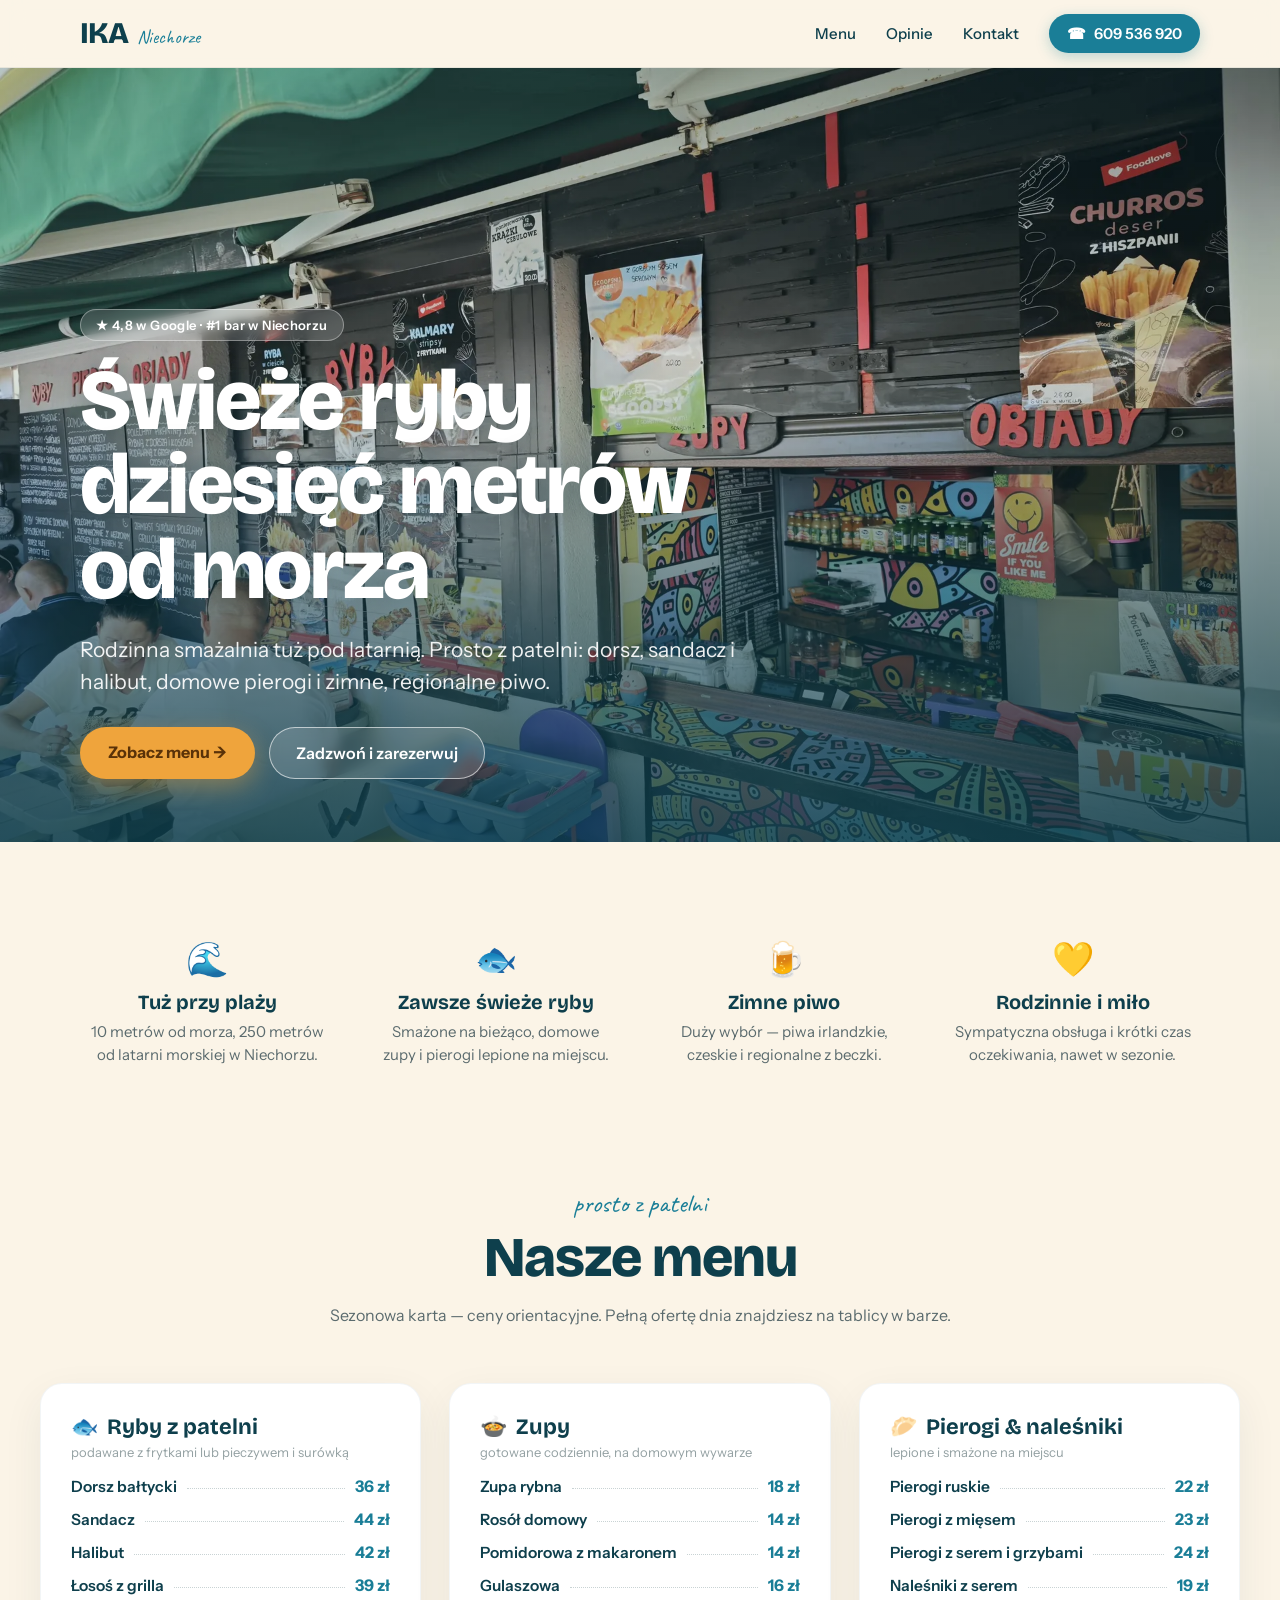
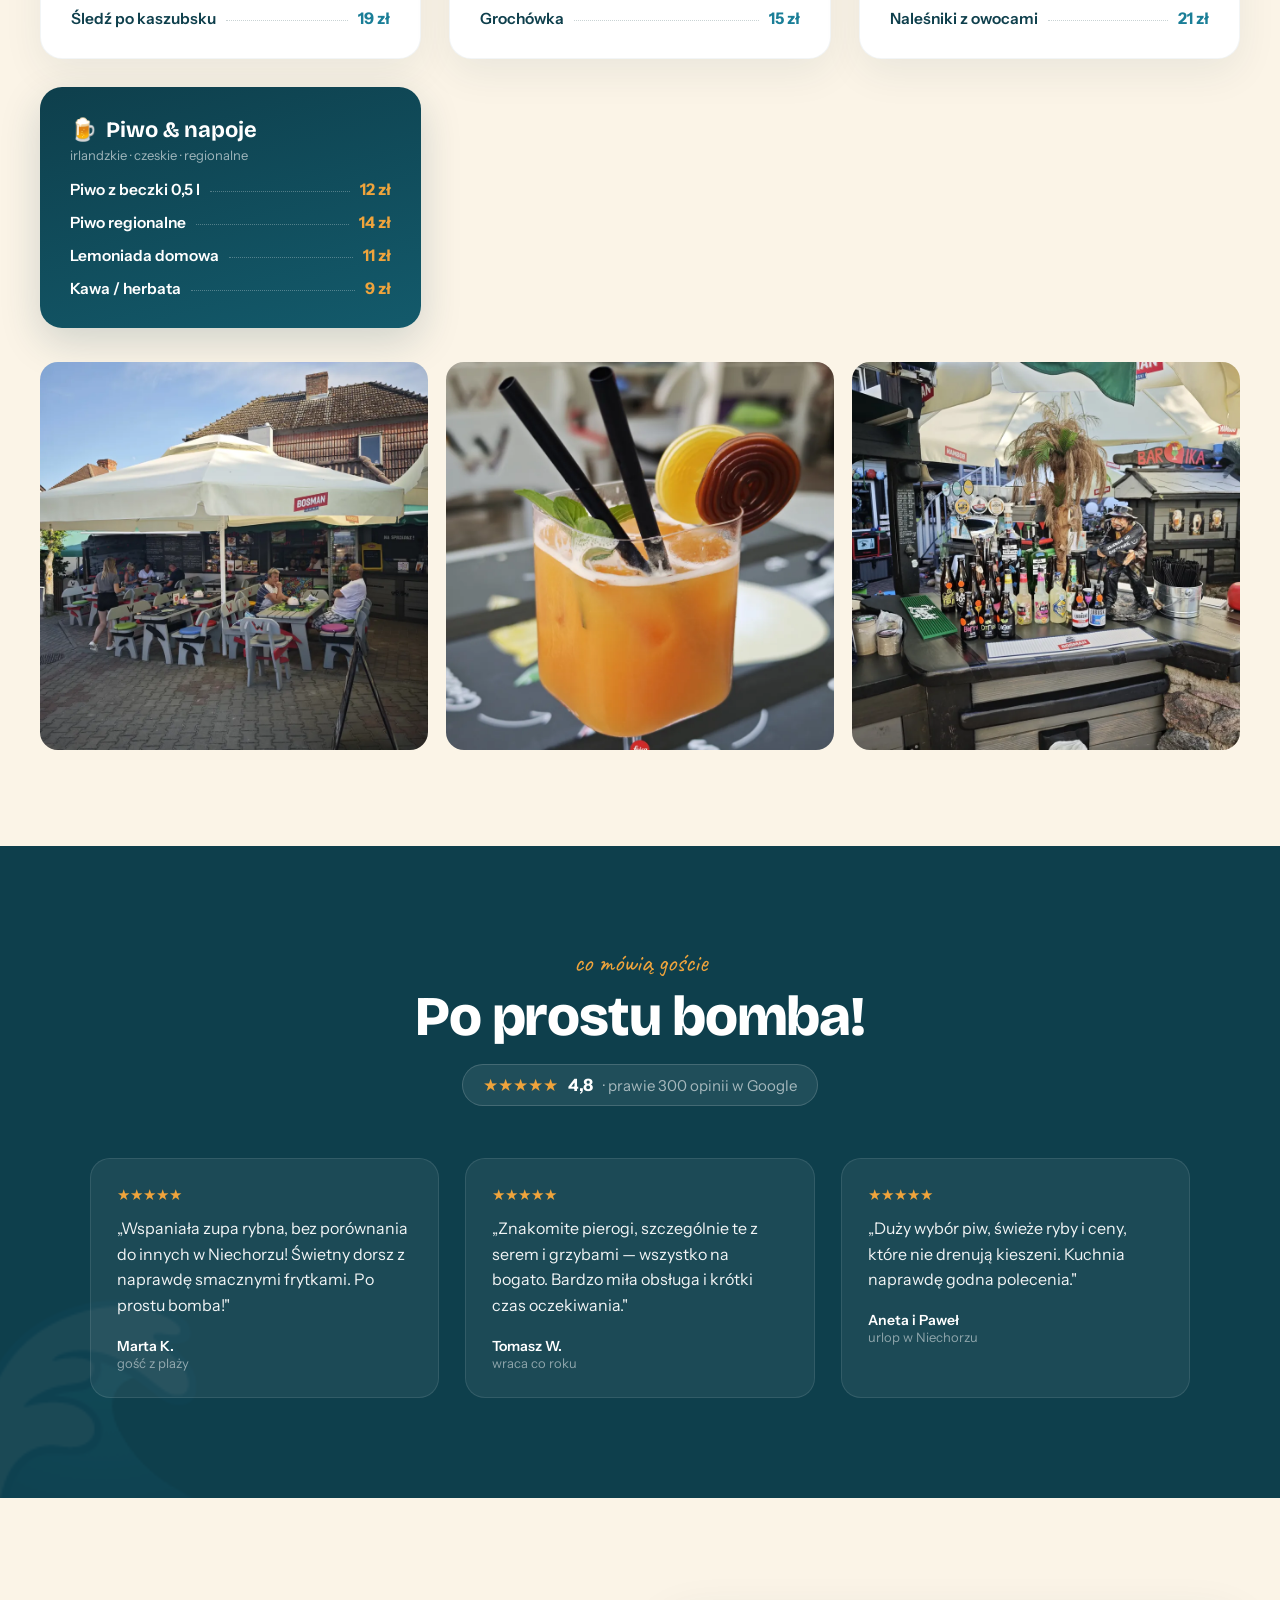
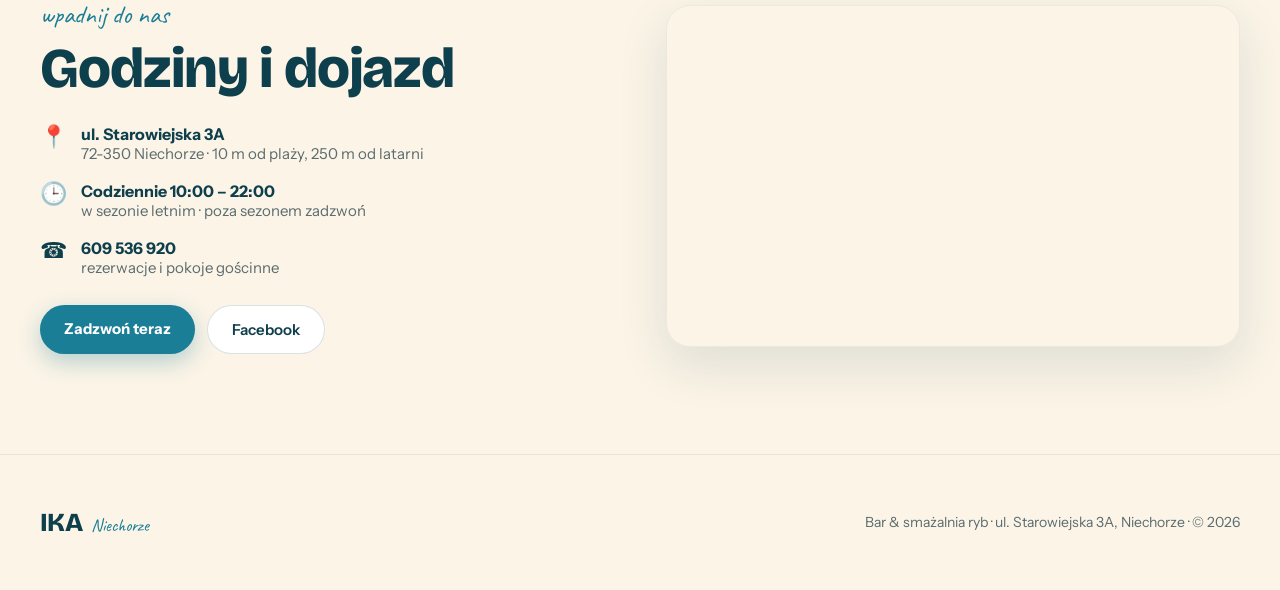
==== index.html @ aa20a1ea "Strona: pierwsza wersja (statyczny HTML + 4 zdjęcia), konwersja z eksportu Claude Design; aktualizac" ====
<!DOCTYPE html>
<html>
<head>
<meta charset="utf-8">
<meta name="viewport" content="width=device-width, initial-scale=1">
<link rel="preconnect" href="https://fonts.googleapis.com">
<link rel="preconnect" href="https://fonts.gstatic.com" crossorigin>
<link href="https://fonts.googleapis.com/css2?family=Bricolage+Grotesque:opsz,wght@12..96,500;12..96,600;12..96,700;12..96,800&family=Instrument+Sans:wght@400;500;600&family=Caveat:wght@600;700&display=swap" rel="stylesheet">
<style>
  * { box-sizing: border-box; }
  html { scroll-behavior: smooth; }
  body { margin: 0; }
  ::selection { background: #1A7E97; color: #fff; }
  @keyframes floatUp { from { opacity: 0; transform: translateY(18px); } to { opacity: 1; transform: translateY(0); } }
  @keyframes swayWave { 0%,100% { transform: translateX(0); } 50% { transform: translateX(-28px); } }
  image-slot { display: block; }
</style>
</head>
<body>

<div style="font-family: 'Instrument Sans', sans-serif; color: #0E3F4C; background: #FBF4E7; overflow-x: hidden; -webkit-font-smoothing: antialiased;">

  <!-- NAV -->
  <header style="position: sticky; top: 0; z-index: 50; background: rgba(251,244,231,0.82); backdrop-filter: blur(12px); border-bottom: 1px solid rgba(14,63,76,0.08);">
    <nav style="max-width: 1200px; margin: 0 auto; padding: 14px clamp(18px,4vw,40px); display: flex; align-items: center; gap: 18px; flex-wrap: wrap;">
      <a href="#top" style="display: flex; align-items: baseline; gap: 9px; text-decoration: none; color: #0E3F4C; margin-right: auto;">
        <span style="font-family: 'Bricolage Grotesque', sans-serif; font-weight: 800; font-size: 30px; letter-spacing: -0.02em; line-height: 1;">IKA</span>
        <span style="font-family: 'Caveat', cursive; font-size: 19px; color: #1A7E97;">Niechorze</span>
      </a>
      <div style="display: flex; align-items: center; gap: clamp(14px,2.4vw,30px); flex-wrap: wrap;">
        <a href="#menu" style="text-decoration: none; color: #0E3F4C; font-weight: 500; font-size: 15px;">Menu</a>
        <a href="#opinie" style="text-decoration: none; color: #0E3F4C; font-weight: 500; font-size: 15px;">Opinie</a>
        <a href="#kontakt" style="text-decoration: none; color: #0E3F4C; font-weight: 500; font-size: 15px;">Kontakt</a>
        <a href="tel:+48609536920" style="text-decoration: none; background: #1A7E97; color: #fff; font-weight: 600; font-size: 15px; padding: 10px 18px; border-radius: 999px; display: inline-flex; align-items: center; gap: 8px; box-shadow: 0 4px 14px rgba(26,126,151,0.28);">
          <span style="font-size: 15px;">☎</span> 609 536 920
        </a>
      </div>
    </nav>
  </header>

  <!-- HERO -->
  <section id="top" style="position: relative; min-height: clamp(560px, 86vh, 820px); display: flex; align-items: flex-end; overflow: hidden;">
    <img src="assets/img/hero.webp" alt="Bar IKA w Niechorzu — kontuar z menu rybnym i kolorowym muralem" style="position: absolute; inset: 0; width: 100%; height: 100%; object-fit: cover; z-index: 0;">
    <div style="position: absolute; inset: 0; z-index: 1; background: linear-gradient(180deg, rgba(12,60,74,0.30) 0%, rgba(12,60,74,0.12) 38%, rgba(12,60,74,0.62) 78%, rgba(12,60,74,0.85) 100%);"></div>
    <div style="position: relative; z-index: 2; max-width: 1200px; margin: 0 auto; width: 100%; padding: 0 clamp(18px,4vw,40px) clamp(40px,7vh,80px); color: #fff;">
      <div style="animation: floatUp 0.7s ease both;">
        <span style="display: inline-flex; align-items: center; gap: 8px; background: rgba(255,255,255,0.16); border: 1px solid rgba(255,255,255,0.35); backdrop-filter: blur(6px); padding: 7px 15px; border-radius: 999px; font-size: 13px; font-weight: 600; letter-spacing: 0.03em;">★ 4,8 w Google · #1 bar w Niechorzu</span>
      </div>
      <h1 style="font-family: 'Bricolage Grotesque', sans-serif; font-weight: 800; font-size: clamp(40px, 7vw, 86px); line-height: 0.98; letter-spacing: -0.025em; margin: 18px 0 0; max-width: 16ch; text-shadow: 0 2px 30px rgba(8,40,50,0.35); animation: floatUp 0.7s ease 0.08s both;">
        Świeże ryby<br>dziesięć metrów<br>od morza
      </h1>
      <p style="font-size: clamp(16px, 2vw, 21px); line-height: 1.5; max-width: 48ch; margin: 22px 0 0; color: rgba(255,255,255,0.92); animation: floatUp 0.7s ease 0.16s both;">
        Rodzinna smażalnia tuż pod latarnią. Prosto z patelni: dorsz, sandacz i halibut, domowe pierogi i zimne, regionalne piwo.
      </p>
      <div style="display: flex; gap: 14px; flex-wrap: wrap; margin-top: 30px; animation: floatUp 0.7s ease 0.24s both;">
        <a href="#menu" style="text-decoration: none; background: #EFA43C; color: #5A3208; font-weight: 700; font-size: 16px; padding: 15px 28px; border-radius: 999px; box-shadow: 0 8px 24px rgba(239,164,60,0.4);">Zobacz menu →</a>
        <a href="tel:+48609536920" style="text-decoration: none; background: rgba(255,255,255,0.14); border: 1.5px solid rgba(255,255,255,0.6); color: #fff; font-weight: 600; font-size: 16px; padding: 15px 26px; border-radius: 999px; backdrop-filter: blur(6px);">Zadzwoń i zarezerwuj</a>
      </div>
    </div>
  </section>

  <!-- INTRO / FEATURES -->
  <section style="max-width: 1200px; margin: 0 auto; padding: clamp(54px,8vw,92px) clamp(18px,4vw,40px) clamp(20px,4vw,40px);">
    <div style="display: grid; grid-template-columns: repeat(auto-fit, minmax(230px, 1fr)); gap: clamp(20px,3vw,34px);">
      <div style="text-align: center; padding: 8px;">
        <div style="font-size: 34px; line-height: 1;">🌊</div>
        <h3 style="font-family: 'Bricolage Grotesque', sans-serif; font-weight: 700; font-size: 20px; margin: 14px 0 6px;">Tuż przy plaży</h3>
        <p style="font-size: 15px; line-height: 1.55; color: #5B6B6E; margin: 0;">10 metrów od morza, 250 metrów od latarni morskiej w Niechorzu.</p>
      </div>
      <div style="text-align: center; padding: 8px;">
        <div style="font-size: 34px; line-height: 1;">🐟</div>
        <h3 style="font-family: 'Bricolage Grotesque', sans-serif; font-weight: 700; font-size: 20px; margin: 14px 0 6px;">Zawsze świeże ryby</h3>
        <p style="font-size: 15px; line-height: 1.55; color: #5B6B6E; margin: 0;">Smażone na bieżąco, domowe zupy i pierogi lepione na miejscu.</p>
      </div>
      <div style="text-align: center; padding: 8px;">
        <div style="font-size: 34px; line-height: 1;">🍺</div>
        <h3 style="font-family: 'Bricolage Grotesque', sans-serif; font-weight: 700; font-size: 20px; margin: 14px 0 6px;">Zimne piwo</h3>
        <p style="font-size: 15px; line-height: 1.55; color: #5B6B6E; margin: 0;">Duży wybór — piwa irlandzkie, czeskie i regionalne z beczki.</p>
      </div>
      <div style="text-align: center; padding: 8px;">
        <div style="font-size: 34px; line-height: 1;">💛</div>
        <h3 style="font-family: 'Bricolage Grotesque', sans-serif; font-weight: 700; font-size: 20px; margin: 14px 0 6px;">Rodzinnie i miło</h3>
        <p style="font-size: 15px; line-height: 1.55; color: #5B6B6E; margin: 0;">Sympatyczna obsługa i krótki czas oczekiwania, nawet w sezonie.</p>
      </div>
    </div>
  </section>

  <!-- MENU -->
  <section id="menu" style="position: relative; padding: clamp(40px,6vw,72px) clamp(18px,4vw,40px) clamp(54px,8vw,96px);">
    <div style="max-width: 1200px; margin: 0 auto;">
      <div style="text-align: center; max-width: 640px; margin: 0 auto clamp(34px,5vw,56px);">
        <span style="font-family: 'Caveat', cursive; font-size: 26px; color: #1A7E97;">prosto z patelni</span>
        <h2 style="font-family: 'Bricolage Grotesque', sans-serif; font-weight: 800; font-size: clamp(32px,5vw,56px); letter-spacing: -0.02em; margin: 4px 0 12px;">Nasze menu</h2>
        <p style="font-size: 16px; line-height: 1.55; color: #5B6B6E; margin: 0;">Sezonowa karta — ceny orientacyjne. Pełną ofertę dnia znajdziesz na tablicy w barze.</p>
      </div>

      <div style="display: grid; grid-template-columns: repeat(auto-fit, minmax(300px, 1fr)); gap: clamp(18px,2.6vw,28px); align-items: start;">

        <!-- Ryby -->
        <div style="background: #fff; border-radius: 22px; padding: clamp(22px,2.6vw,30px); box-shadow: 0 14px 40px rgba(14,63,76,0.07); border: 1px solid rgba(14,63,76,0.05);">
          <h3 style="font-family: 'Bricolage Grotesque', sans-serif; font-weight: 700; font-size: 22px; margin: 0 0 4px; display: flex; align-items: center; gap: 9px;"><span>🐟</span> Ryby z patelni</h3>
          <p style="font-size: 13px; color: #94A1A3; margin: 0 0 16px;">podawane z frytkami lub pieczywem i surówką</p>
          <div style="display: flex; flex-direction: column; gap: 13px;">
            <div style="display: flex; align-items: baseline; gap: 10px;"><span style="font-weight: 600; font-size: 15.5px;">Dorsz bałtycki</span><span style="flex: 1; border-bottom: 1px dotted #C9D3D4; transform: translateY(-3px);"></span><span style="font-weight: 700; color: #1A7E97; white-space: nowrap;">36 zł</span></div>
            <div style="display: flex; align-items: baseline; gap: 10px;"><span style="font-weight: 600; font-size: 15.5px;">Sandacz</span><span style="flex: 1; border-bottom: 1px dotted #C9D3D4; transform: translateY(-3px);"></span><span style="font-weight: 700; color: #1A7E97; white-space: nowrap;">44 zł</span></div>
            <div style="display: flex; align-items: baseline; gap: 10px;"><span style="font-weight: 600; font-size: 15.5px;">Halibut</span><span style="flex: 1; border-bottom: 1px dotted #C9D3D4; transform: translateY(-3px);"></span><span style="font-weight: 700; color: #1A7E97; white-space: nowrap;">42 zł</span></div>
            <div style="display: flex; align-items: baseline; gap: 10px;"><span style="font-weight: 600; font-size: 15.5px;">Łosoś z grilla</span><span style="flex: 1; border-bottom: 1px dotted #C9D3D4; transform: translateY(-3px);"></span><span style="font-weight: 700; color: #1A7E97; white-space: nowrap;">39 zł</span></div>
            <div style="display: flex; align-items: baseline; gap: 10px;"><span style="font-weight: 600; font-size: 15.5px;">Śledź po kaszubsku</span><span style="flex: 1; border-bottom: 1px dotted #C9D3D4; transform: translateY(-3px);"></span><span style="font-weight: 700; color: #1A7E97; white-space: nowrap;">19 zł</span></div>
          </div>
        </div>

        <!-- Zupy -->
        <div style="background: #fff; border-radius: 22px; padding: clamp(22px,2.6vw,30px); box-shadow: 0 14px 40px rgba(14,63,76,0.07); border: 1px solid rgba(14,63,76,0.05);">
          <h3 style="font-family: 'Bricolage Grotesque', sans-serif; font-weight: 700; font-size: 22px; margin: 0 0 4px; display: flex; align-items: center; gap: 9px;"><span>🍲</span> Zupy</h3>
          <p style="font-size: 13px; color: #94A1A3; margin: 0 0 16px;">gotowane codziennie, na domowym wywarze</p>
          <div style="display: flex; flex-direction: column; gap: 13px;">
            <div style="display: flex; align-items: baseline; gap: 10px;"><span style="font-weight: 600; font-size: 15.5px;">Zupa rybna</span><span style="flex: 1; border-bottom: 1px dotted #C9D3D4; transform: translateY(-3px);"></span><span style="font-weight: 700; color: #1A7E97; white-space: nowrap;">18 zł</span></div>
            <div style="display: flex; align-items: baseline; gap: 10px;"><span style="font-weight: 600; font-size: 15.5px;">Rosół domowy</span><span style="flex: 1; border-bottom: 1px dotted #C9D3D4; transform: translateY(-3px);"></span><span style="font-weight: 700; color: #1A7E97; white-space: nowrap;">14 zł</span></div>
            <div style="display: flex; align-items: baseline; gap: 10px;"><span style="font-weight: 600; font-size: 15.5px;">Pomidorowa z makaronem</span><span style="flex: 1; border-bottom: 1px dotted #C9D3D4; transform: translateY(-3px);"></span><span style="font-weight: 700; color: #1A7E97; white-space: nowrap;">14 zł</span></div>
            <div style="display: flex; align-items: baseline; gap: 10px;"><span style="font-weight: 600; font-size: 15.5px;">Gulaszowa</span><span style="flex: 1; border-bottom: 1px dotted #C9D3D4; transform: translateY(-3px);"></span><span style="font-weight: 700; color: #1A7E97; white-space: nowrap;">16 zł</span></div>
            <div style="display: flex; align-items: baseline; gap: 10px;"><span style="font-weight: 600; font-size: 15.5px;">Grochówka</span><span style="flex: 1; border-bottom: 1px dotted #C9D3D4; transform: translateY(-3px);"></span><span style="font-weight: 700; color: #1A7E97; white-space: nowrap;">15 zł</span></div>
          </div>
        </div>

        <!-- Pierogi i naleśniki -->
        <div style="background: #fff; border-radius: 22px; padding: clamp(22px,2.6vw,30px); box-shadow: 0 14px 40px rgba(14,63,76,0.07); border: 1px solid rgba(14,63,76,0.05);">
          <h3 style="font-family: 'Bricolage Grotesque', sans-serif; font-weight: 700; font-size: 22px; margin: 0 0 4px; display: flex; align-items: center; gap: 9px;"><span>🥟</span> Pierogi &amp; naleśniki</h3>
          <p style="font-size: 13px; color: #94A1A3; margin: 0 0 16px;">lepione i smażone na miejscu</p>
          <div style="display: flex; flex-direction: column; gap: 13px;">
            <div style="display: flex; align-items: baseline; gap: 10px;"><span style="font-weight: 600; font-size: 15.5px;">Pierogi ruskie</span><span style="flex: 1; border-bottom: 1px dotted #C9D3D4; transform: translateY(-3px);"></span><span style="font-weight: 700; color: #1A7E97; white-space: nowrap;">22 zł</span></div>
            <div style="display: flex; align-items: baseline; gap: 10px;"><span style="font-weight: 600; font-size: 15.5px;">Pierogi z mięsem</span><span style="flex: 1; border-bottom: 1px dotted #C9D3D4; transform: translateY(-3px);"></span><span style="font-weight: 700; color: #1A7E97; white-space: nowrap;">23 zł</span></div>
            <div style="display: flex; align-items: baseline; gap: 10px;"><span style="font-weight: 600; font-size: 15.5px;">Pierogi z serem i grzybami</span><span style="flex: 1; border-bottom: 1px dotted #C9D3D4; transform: translateY(-3px);"></span><span style="font-weight: 700; color: #1A7E97; white-space: nowrap;">24 zł</span></div>
            <div style="display: flex; align-items: baseline; gap: 10px;"><span style="font-weight: 600; font-size: 15.5px;">Naleśniki z serem</span><span style="flex: 1; border-bottom: 1px dotted #C9D3D4; transform: translateY(-3px);"></span><span style="font-weight: 700; color: #1A7E97; white-space: nowrap;">19 zł</span></div>
            <div style="display: flex; align-items: baseline; gap: 10px;"><span style="font-weight: 600; font-size: 15.5px;">Naleśniki z owocami</span><span style="flex: 1; border-bottom: 1px dotted #C9D3D4; transform: translateY(-3px);"></span><span style="font-weight: 700; color: #1A7E97; white-space: nowrap;">21 zł</span></div>
          </div>
        </div>

        <!-- Piwo i napoje -->
        <div style="background: linear-gradient(165deg, #0E3F4C 0%, #135A6B 100%); color: #fff; border-radius: 22px; padding: clamp(22px,2.6vw,30px); box-shadow: 0 14px 40px rgba(14,63,76,0.18);">
          <h3 style="font-family: 'Bricolage Grotesque', sans-serif; font-weight: 700; font-size: 22px; margin: 0 0 4px; display: flex; align-items: center; gap: 9px; color: #fff;"><span>🍺</span> Piwo &amp; napoje</h3>
          <p style="font-size: 13px; color: rgba(255,255,255,0.6); margin: 0 0 16px;">irlandzkie · czeskie · regionalne</p>
          <div style="display: flex; flex-direction: column; gap: 13px;">
            <div style="display: flex; align-items: baseline; gap: 10px;"><span style="font-weight: 600; font-size: 15.5px;">Piwo z beczki 0,5 l</span><span style="flex: 1; border-bottom: 1px dotted rgba(255,255,255,0.28); transform: translateY(-3px);"></span><span style="font-weight: 700; color: #EFA43C; white-space: nowrap;">12 zł</span></div>
            <div style="display: flex; align-items: baseline; gap: 10px;"><span style="font-weight: 600; font-size: 15.5px;">Piwo regionalne</span><span style="flex: 1; border-bottom: 1px dotted rgba(255,255,255,0.28); transform: translateY(-3px);"></span><span style="font-weight: 700; color: #EFA43C; white-space: nowrap;">14 zł</span></div>
            <div style="display: flex; align-items: baseline; gap: 10px;"><span style="font-weight: 600; font-size: 15.5px;">Lemoniada domowa</span><span style="flex: 1; border-bottom: 1px dotted rgba(255,255,255,0.28); transform: translateY(-3px);"></span><span style="font-weight: 700; color: #EFA43C; white-space: nowrap;">11 zł</span></div>
            <div style="display: flex; align-items: baseline; gap: 10px;"><span style="font-weight: 600; font-size: 15.5px;">Kawa / herbata</span><span style="flex: 1; border-bottom: 1px dotted rgba(255,255,255,0.28); transform: translateY(-3px);"></span><span style="font-weight: 700; color: #EFA43C; white-space: nowrap;">9 zł</span></div>
          </div>
        </div>

      </div>

      <!-- Gallery strip -->
      <div style="display: grid; grid-template-columns: repeat(auto-fit, minmax(180px, 1fr)); gap: clamp(12px,1.6vw,18px); margin-top: clamp(22px,3vw,34px);">
        <img src="assets/img/galeria-1.webp" alt="Taras Baru IKA z parasolami i miejscami na zewnątrz" loading="lazy" style="width: 100%; aspect-ratio: 1/1; object-fit: cover; border-radius: 18px; display: block;">
        <img src="assets/img/galeria-2.webp" alt="Mrożony drink owocowy podany w Barze IKA" loading="lazy" style="width: 100%; aspect-ratio: 1/1; object-fit: cover; border-radius: 18px; display: block;">
        <img src="assets/img/galeria-3.webp" alt="Bar z wyborem regionalnego i lanego piwa" loading="lazy" style="width: 100%; aspect-ratio: 1/1; object-fit: cover; border-radius: 18px; display: block;">
      </div>
    </div>
  </section>

  <!-- OPINIE -->
  <section id="opinie" style="background: #0E3F4C; color: #fff; padding: clamp(56px,8vw,100px) clamp(18px,4vw,40px); position: relative; overflow: hidden;">
    <div style="position: absolute; bottom: -40px; left: -40px; font-size: 240px; opacity: 0.05; line-height: 1; animation: swayWave 7s ease-in-out infinite;">🌊</div>
    <div style="max-width: 1100px; margin: 0 auto; position: relative; z-index: 1;">
      <div style="text-align: center; margin-bottom: clamp(34px,5vw,52px);">
        <span style="font-family: 'Caveat', cursive; font-size: 26px; color: #EFA43C;">co mówią goście</span>
        <h2 style="font-family: 'Bricolage Grotesque', sans-serif; font-weight: 800; font-size: clamp(32px,5vw,56px); letter-spacing: -0.02em; margin: 4px 0 14px;">Po prostu bomba!</h2>
        <div style="display: inline-flex; align-items: center; gap: 10px; background: rgba(255,255,255,0.08); border: 1px solid rgba(255,255,255,0.16); padding: 10px 20px; border-radius: 999px; font-size: 15px;">
          <span style="color: #EFA43C; font-size: 17px;">★★★★★</span>
          <strong style="font-size: 17px;">4,8</strong>
          <span style="color: rgba(255,255,255,0.6);">· prawie 300 opinii w Google</span>
        </div>
      </div>
      <div style="display: grid; grid-template-columns: repeat(auto-fit, minmax(280px, 1fr)); gap: clamp(16px,2.4vw,26px);">
        <div style="background: rgba(255,255,255,0.06); border: 1px solid rgba(255,255,255,0.1); border-radius: 20px; padding: 26px;">
          <div style="color: #EFA43C; font-size: 15px; margin-bottom: 12px;">★★★★★</div>
          <p style="font-size: 16px; line-height: 1.6; margin: 0 0 18px; color: rgba(255,255,255,0.94);">„Wspaniała zupa rybna, bez porównania do innych w Niechorzu! Świetny dorsz z naprawdę smacznymi frytkami. Po prostu bomba!"</p>
          <div style="font-weight: 600; font-size: 14px;">Marta K.</div>
          <div style="font-size: 13px; color: rgba(255,255,255,0.5);">gość z plaży</div>
        </div>
        <div style="background: rgba(255,255,255,0.06); border: 1px solid rgba(255,255,255,0.1); border-radius: 20px; padding: 26px;">
          <div style="color: #EFA43C; font-size: 15px; margin-bottom: 12px;">★★★★★</div>
          <p style="font-size: 16px; line-height: 1.6; margin: 0 0 18px; color: rgba(255,255,255,0.94);">„Znakomite pierogi, szczególnie te z serem i grzybami — wszystko na bogato. Bardzo miła obsługa i krótki czas oczekiwania."</p>
          <div style="font-weight: 600; font-size: 14px;">Tomasz W.</div>
          <div style="font-size: 13px; color: rgba(255,255,255,0.5);">wraca co roku</div>
        </div>
        <div style="background: rgba(255,255,255,0.06); border: 1px solid rgba(255,255,255,0.1); border-radius: 20px; padding: 26px;">
          <div style="color: #EFA43C; font-size: 15px; margin-bottom: 12px;">★★★★★</div>
          <p style="font-size: 16px; line-height: 1.6; margin: 0 0 18px; color: rgba(255,255,255,0.94);">„Duży wybór piw, świeże ryby i ceny, które nie drenują kieszeni. Kuchnia naprawdę godna polecenia."</p>
          <div style="font-weight: 600; font-size: 14px;">Aneta i Paweł</div>
          <div style="font-size: 13px; color: rgba(255,255,255,0.5);">urlop w Niechorzu</div>
        </div>
      </div>
    </div>
  </section>

  <!-- KONTAKT -->
  <section id="kontakt" style="padding: clamp(56px,8vw,100px) clamp(18px,4vw,40px);">
    <div style="max-width: 1200px; margin: 0 auto; display: grid; grid-template-columns: repeat(auto-fit, minmax(300px, 1fr)); gap: clamp(24px,4vw,52px); align-items: center;">
      <div>
        <span style="font-family: 'Caveat', cursive; font-size: 26px; color: #1A7E97;">wpadnij do nas</span>
        <h2 style="font-family: 'Bricolage Grotesque', sans-serif; font-weight: 800; font-size: clamp(32px,5vw,56px); letter-spacing: -0.02em; margin: 4px 0 22px;">Godziny i dojazd</h2>
        <div style="display: flex; flex-direction: column; gap: 18px;">
          <div style="display: flex; gap: 14px; align-items: flex-start;">
            <span style="font-size: 22px; line-height: 1.2;">📍</span>
            <div><div style="font-weight: 700; font-size: 16px;">ul. Starowiejska 3A</div><div style="font-size: 15px; color: #5B6B6E;">72-350 Niechorze · 10 m od plaży, 250 m od latarni</div></div>
          </div>
          <div style="display: flex; gap: 14px; align-items: flex-start;">
            <span style="font-size: 22px; line-height: 1.2;">🕒</span>
            <div><div style="font-weight: 700; font-size: 16px;">Codziennie 10:00 – 22:00</div><div style="font-size: 15px; color: #5B6B6E;">w sezonie letnim · poza sezonem zadzwoń</div></div>
          </div>
          <div style="display: flex; gap: 14px; align-items: flex-start;">
            <span style="font-size: 22px; line-height: 1.2;">☎</span>
            <div><div style="font-weight: 700; font-size: 16px;"><a href="tel:+48609536920" style="color: #0E3F4C; text-decoration: none;">609 536 920</a></div><div style="font-size: 15px; color: #5B6B6E;">rezerwacje i pokoje gościnne</div></div>
          </div>
        </div>
        <div style="display: flex; gap: 12px; flex-wrap: wrap; margin-top: 28px;">
          <a href="tel:+48609536920" style="text-decoration: none; background: #1A7E97; color: #fff; font-weight: 700; font-size: 15px; padding: 14px 24px; border-radius: 999px; box-shadow: 0 8px 22px rgba(26,126,151,0.3);">Zadzwoń teraz</a>
          <a href="https://www.facebook.com/ikaniechorze" target="_blank" rel="noopener" style="text-decoration: none; background: #fff; border: 1.5px solid rgba(14,63,76,0.15); color: #0E3F4C; font-weight: 600; font-size: 15px; padding: 14px 24px; border-radius: 999px;">Facebook</a>
        </div>
      </div>
      <div style="border-radius: 24px; overflow: hidden; box-shadow: 0 18px 50px rgba(14,63,76,0.12); border: 1px solid rgba(14,63,76,0.06); min-height: 340px;">
        <iframe title="Mapa — Bar IKA Niechorze" src="https://www.google.com/maps?q=Bar%20Ika%20Starowiejska%203A%20Niechorze&output=embed" style="width: 100%; height: 100%; min-height: 340px; border: 0; display: block;" loading="lazy"></iframe>
      </div>
    </div>
  </section>

  <!-- FOOTER -->
  <footer style="background: #FBF4E7; border-top: 1px solid rgba(14,63,76,0.08); padding: clamp(34px,5vw,52px) clamp(18px,4vw,40px);">
    <div style="max-width: 1200px; margin: 0 auto; display: flex; flex-wrap: wrap; gap: 20px; align-items: center; justify-content: space-between;">
      <div style="display: flex; align-items: baseline; gap: 9px;">
        <span style="font-family: 'Bricolage Grotesque', sans-serif; font-weight: 800; font-size: 26px; letter-spacing: -0.02em;">IKA</span>
        <span style="font-family: 'Caveat', cursive; font-size: 18px; color: #1A7E97;">Niechorze</span>
      </div>
      <p style="font-size: 14px; color: #5B6B6E; margin: 0;">Bar &amp; smażalnia ryb · ul. Starowiejska 3A, Niechorze · © 2026</p>
    </div>
  </footer>

</div>

</body>
</html>
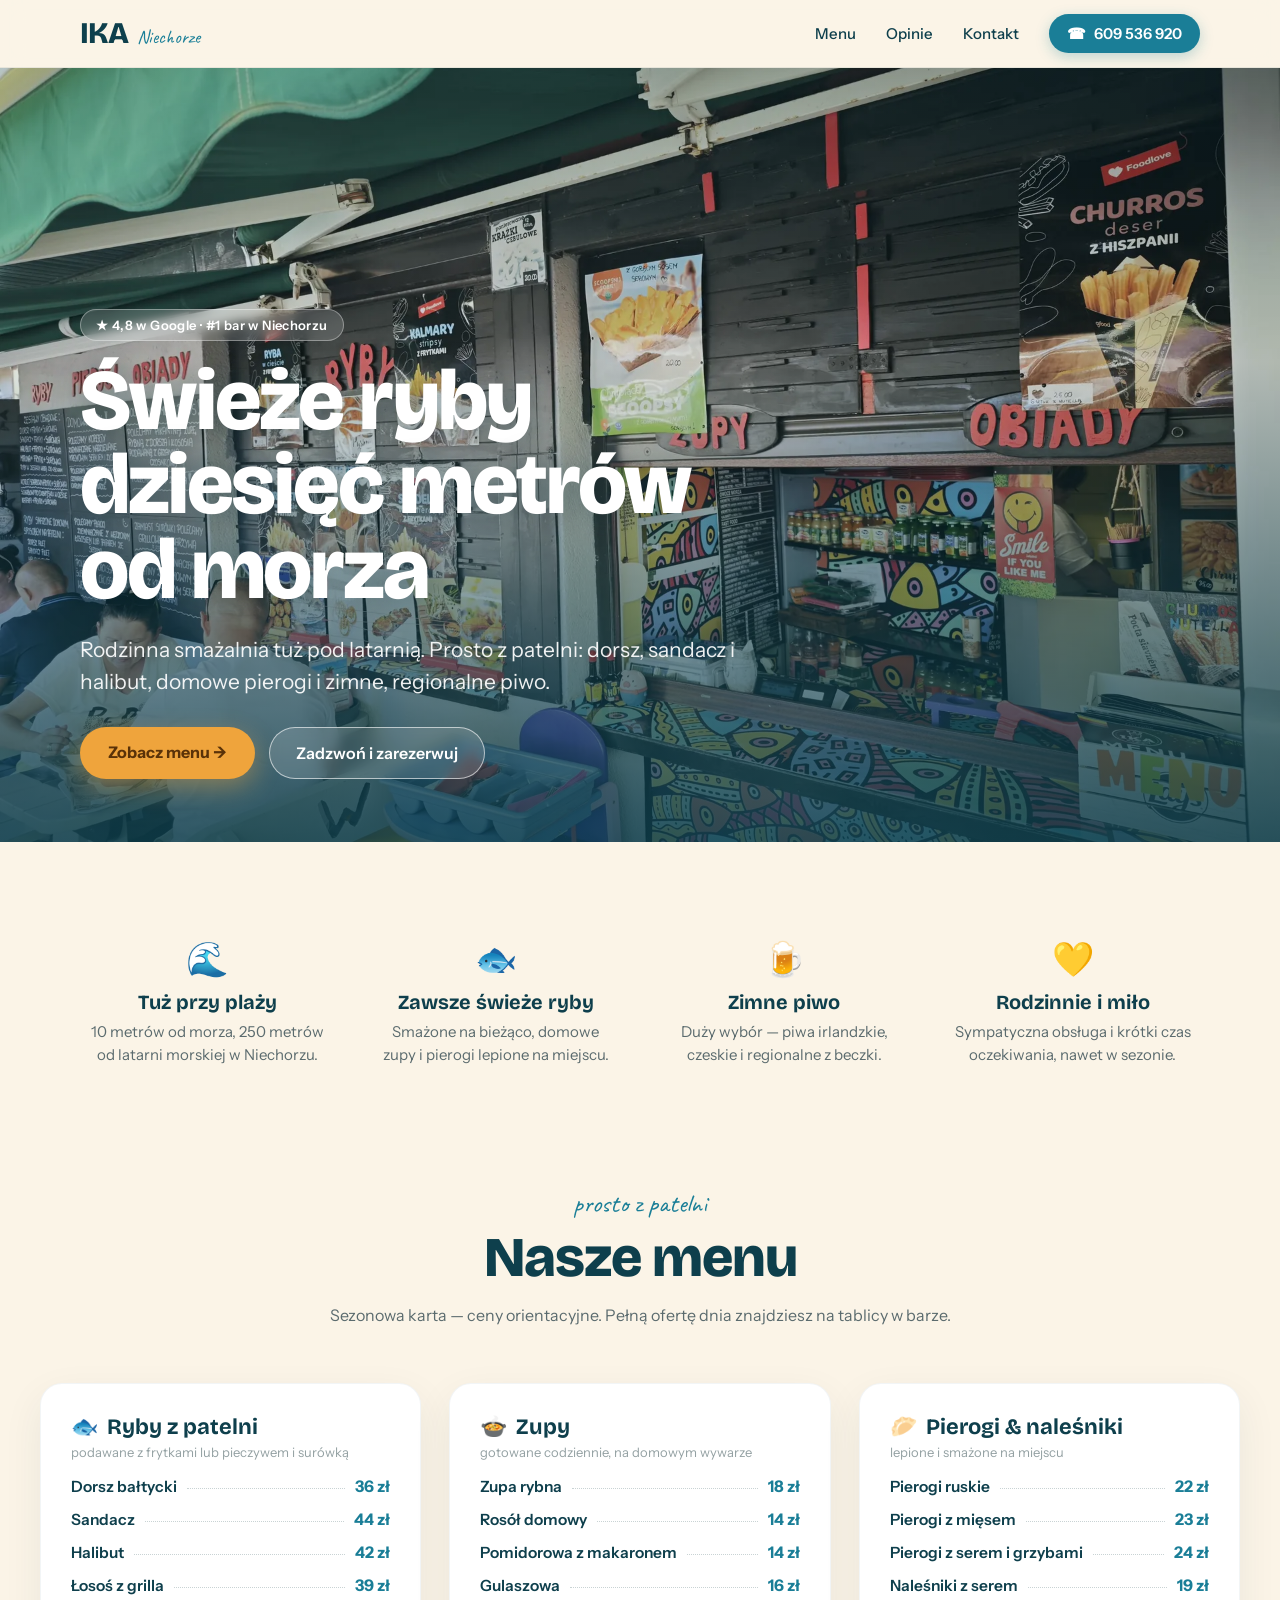
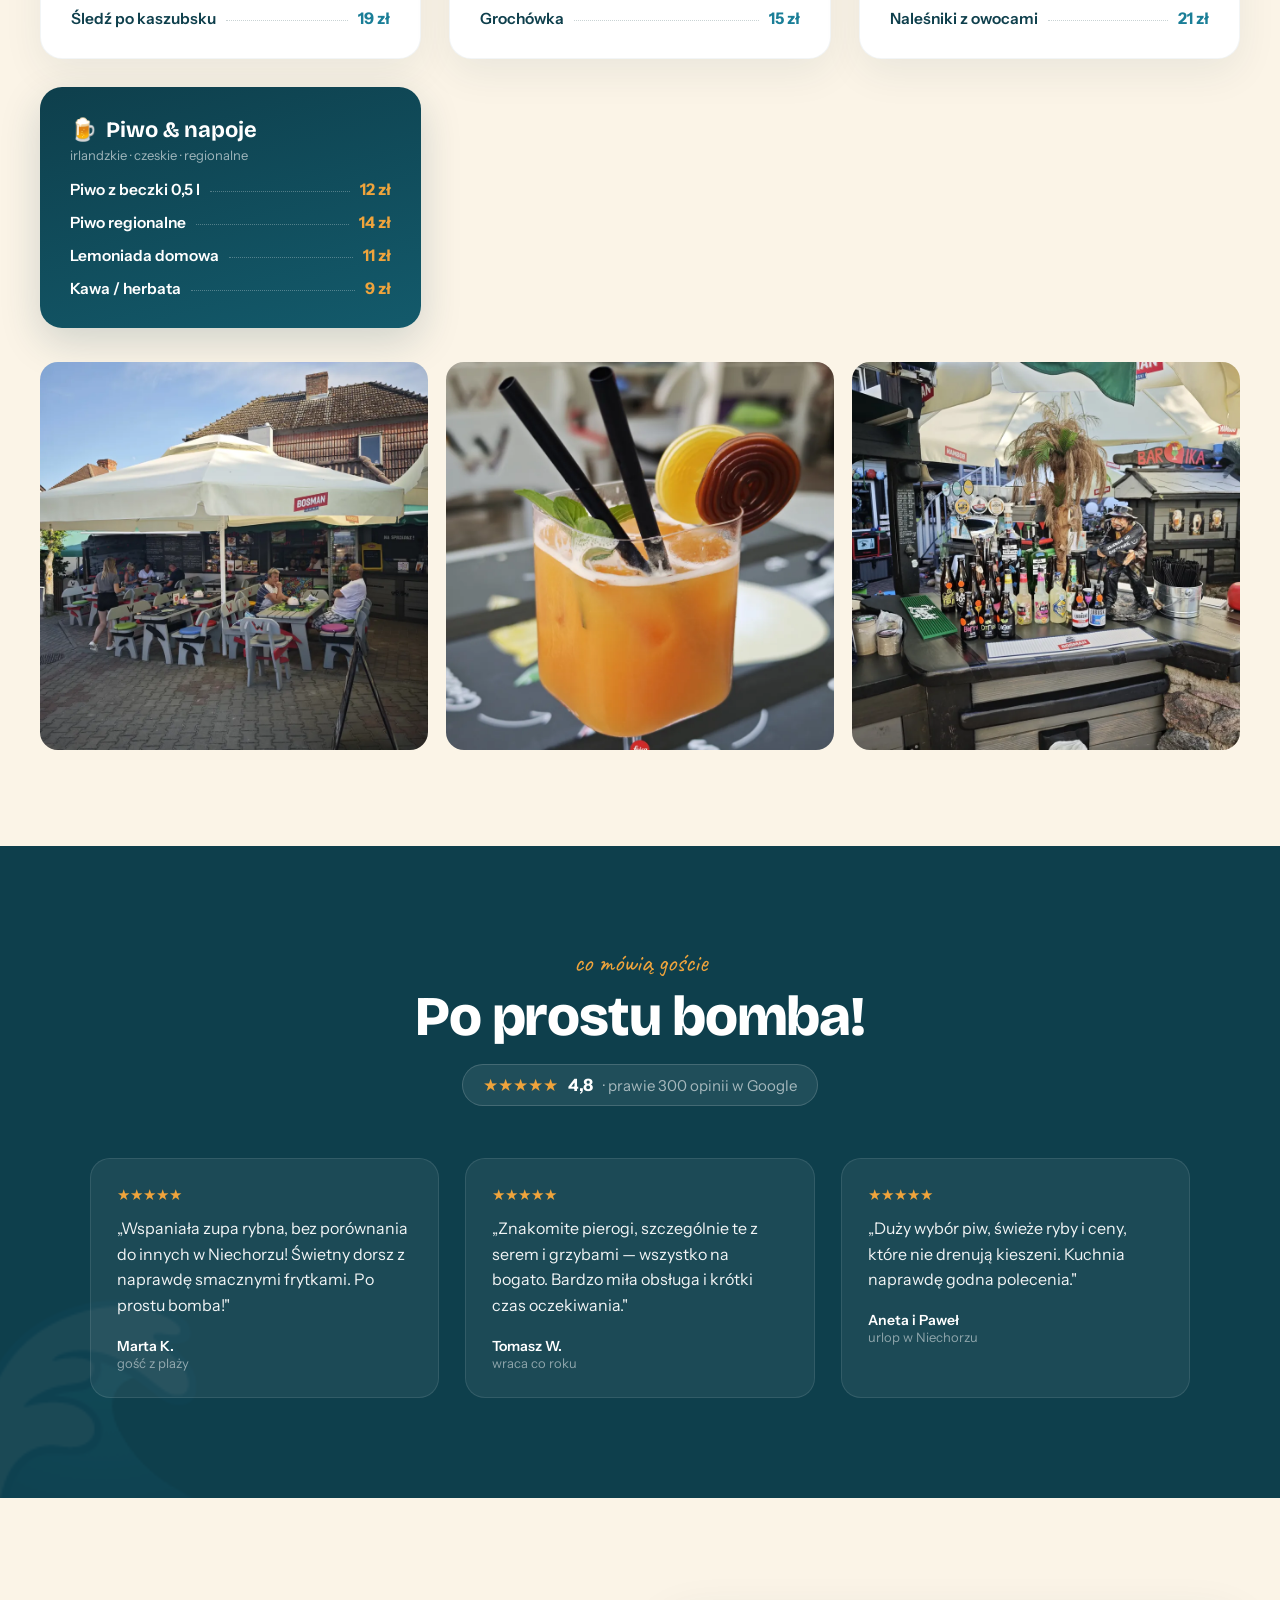
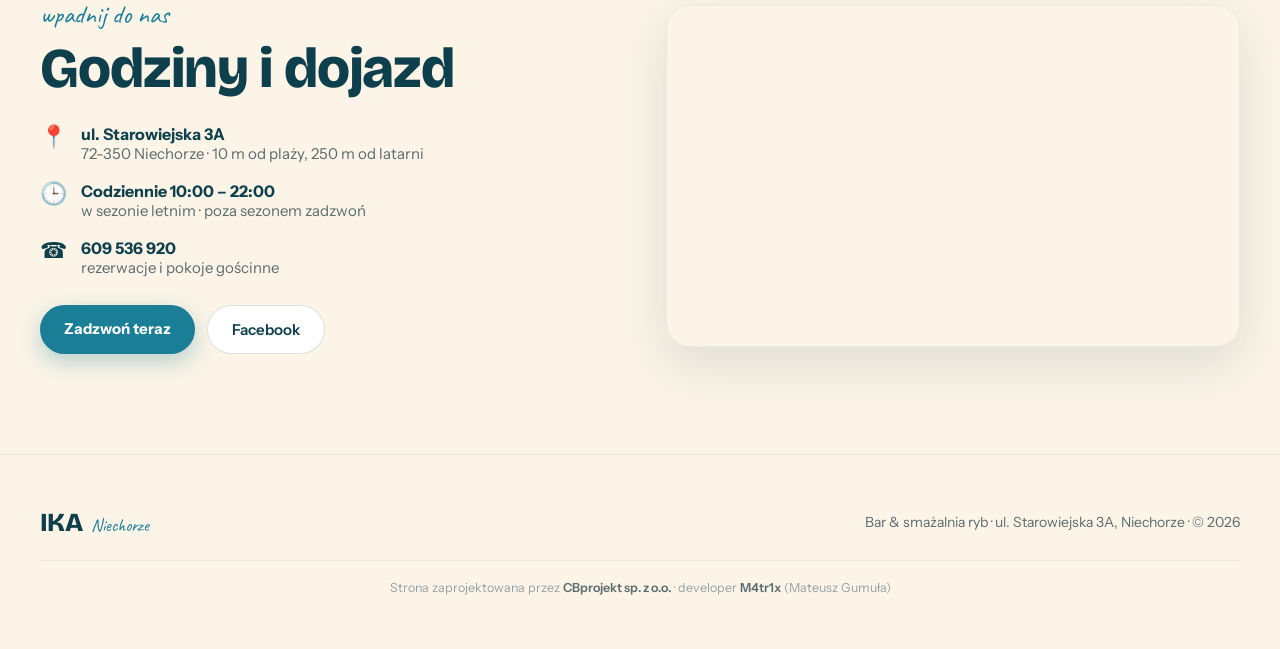
==== commit dd843d00: "Dodanie atrybucji: strona zaprojektowana przez CBprojekt sp. z o.o. (dev M4tr1x / Mateusz Gumuła)" ====
--- a/index.html
+++ b/index.html
@@ -234,6 +234,9 @@
       </div>
       <p style="font-size: 14px; color: #5B6B6E; margin: 0;">Bar &amp; smażalnia ryb · ul. Starowiejska 3A, Niechorze · © 2026</p>
     </div>
+    <div style="max-width: 1200px; margin: 22px auto 0; padding-top: 18px; border-top: 1px solid rgba(14,63,76,0.07); text-align: center;">
+      <p style="font-size: 12.5px; color: #94A1A3; margin: 0; line-height: 1.5;">Strona zaprojektowana przez <strong style="color: #5B6B6E; font-weight: 600;">CBprojekt sp. z o.o.</strong> · developer <strong style="color: #5B6B6E; font-weight: 600;">M4tr1x</strong> (Mateusz Gumuła)</p>
+    </div>
   </footer>
 
 </div>
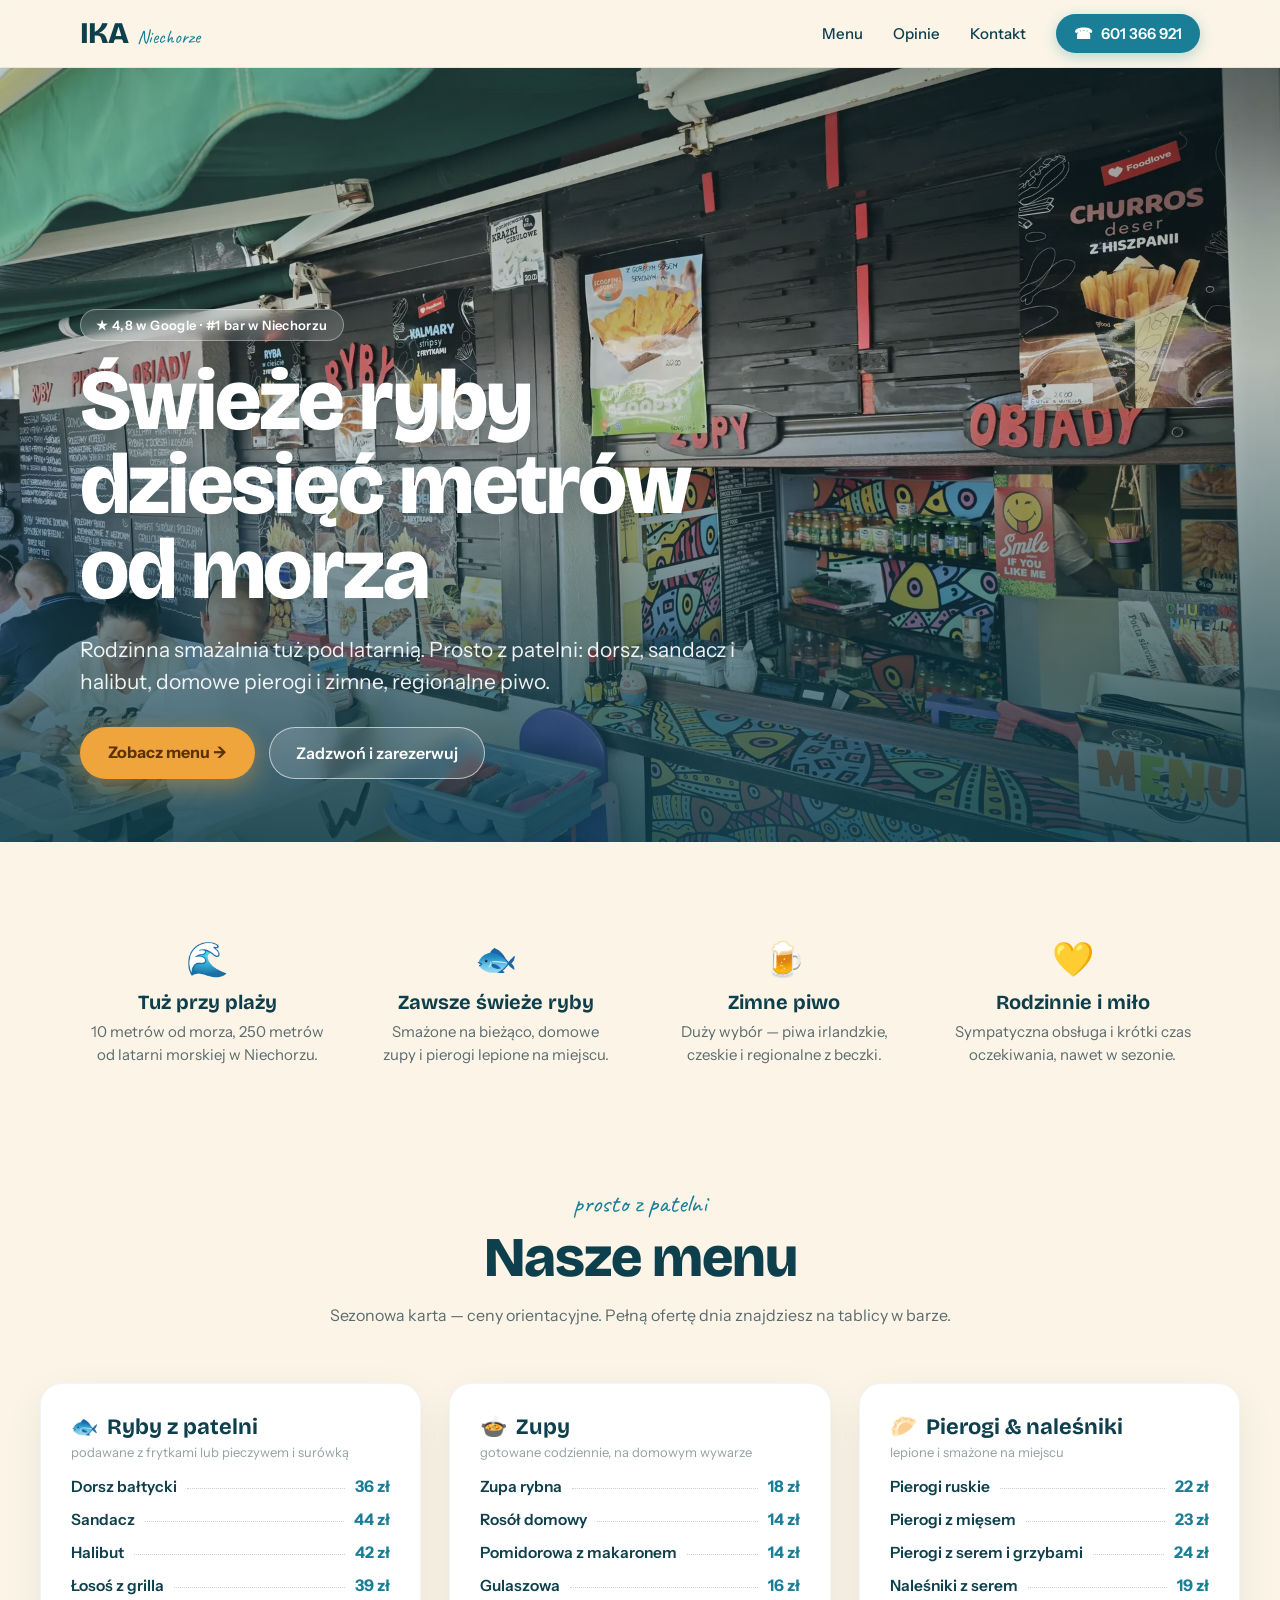
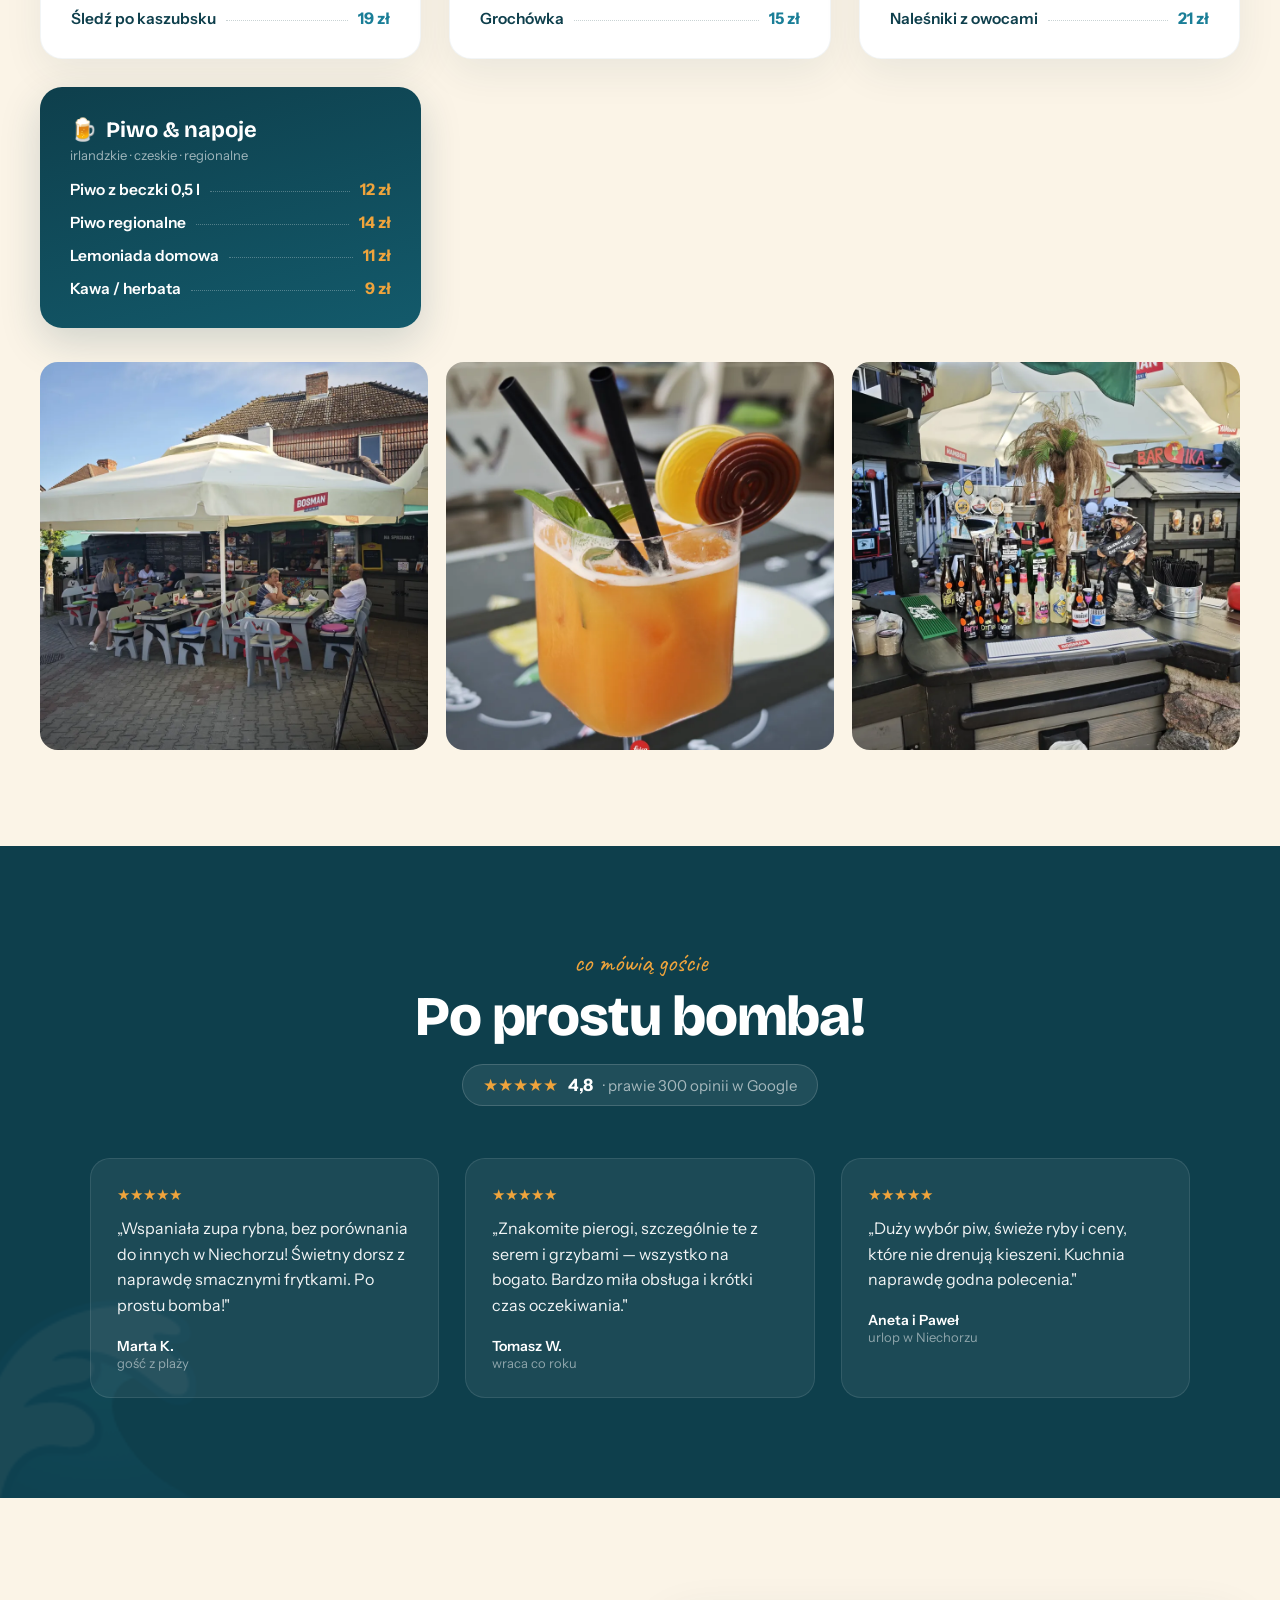
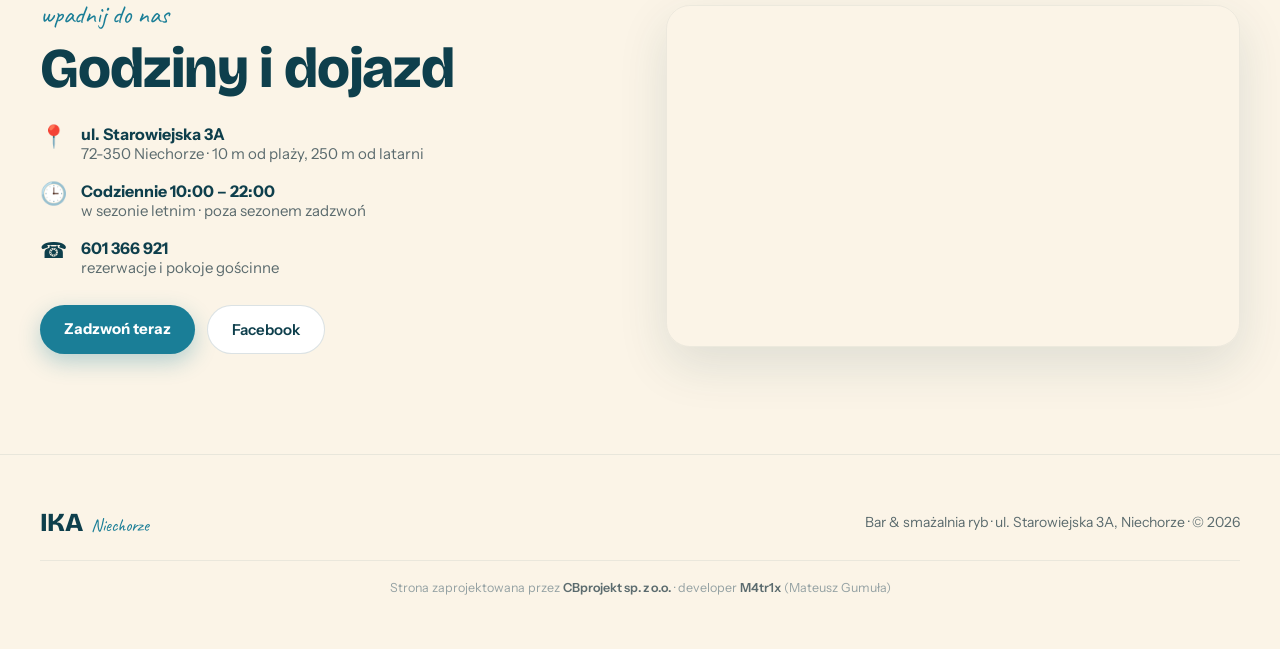
==== commit b461c46b: "Aktualizacja numeru telefonu na 601 366 921 (strona + README)" ====
--- a/index.html
+++ b/index.html
@@ -31,8 +31,8 @@
         <a href="#menu" style="text-decoration: none; color: #0E3F4C; font-weight: 500; font-size: 15px;">Menu</a>
         <a href="#opinie" style="text-decoration: none; color: #0E3F4C; font-weight: 500; font-size: 15px;">Opinie</a>
         <a href="#kontakt" style="text-decoration: none; color: #0E3F4C; font-weight: 500; font-size: 15px;">Kontakt</a>
-        <a href="tel:+48609536920" style="text-decoration: none; background: #1A7E97; color: #fff; font-weight: 600; font-size: 15px; padding: 10px 18px; border-radius: 999px; display: inline-flex; align-items: center; gap: 8px; box-shadow: 0 4px 14px rgba(26,126,151,0.28);">
-          <span style="font-size: 15px;">☎</span> 609 536 920
+        <a href="tel:+48601366921" style="text-decoration: none; background: #1A7E97; color: #fff; font-weight: 600; font-size: 15px; padding: 10px 18px; border-radius: 999px; display: inline-flex; align-items: center; gap: 8px; box-shadow: 0 4px 14px rgba(26,126,151,0.28);">
+          <span style="font-size: 15px;">☎</span> 601 366 921
         </a>
       </div>
     </nav>
@@ -54,7 +54,7 @@
       </p>
       <div style="display: flex; gap: 14px; flex-wrap: wrap; margin-top: 30px; animation: floatUp 0.7s ease 0.24s both;">
         <a href="#menu" style="text-decoration: none; background: #EFA43C; color: #5A3208; font-weight: 700; font-size: 16px; padding: 15px 28px; border-radius: 999px; box-shadow: 0 8px 24px rgba(239,164,60,0.4);">Zobacz menu →</a>
-        <a href="tel:+48609536920" style="text-decoration: none; background: rgba(255,255,255,0.14); border: 1.5px solid rgba(255,255,255,0.6); color: #fff; font-weight: 600; font-size: 16px; padding: 15px 26px; border-radius: 999px; backdrop-filter: blur(6px);">Zadzwoń i zarezerwuj</a>
+        <a href="tel:+48601366921" style="text-decoration: none; background: rgba(255,255,255,0.14); border: 1.5px solid rgba(255,255,255,0.6); color: #fff; font-weight: 600; font-size: 16px; padding: 15px 26px; border-radius: 999px; backdrop-filter: blur(6px);">Zadzwoń i zarezerwuj</a>
       </div>
     </div>
   </section>
@@ -211,11 +211,11 @@
           </div>
           <div style="display: flex; gap: 14px; align-items: flex-start;">
             <span style="font-size: 22px; line-height: 1.2;">☎</span>
-            <div><div style="font-weight: 700; font-size: 16px;"><a href="tel:+48609536920" style="color: #0E3F4C; text-decoration: none;">609 536 920</a></div><div style="font-size: 15px; color: #5B6B6E;">rezerwacje i pokoje gościnne</div></div>
+            <div><div style="font-weight: 700; font-size: 16px;"><a href="tel:+48601366921" style="color: #0E3F4C; text-decoration: none;">601 366 921</a></div><div style="font-size: 15px; color: #5B6B6E;">rezerwacje i pokoje gościnne</div></div>
           </div>
         </div>
         <div style="display: flex; gap: 12px; flex-wrap: wrap; margin-top: 28px;">
-          <a href="tel:+48609536920" style="text-decoration: none; background: #1A7E97; color: #fff; font-weight: 700; font-size: 15px; padding: 14px 24px; border-radius: 999px; box-shadow: 0 8px 22px rgba(26,126,151,0.3);">Zadzwoń teraz</a>
+          <a href="tel:+48601366921" style="text-decoration: none; background: #1A7E97; color: #fff; font-weight: 700; font-size: 15px; padding: 14px 24px; border-radius: 999px; box-shadow: 0 8px 22px rgba(26,126,151,0.3);">Zadzwoń teraz</a>
           <a href="https://www.facebook.com/ikaniechorze" target="_blank" rel="noopener" style="text-decoration: none; background: #fff; border: 1.5px solid rgba(14,63,76,0.15); color: #0E3F4C; font-weight: 600; font-size: 15px; padding: 14px 24px; border-radius: 999px;">Facebook</a>
         </div>
       </div>
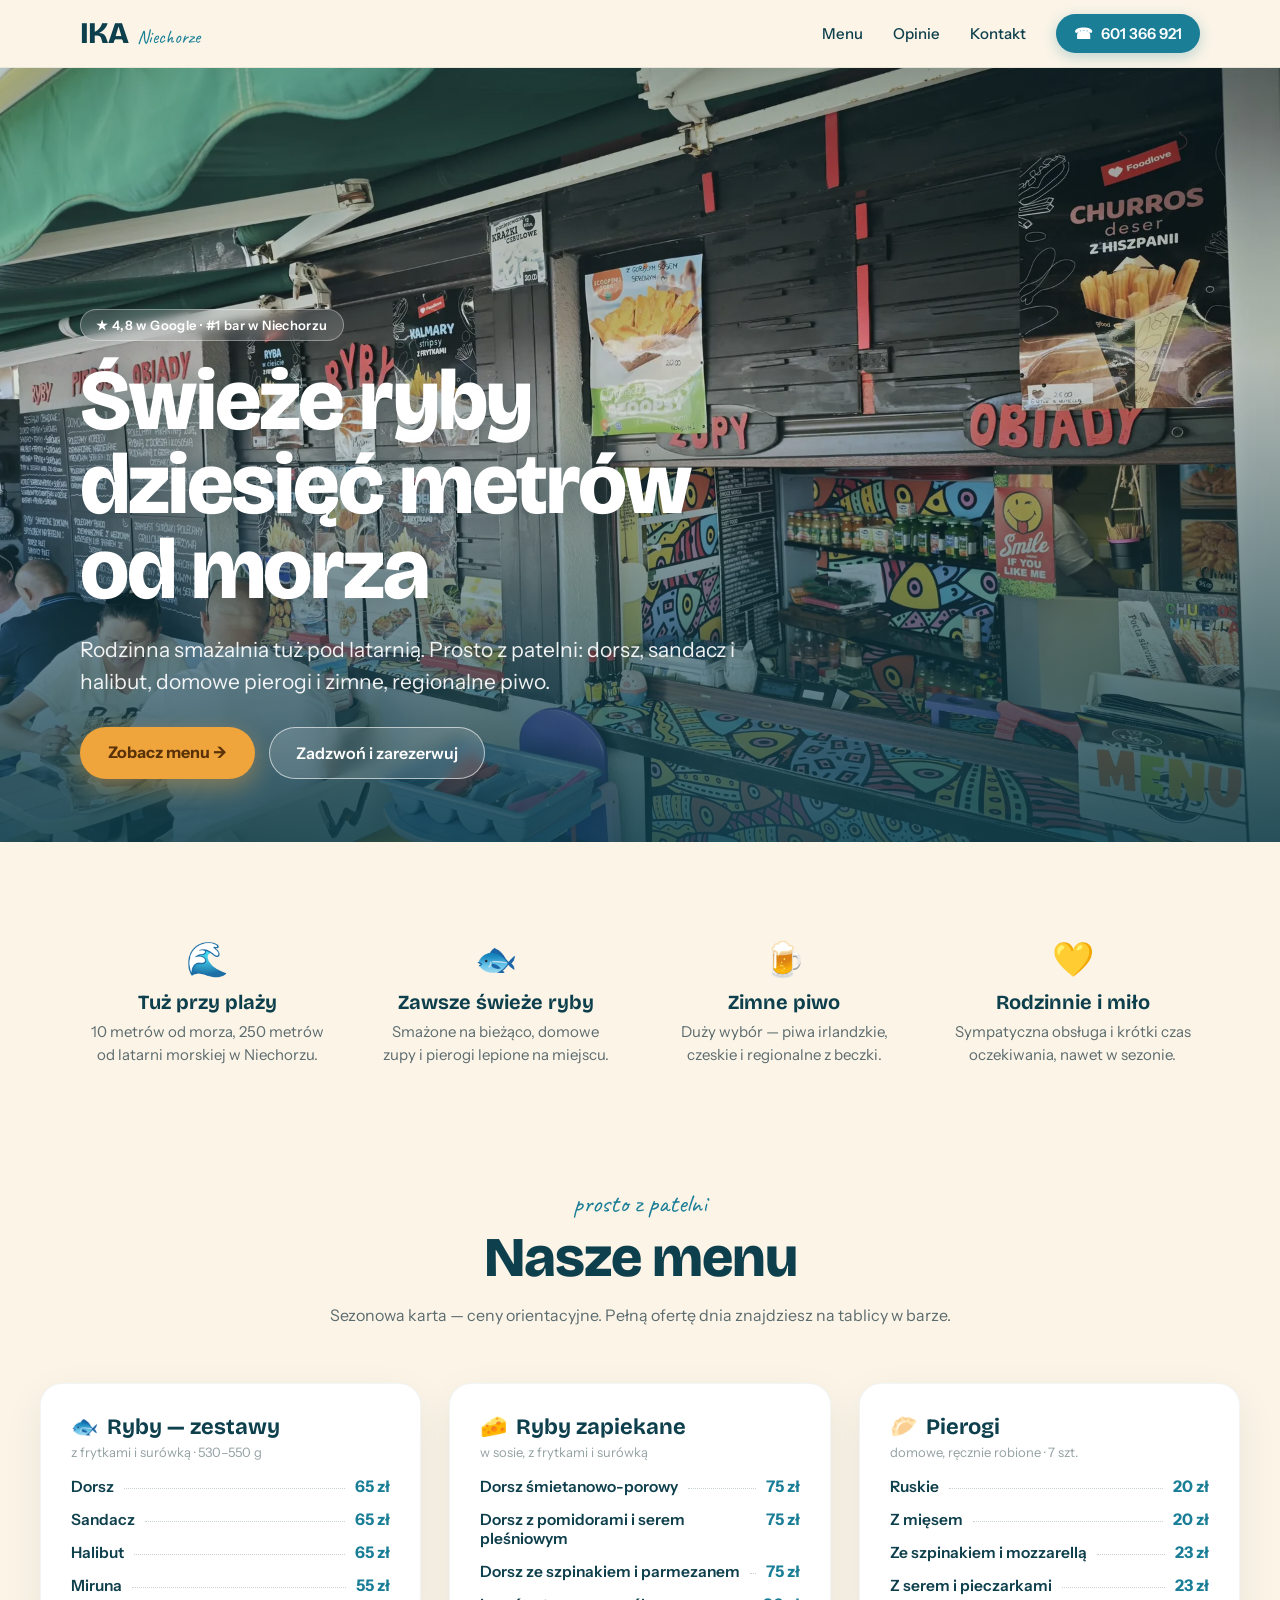
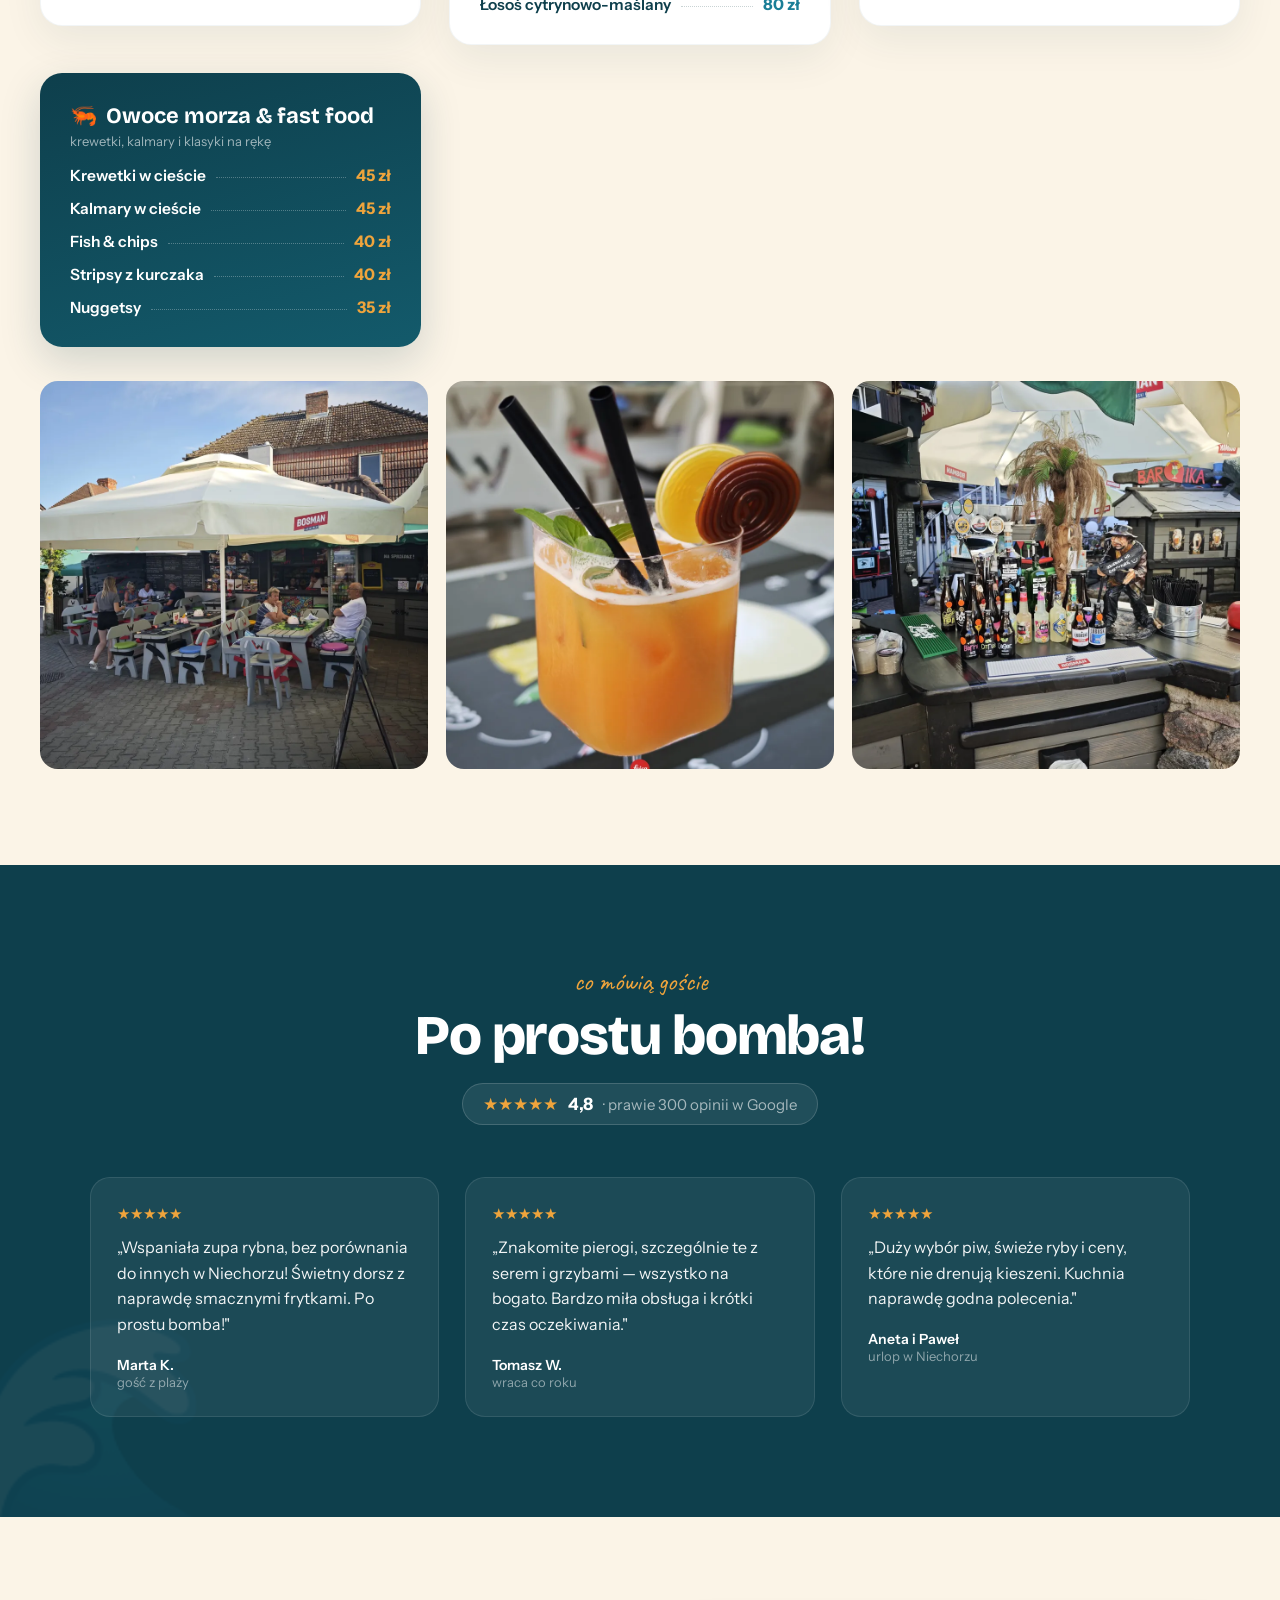
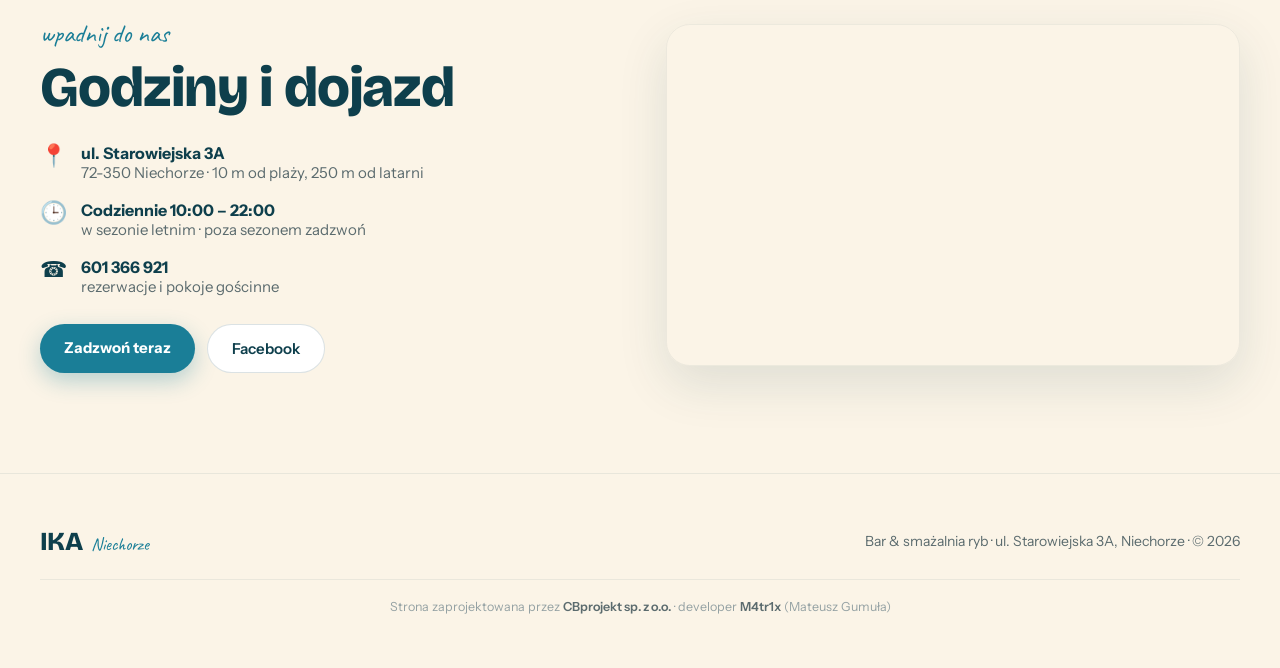
==== commit fb15896d: "Menu: aktualizacja kart i cen wg tablicy (zestawy, zapiekane, pierogi, owoce morza & fast food; usun" ====
--- a/index.html
+++ b/index.html
@@ -96,54 +96,52 @@
 
       <div style="display: grid; grid-template-columns: repeat(auto-fit, minmax(300px, 1fr)); gap: clamp(18px,2.6vw,28px); align-items: start;">
 
-        <!-- Ryby -->
+        <!-- Ryby - zestawy -->
         <div style="background: #fff; border-radius: 22px; padding: clamp(22px,2.6vw,30px); box-shadow: 0 14px 40px rgba(14,63,76,0.07); border: 1px solid rgba(14,63,76,0.05);">
-          <h3 style="font-family: 'Bricolage Grotesque', sans-serif; font-weight: 700; font-size: 22px; margin: 0 0 4px; display: flex; align-items: center; gap: 9px;"><span>🐟</span> Ryby z patelni</h3>
-          <p style="font-size: 13px; color: #94A1A3; margin: 0 0 16px;">podawane z frytkami lub pieczywem i surówką</p>
-          <div style="display: flex; flex-direction: column; gap: 13px;">
-            <div style="display: flex; align-items: baseline; gap: 10px;"><span style="font-weight: 600; font-size: 15.5px;">Dorsz bałtycki</span><span style="flex: 1; border-bottom: 1px dotted #C9D3D4; transform: translateY(-3px);"></span><span style="font-weight: 700; color: #1A7E97; white-space: nowrap;">36 zł</span></div>
-            <div style="display: flex; align-items: baseline; gap: 10px;"><span style="font-weight: 600; font-size: 15.5px;">Sandacz</span><span style="flex: 1; border-bottom: 1px dotted #C9D3D4; transform: translateY(-3px);"></span><span style="font-weight: 700; color: #1A7E97; white-space: nowrap;">44 zł</span></div>
-            <div style="display: flex; align-items: baseline; gap: 10px;"><span style="font-weight: 600; font-size: 15.5px;">Halibut</span><span style="flex: 1; border-bottom: 1px dotted #C9D3D4; transform: translateY(-3px);"></span><span style="font-weight: 700; color: #1A7E97; white-space: nowrap;">42 zł</span></div>
-            <div style="display: flex; align-items: baseline; gap: 10px;"><span style="font-weight: 600; font-size: 15.5px;">Łosoś z grilla</span><span style="flex: 1; border-bottom: 1px dotted #C9D3D4; transform: translateY(-3px);"></span><span style="font-weight: 700; color: #1A7E97; white-space: nowrap;">39 zł</span></div>
-            <div style="display: flex; align-items: baseline; gap: 10px;"><span style="font-weight: 600; font-size: 15.5px;">Śledź po kaszubsku</span><span style="flex: 1; border-bottom: 1px dotted #C9D3D4; transform: translateY(-3px);"></span><span style="font-weight: 700; color: #1A7E97; white-space: nowrap;">19 zł</span></div>
-          </div>
-        </div>
-
-        <!-- Zupy -->
+          <h3 style="font-family: 'Bricolage Grotesque', sans-serif; font-weight: 700; font-size: 22px; margin: 0 0 4px; display: flex; align-items: center; gap: 9px;"><span>🐟</span> Ryby — zestawy</h3>
+          <p style="font-size: 13px; color: #94A1A3; margin: 0 0 16px;">z frytkami i surówką · 530–550 g</p>
+          <div style="display: flex; flex-direction: column; gap: 13px;">
+            <div style="display: flex; align-items: baseline; gap: 10px;"><span style="font-weight: 600; font-size: 15.5px;">Dorsz</span><span style="flex: 1; border-bottom: 1px dotted #C9D3D4; transform: translateY(-3px);"></span><span style="font-weight: 700; color: #1A7E97; white-space: nowrap;">65 zł</span></div>
+            <div style="display: flex; align-items: baseline; gap: 10px;"><span style="font-weight: 600; font-size: 15.5px;">Sandacz</span><span style="flex: 1; border-bottom: 1px dotted #C9D3D4; transform: translateY(-3px);"></span><span style="font-weight: 700; color: #1A7E97; white-space: nowrap;">65 zł</span></div>
+            <div style="display: flex; align-items: baseline; gap: 10px;"><span style="font-weight: 600; font-size: 15.5px;">Halibut</span><span style="flex: 1; border-bottom: 1px dotted #C9D3D4; transform: translateY(-3px);"></span><span style="font-weight: 700; color: #1A7E97; white-space: nowrap;">65 zł</span></div>
+            <div style="display: flex; align-items: baseline; gap: 10px;"><span style="font-weight: 600; font-size: 15.5px;">Miruna</span><span style="flex: 1; border-bottom: 1px dotted #C9D3D4; transform: translateY(-3px);"></span><span style="font-weight: 700; color: #1A7E97; white-space: nowrap;">55 zł</span></div>
+          </div>
+        </div>
+
+        <!-- Ryby zapiekane -->
         <div style="background: #fff; border-radius: 22px; padding: clamp(22px,2.6vw,30px); box-shadow: 0 14px 40px rgba(14,63,76,0.07); border: 1px solid rgba(14,63,76,0.05);">
-          <h3 style="font-family: 'Bricolage Grotesque', sans-serif; font-weight: 700; font-size: 22px; margin: 0 0 4px; display: flex; align-items: center; gap: 9px;"><span>🍲</span> Zupy</h3>
-          <p style="font-size: 13px; color: #94A1A3; margin: 0 0 16px;">gotowane codziennie, na domowym wywarze</p>
-          <div style="display: flex; flex-direction: column; gap: 13px;">
-            <div style="display: flex; align-items: baseline; gap: 10px;"><span style="font-weight: 600; font-size: 15.5px;">Zupa rybna</span><span style="flex: 1; border-bottom: 1px dotted #C9D3D4; transform: translateY(-3px);"></span><span style="font-weight: 700; color: #1A7E97; white-space: nowrap;">18 zł</span></div>
-            <div style="display: flex; align-items: baseline; gap: 10px;"><span style="font-weight: 600; font-size: 15.5px;">Rosół domowy</span><span style="flex: 1; border-bottom: 1px dotted #C9D3D4; transform: translateY(-3px);"></span><span style="font-weight: 700; color: #1A7E97; white-space: nowrap;">14 zł</span></div>
-            <div style="display: flex; align-items: baseline; gap: 10px;"><span style="font-weight: 600; font-size: 15.5px;">Pomidorowa z makaronem</span><span style="flex: 1; border-bottom: 1px dotted #C9D3D4; transform: translateY(-3px);"></span><span style="font-weight: 700; color: #1A7E97; white-space: nowrap;">14 zł</span></div>
-            <div style="display: flex; align-items: baseline; gap: 10px;"><span style="font-weight: 600; font-size: 15.5px;">Gulaszowa</span><span style="flex: 1; border-bottom: 1px dotted #C9D3D4; transform: translateY(-3px);"></span><span style="font-weight: 700; color: #1A7E97; white-space: nowrap;">16 zł</span></div>
-            <div style="display: flex; align-items: baseline; gap: 10px;"><span style="font-weight: 600; font-size: 15.5px;">Grochówka</span><span style="flex: 1; border-bottom: 1px dotted #C9D3D4; transform: translateY(-3px);"></span><span style="font-weight: 700; color: #1A7E97; white-space: nowrap;">15 zł</span></div>
-          </div>
-        </div>
-
-        <!-- Pierogi i naleśniki -->
+          <h3 style="font-family: 'Bricolage Grotesque', sans-serif; font-weight: 700; font-size: 22px; margin: 0 0 4px; display: flex; align-items: center; gap: 9px;"><span>🧀</span> Ryby zapiekane</h3>
+          <p style="font-size: 13px; color: #94A1A3; margin: 0 0 16px;">w sosie, z frytkami i surówką</p>
+          <div style="display: flex; flex-direction: column; gap: 13px;">
+            <div style="display: flex; align-items: baseline; gap: 10px;"><span style="font-weight: 600; font-size: 15.5px;">Dorsz śmietanowo-porowy</span><span style="flex: 1; border-bottom: 1px dotted #C9D3D4; transform: translateY(-3px);"></span><span style="font-weight: 700; color: #1A7E97; white-space: nowrap;">75 zł</span></div>
+            <div style="display: flex; align-items: baseline; gap: 10px;"><span style="font-weight: 600; font-size: 15.5px;">Dorsz z pomidorami i serem pleśniowym</span><span style="flex: 1; border-bottom: 1px dotted #C9D3D4; transform: translateY(-3px);"></span><span style="font-weight: 700; color: #1A7E97; white-space: nowrap;">75 zł</span></div>
+            <div style="display: flex; align-items: baseline; gap: 10px;"><span style="font-weight: 600; font-size: 15.5px;">Dorsz ze szpinakiem i parmezanem</span><span style="flex: 1; border-bottom: 1px dotted #C9D3D4; transform: translateY(-3px);"></span><span style="font-weight: 700; color: #1A7E97; white-space: nowrap;">75 zł</span></div>
+            <div style="display: flex; align-items: baseline; gap: 10px;"><span style="font-weight: 600; font-size: 15.5px;">Łosoś cytrynowo-maślany</span><span style="flex: 1; border-bottom: 1px dotted #C9D3D4; transform: translateY(-3px);"></span><span style="font-weight: 700; color: #1A7E97; white-space: nowrap;">80 zł</span></div>
+          </div>
+        </div>
+
+        <!-- Pierogi -->
         <div style="background: #fff; border-radius: 22px; padding: clamp(22px,2.6vw,30px); box-shadow: 0 14px 40px rgba(14,63,76,0.07); border: 1px solid rgba(14,63,76,0.05);">
-          <h3 style="font-family: 'Bricolage Grotesque', sans-serif; font-weight: 700; font-size: 22px; margin: 0 0 4px; display: flex; align-items: center; gap: 9px;"><span>🥟</span> Pierogi &amp; naleśniki</h3>
-          <p style="font-size: 13px; color: #94A1A3; margin: 0 0 16px;">lepione i smażone na miejscu</p>
-          <div style="display: flex; flex-direction: column; gap: 13px;">
-            <div style="display: flex; align-items: baseline; gap: 10px;"><span style="font-weight: 600; font-size: 15.5px;">Pierogi ruskie</span><span style="flex: 1; border-bottom: 1px dotted #C9D3D4; transform: translateY(-3px);"></span><span style="font-weight: 700; color: #1A7E97; white-space: nowrap;">22 zł</span></div>
-            <div style="display: flex; align-items: baseline; gap: 10px;"><span style="font-weight: 600; font-size: 15.5px;">Pierogi z mięsem</span><span style="flex: 1; border-bottom: 1px dotted #C9D3D4; transform: translateY(-3px);"></span><span style="font-weight: 700; color: #1A7E97; white-space: nowrap;">23 zł</span></div>
-            <div style="display: flex; align-items: baseline; gap: 10px;"><span style="font-weight: 600; font-size: 15.5px;">Pierogi z serem i grzybami</span><span style="flex: 1; border-bottom: 1px dotted #C9D3D4; transform: translateY(-3px);"></span><span style="font-weight: 700; color: #1A7E97; white-space: nowrap;">24 zł</span></div>
-            <div style="display: flex; align-items: baseline; gap: 10px;"><span style="font-weight: 600; font-size: 15.5px;">Naleśniki z serem</span><span style="flex: 1; border-bottom: 1px dotted #C9D3D4; transform: translateY(-3px);"></span><span style="font-weight: 700; color: #1A7E97; white-space: nowrap;">19 zł</span></div>
-            <div style="display: flex; align-items: baseline; gap: 10px;"><span style="font-weight: 600; font-size: 15.5px;">Naleśniki z owocami</span><span style="flex: 1; border-bottom: 1px dotted #C9D3D4; transform: translateY(-3px);"></span><span style="font-weight: 700; color: #1A7E97; white-space: nowrap;">21 zł</span></div>
-          </div>
-        </div>
-
-        <!-- Piwo i napoje -->
+          <h3 style="font-family: 'Bricolage Grotesque', sans-serif; font-weight: 700; font-size: 22px; margin: 0 0 4px; display: flex; align-items: center; gap: 9px;"><span>🥟</span> Pierogi</h3>
+          <p style="font-size: 13px; color: #94A1A3; margin: 0 0 16px;">domowe, ręcznie robione · 7 szt.</p>
+          <div style="display: flex; flex-direction: column; gap: 13px;">
+            <div style="display: flex; align-items: baseline; gap: 10px;"><span style="font-weight: 600; font-size: 15.5px;">Ruskie</span><span style="flex: 1; border-bottom: 1px dotted #C9D3D4; transform: translateY(-3px);"></span><span style="font-weight: 700; color: #1A7E97; white-space: nowrap;">20 zł</span></div>
+            <div style="display: flex; align-items: baseline; gap: 10px;"><span style="font-weight: 600; font-size: 15.5px;">Z mięsem</span><span style="flex: 1; border-bottom: 1px dotted #C9D3D4; transform: translateY(-3px);"></span><span style="font-weight: 700; color: #1A7E97; white-space: nowrap;">20 zł</span></div>
+            <div style="display: flex; align-items: baseline; gap: 10px;"><span style="font-weight: 600; font-size: 15.5px;">Ze szpinakiem i mozzarellą</span><span style="flex: 1; border-bottom: 1px dotted #C9D3D4; transform: translateY(-3px);"></span><span style="font-weight: 700; color: #1A7E97; white-space: nowrap;">23 zł</span></div>
+            <div style="display: flex; align-items: baseline; gap: 10px;"><span style="font-weight: 600; font-size: 15.5px;">Z serem i pieczarkami</span><span style="flex: 1; border-bottom: 1px dotted #C9D3D4; transform: translateY(-3px);"></span><span style="font-weight: 700; color: #1A7E97; white-space: nowrap;">23 zł</span></div>
+          </div>
+        </div>
+
+        <!-- Owoce morza & fast food -->
         <div style="background: linear-gradient(165deg, #0E3F4C 0%, #135A6B 100%); color: #fff; border-radius: 22px; padding: clamp(22px,2.6vw,30px); box-shadow: 0 14px 40px rgba(14,63,76,0.18);">
-          <h3 style="font-family: 'Bricolage Grotesque', sans-serif; font-weight: 700; font-size: 22px; margin: 0 0 4px; display: flex; align-items: center; gap: 9px; color: #fff;"><span>🍺</span> Piwo &amp; napoje</h3>
-          <p style="font-size: 13px; color: rgba(255,255,255,0.6); margin: 0 0 16px;">irlandzkie · czeskie · regionalne</p>
-          <div style="display: flex; flex-direction: column; gap: 13px;">
-            <div style="display: flex; align-items: baseline; gap: 10px;"><span style="font-weight: 600; font-size: 15.5px;">Piwo z beczki 0,5 l</span><span style="flex: 1; border-bottom: 1px dotted rgba(255,255,255,0.28); transform: translateY(-3px);"></span><span style="font-weight: 700; color: #EFA43C; white-space: nowrap;">12 zł</span></div>
-            <div style="display: flex; align-items: baseline; gap: 10px;"><span style="font-weight: 600; font-size: 15.5px;">Piwo regionalne</span><span style="flex: 1; border-bottom: 1px dotted rgba(255,255,255,0.28); transform: translateY(-3px);"></span><span style="font-weight: 700; color: #EFA43C; white-space: nowrap;">14 zł</span></div>
-            <div style="display: flex; align-items: baseline; gap: 10px;"><span style="font-weight: 600; font-size: 15.5px;">Lemoniada domowa</span><span style="flex: 1; border-bottom: 1px dotted rgba(255,255,255,0.28); transform: translateY(-3px);"></span><span style="font-weight: 700; color: #EFA43C; white-space: nowrap;">11 zł</span></div>
-            <div style="display: flex; align-items: baseline; gap: 10px;"><span style="font-weight: 600; font-size: 15.5px;">Kawa / herbata</span><span style="flex: 1; border-bottom: 1px dotted rgba(255,255,255,0.28); transform: translateY(-3px);"></span><span style="font-weight: 700; color: #EFA43C; white-space: nowrap;">9 zł</span></div>
+          <h3 style="font-family: 'Bricolage Grotesque', sans-serif; font-weight: 700; font-size: 22px; margin: 0 0 4px; display: flex; align-items: center; gap: 9px; color: #fff;"><span>🦐</span> Owoce morza &amp; fast food</h3>
+          <p style="font-size: 13px; color: rgba(255,255,255,0.6); margin: 0 0 16px;">krewetki, kalmary i klasyki na rękę</p>
+          <div style="display: flex; flex-direction: column; gap: 13px;">
+            <div style="display: flex; align-items: baseline; gap: 10px;"><span style="font-weight: 600; font-size: 15.5px;">Krewetki w cieście</span><span style="flex: 1; border-bottom: 1px dotted rgba(255,255,255,0.28); transform: translateY(-3px);"></span><span style="font-weight: 700; color: #EFA43C; white-space: nowrap;">45 zł</span></div>
+            <div style="display: flex; align-items: baseline; gap: 10px;"><span style="font-weight: 600; font-size: 15.5px;">Kalmary w cieście</span><span style="flex: 1; border-bottom: 1px dotted rgba(255,255,255,0.28); transform: translateY(-3px);"></span><span style="font-weight: 700; color: #EFA43C; white-space: nowrap;">45 zł</span></div>
+            <div style="display: flex; align-items: baseline; gap: 10px;"><span style="font-weight: 600; font-size: 15.5px;">Fish &amp; chips</span><span style="flex: 1; border-bottom: 1px dotted rgba(255,255,255,0.28); transform: translateY(-3px);"></span><span style="font-weight: 700; color: #EFA43C; white-space: nowrap;">40 zł</span></div>
+            <div style="display: flex; align-items: baseline; gap: 10px;"><span style="font-weight: 600; font-size: 15.5px;">Stripsy z kurczaka</span><span style="flex: 1; border-bottom: 1px dotted rgba(255,255,255,0.28); transform: translateY(-3px);"></span><span style="font-weight: 700; color: #EFA43C; white-space: nowrap;">40 zł</span></div>
+            <div style="display: flex; align-items: baseline; gap: 10px;"><span style="font-weight: 600; font-size: 15.5px;">Nuggetsy</span><span style="flex: 1; border-bottom: 1px dotted rgba(255,255,255,0.28); transform: translateY(-3px);"></span><span style="font-weight: 700; color: #EFA43C; white-space: nowrap;">35 zł</span></div>
           </div>
         </div>
 
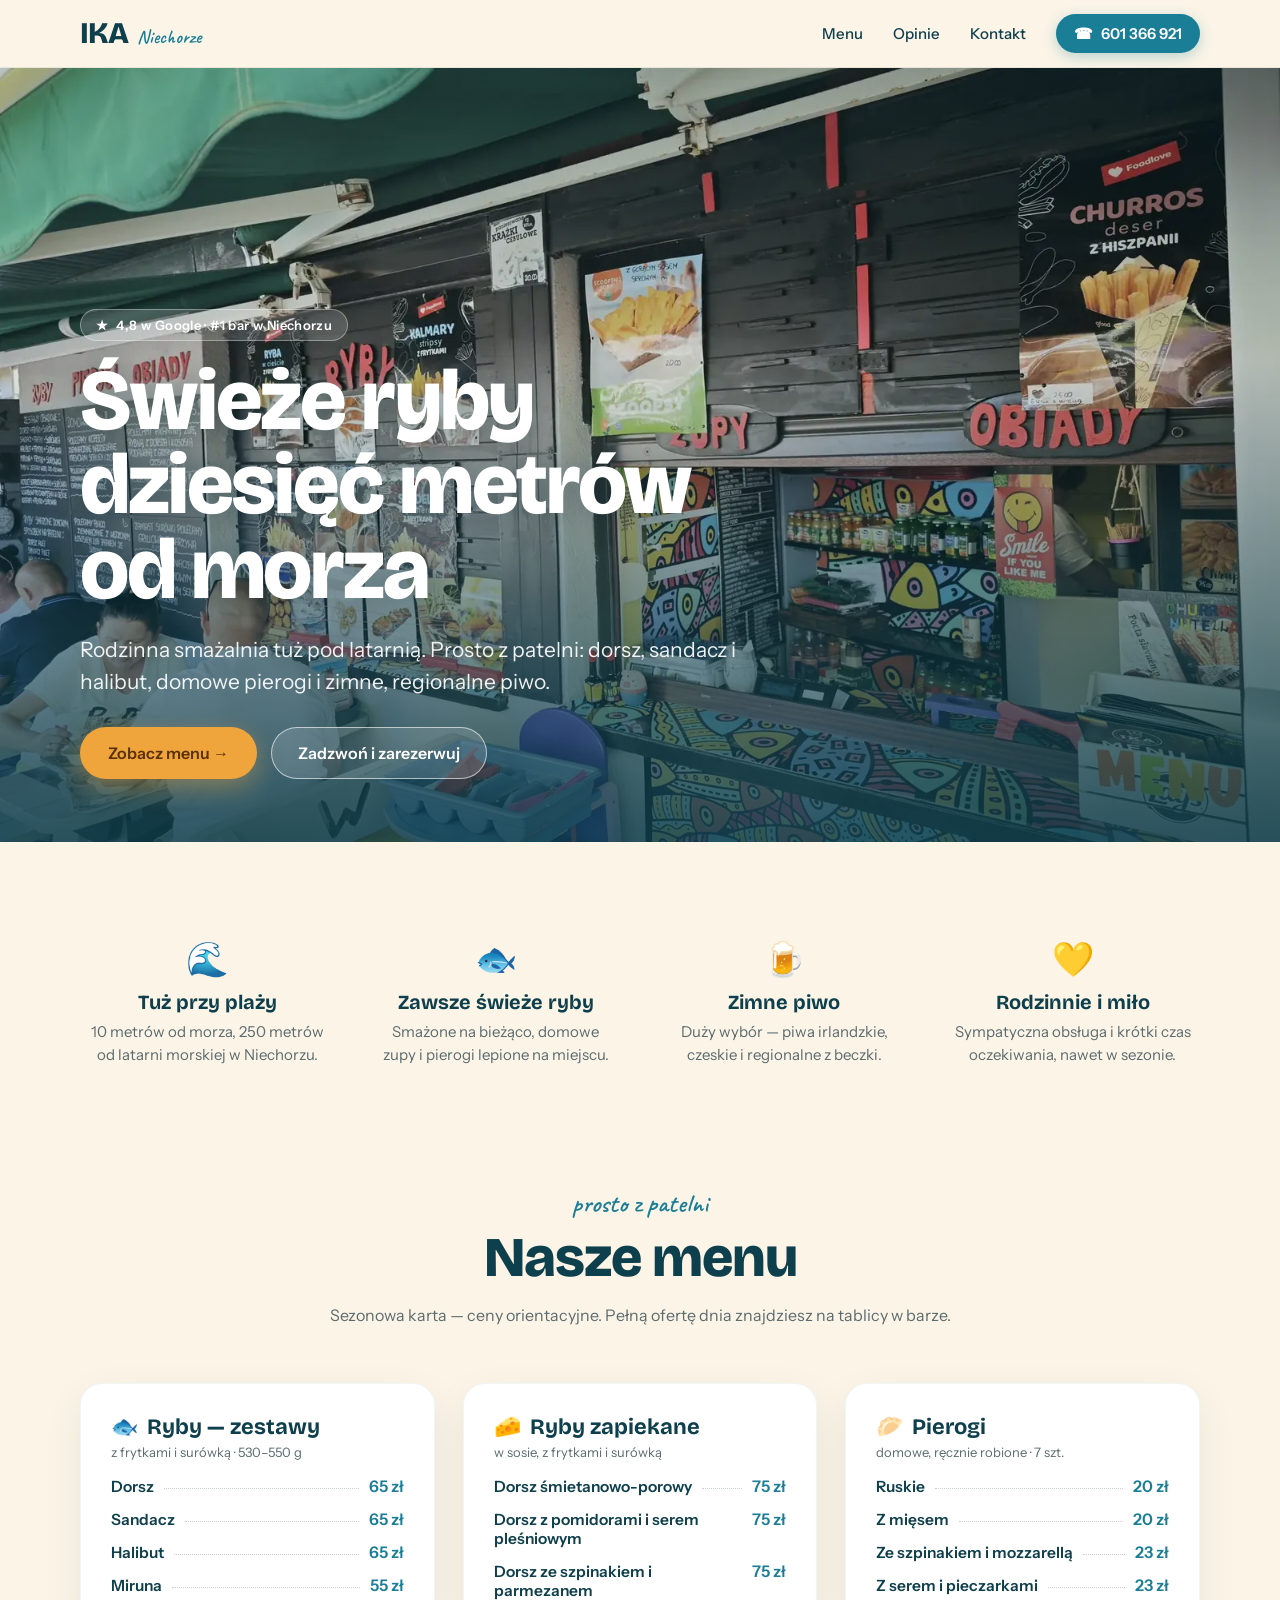
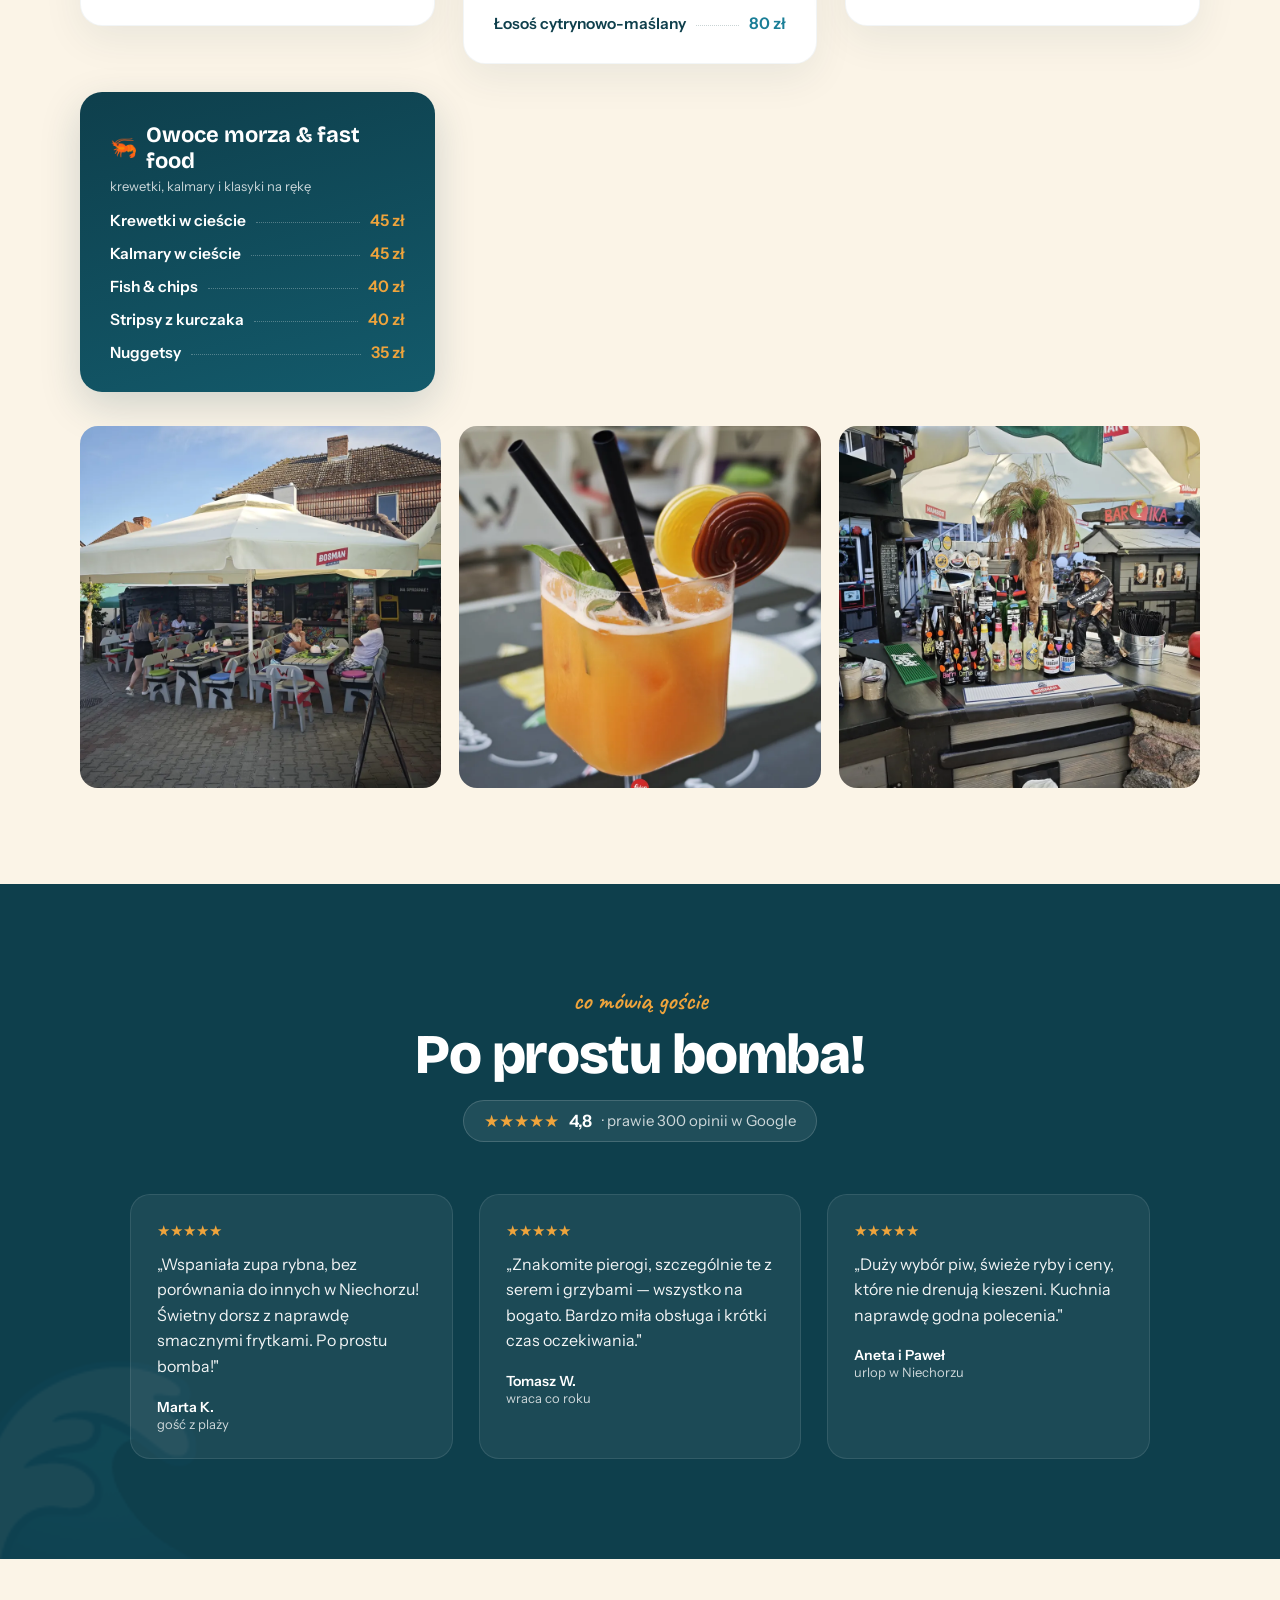
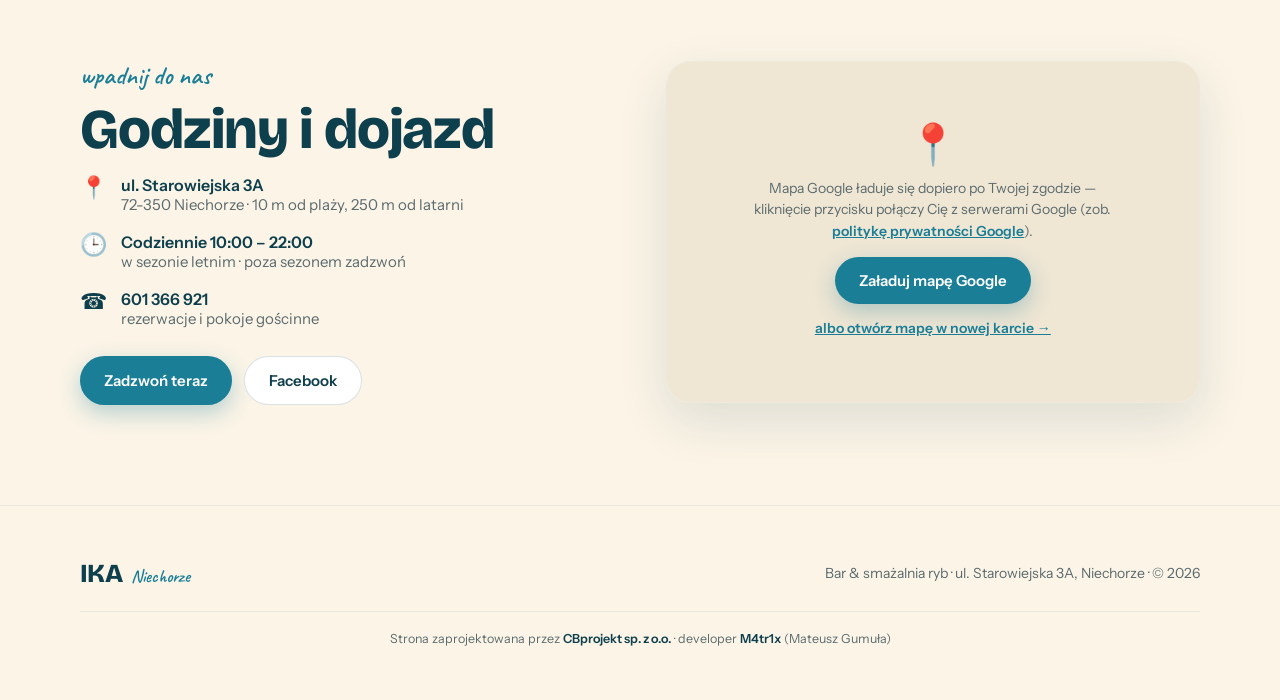
==== commit 54031f4b: "Profesjonalizacja strony: SEO, dostępność, RODO, CSP i refaktor stylów - <head>: title, lang=pl, met" ====
--- a/index.html
+++ b/index.html
@@ -1,243 +1,321 @@
 <!DOCTYPE html>
-<html>
+<html lang="pl">
 <head>
 <meta charset="utf-8">
 <meta name="viewport" content="width=device-width, initial-scale=1">
-<link rel="preconnect" href="https://fonts.googleapis.com">
-<link rel="preconnect" href="https://fonts.gstatic.com" crossorigin>
-<link href="https://fonts.googleapis.com/css2?family=Bricolage+Grotesque:opsz,wght@12..96,500;12..96,600;12..96,700;12..96,800&family=Instrument+Sans:wght@400;500;600&family=Caveat:wght@600;700&display=swap" rel="stylesheet">
-<style>
-  * { box-sizing: border-box; }
-  html { scroll-behavior: smooth; }
-  body { margin: 0; }
-  ::selection { background: #1A7E97; color: #fff; }
-  @keyframes floatUp { from { opacity: 0; transform: translateY(18px); } to { opacity: 1; transform: translateY(0); } }
-  @keyframes swayWave { 0%,100% { transform: translateX(0); } 50% { transform: translateX(-28px); } }
-  image-slot { display: block; }
-</style>
+<meta http-equiv="Content-Security-Policy" content="default-src 'self'; script-src 'self'; style-src 'self'; img-src 'self' data:; font-src 'self'; frame-src https://www.google.com; object-src 'none'; base-uri 'self'; form-action 'none'">
+
+<title>Bar IKA Niechorze — smażalnia ryb 10 m od plaży | świeże ryby, pierogi, piwo</title>
+<meta name="description" content="Bar IKA w Niechorzu — rodzinna smażalnia ryb tuż przy plaży i latarni morskiej. Świeży dorsz, sandacz i halibut prosto z patelni, domowe pierogi, owoce morza i zimne regionalne piwo. Codziennie 10:00–22:00, ul. Starowiejska 3A.">
+<link rel="canonical" href="https://m4tr1x-dev.github.io/IKA-website/">
+<meta name="theme-color" content="#FBF4E7">
+
+<meta property="og:type" content="website">
+<meta property="og:locale" content="pl_PL">
+<meta property="og:site_name" content="Bar IKA Niechorze">
+<meta property="og:title" content="Bar IKA Niechorze — świeże ryby dziesięć metrów od morza">
+<meta property="og:description" content="Rodzinna smażalnia ryb tuż pod latarnią w Niechorzu. Dorsz, sandacz i halibut prosto z patelni, domowe pierogi i zimne regionalne piwo.">
+<meta property="og:url" content="https://m4tr1x-dev.github.io/IKA-website/">
+<meta property="og:image" content="https://m4tr1x-dev.github.io/IKA-website/assets/img/og-image.jpg">
+<meta property="og:image:width" content="1200">
+<meta property="og:image:height" content="630">
+<meta property="og:image:alt" content="Bar IKA w Niechorzu — kontuar z menu rybnym i kolorowym muralem">
+<meta name="twitter:card" content="summary_large_image">
+
+<link rel="icon" href="assets/favicon.svg" type="image/svg+xml">
+<link rel="icon" href="assets/img/icon-192.png" type="image/png" sizes="192x192">
+<link rel="apple-touch-icon" href="assets/img/apple-touch-icon.png">
+<link rel="manifest" href="site.webmanifest">
+
+<link rel="preload" href="assets/fonts/bricolage-grotesque-latin.woff2" as="font" type="font/woff2" crossorigin>
+<link rel="preload" href="assets/fonts/instrument-sans-latin.woff2" as="font" type="font/woff2" crossorigin>
+<link rel="preload" href="assets/img/hero.webp" as="image" type="image/webp" fetchpriority="high">
+<link rel="stylesheet" href="assets/css/style.css">
+
+<script type="application/ld+json">
+{
+  "@context": "https://schema.org",
+  "@type": "Restaurant",
+  "name": "Bar IKA",
+  "alternateName": "Bar IKA Niechorze",
+  "description": "Rodzinna smażalnia ryb tuż przy plaży i latarni morskiej w Niechorzu — świeże ryby prosto z patelni, domowe pierogi, owoce morza i regionalne piwo.",
+  "url": "https://m4tr1x-dev.github.io/IKA-website/",
+  "image": "https://m4tr1x-dev.github.io/IKA-website/assets/img/og-image.jpg",
+  "telephone": "+48601366921",
+  "servesCuisine": ["Ryby i owoce morza", "Kuchnia polska"],
+  "priceRange": "20–80 zł",
+  "acceptsReservations": "True",
+  "address": {
+    "@type": "PostalAddress",
+    "streetAddress": "ul. Starowiejska 3A",
+    "addressLocality": "Niechorze",
+    "postalCode": "72-350",
+    "addressCountry": "PL"
+  },
+  "openingHoursSpecification": {
+    "@type": "OpeningHoursSpecification",
+    "dayOfWeek": ["Monday", "Tuesday", "Wednesday", "Thursday", "Friday", "Saturday", "Sunday"],
+    "opens": "10:00",
+    "closes": "22:00"
+  },
+  "sameAs": ["https://www.facebook.com/ikaniechorze"]
+}
+</script>
 </head>
 <body>
 
-<div style="font-family: 'Instrument Sans', sans-serif; color: #0E3F4C; background: #FBF4E7; overflow-x: hidden; -webkit-font-smoothing: antialiased;">
-
-  <!-- NAV -->
-  <header style="position: sticky; top: 0; z-index: 50; background: rgba(251,244,231,0.82); backdrop-filter: blur(12px); border-bottom: 1px solid rgba(14,63,76,0.08);">
-    <nav style="max-width: 1200px; margin: 0 auto; padding: 14px clamp(18px,4vw,40px); display: flex; align-items: center; gap: 18px; flex-wrap: wrap;">
-      <a href="#top" style="display: flex; align-items: baseline; gap: 9px; text-decoration: none; color: #0E3F4C; margin-right: auto;">
-        <span style="font-family: 'Bricolage Grotesque', sans-serif; font-weight: 800; font-size: 30px; letter-spacing: -0.02em; line-height: 1;">IKA</span>
-        <span style="font-family: 'Caveat', cursive; font-size: 19px; color: #1A7E97;">Niechorze</span>
+<a class="skip-link" href="#top">Przejdź do treści</a>
+
+<!-- NAV -->
+<header class="site-header">
+  <nav class="nav" aria-label="Nawigacja główna">
+    <a href="#top" class="brand">
+      <span class="brand__name">IKA</span>
+      <span class="brand__sub">Niechorze</span>
+    </a>
+    <div class="nav__links">
+      <a href="#menu" class="nav__link">Menu</a>
+      <a href="#opinie" class="nav__link">Opinie</a>
+      <a href="#kontakt" class="nav__link">Kontakt</a>
+      <a href="tel:+48601366921" class="btn btn--phone">
+        <span aria-hidden="true">☎</span> 601 366 921
       </a>
-      <div style="display: flex; align-items: center; gap: clamp(14px,2.4vw,30px); flex-wrap: wrap;">
-        <a href="#menu" style="text-decoration: none; color: #0E3F4C; font-weight: 500; font-size: 15px;">Menu</a>
-        <a href="#opinie" style="text-decoration: none; color: #0E3F4C; font-weight: 500; font-size: 15px;">Opinie</a>
-        <a href="#kontakt" style="text-decoration: none; color: #0E3F4C; font-weight: 500; font-size: 15px;">Kontakt</a>
-        <a href="tel:+48601366921" style="text-decoration: none; background: #1A7E97; color: #fff; font-weight: 600; font-size: 15px; padding: 10px 18px; border-radius: 999px; display: inline-flex; align-items: center; gap: 8px; box-shadow: 0 4px 14px rgba(26,126,151,0.28);">
-          <span style="font-size: 15px;">☎</span> 601 366 921
-        </a>
-      </div>
-    </nav>
-  </header>
+    </div>
+  </nav>
+</header>
+
+<main id="top">
 
   <!-- HERO -->
-  <section id="top" style="position: relative; min-height: clamp(560px, 86vh, 820px); display: flex; align-items: flex-end; overflow: hidden;">
-    <img src="assets/img/hero.webp" alt="Bar IKA w Niechorzu — kontuar z menu rybnym i kolorowym muralem" style="position: absolute; inset: 0; width: 100%; height: 100%; object-fit: cover; z-index: 0;">
-    <div style="position: absolute; inset: 0; z-index: 1; background: linear-gradient(180deg, rgba(12,60,74,0.30) 0%, rgba(12,60,74,0.12) 38%, rgba(12,60,74,0.62) 78%, rgba(12,60,74,0.85) 100%);"></div>
-    <div style="position: relative; z-index: 2; max-width: 1200px; margin: 0 auto; width: 100%; padding: 0 clamp(18px,4vw,40px) clamp(40px,7vh,80px); color: #fff;">
-      <div style="animation: floatUp 0.7s ease both;">
-        <span style="display: inline-flex; align-items: center; gap: 8px; background: rgba(255,255,255,0.16); border: 1px solid rgba(255,255,255,0.35); backdrop-filter: blur(6px); padding: 7px 15px; border-radius: 999px; font-size: 13px; font-weight: 600; letter-spacing: 0.03em;">★ 4,8 w Google · #1 bar w Niechorzu</span>
-      </div>
-      <h1 style="font-family: 'Bricolage Grotesque', sans-serif; font-weight: 800; font-size: clamp(40px, 7vw, 86px); line-height: 0.98; letter-spacing: -0.025em; margin: 18px 0 0; max-width: 16ch; text-shadow: 0 2px 30px rgba(8,40,50,0.35); animation: floatUp 0.7s ease 0.08s both;">
-        Świeże ryby<br>dziesięć metrów<br>od morza
-      </h1>
-      <p style="font-size: clamp(16px, 2vw, 21px); line-height: 1.5; max-width: 48ch; margin: 22px 0 0; color: rgba(255,255,255,0.92); animation: floatUp 0.7s ease 0.16s both;">
+  <section class="hero">
+    <img src="assets/img/hero.webp" alt="Bar IKA w Niechorzu — kontuar z menu rybnym i kolorowym muralem" class="hero__img" width="1600" height="1200" fetchpriority="high">
+    <div class="hero__overlay" aria-hidden="true"></div>
+    <div class="hero__content">
+      <div class="float-up">
+        <span class="hero__badge"><span aria-hidden="true">★</span> 4,8 w Google · #1 bar w Niechorzu</span>
+      </div>
+      <h1 class="hero__title float-up-2">Świeże ryby<br>dziesięć metrów<br>od morza</h1>
+      <p class="hero__lead float-up-3">
         Rodzinna smażalnia tuż pod latarnią. Prosto z patelni: dorsz, sandacz i halibut, domowe pierogi i zimne, regionalne piwo.
       </p>
-      <div style="display: flex; gap: 14px; flex-wrap: wrap; margin-top: 30px; animation: floatUp 0.7s ease 0.24s both;">
-        <a href="#menu" style="text-decoration: none; background: #EFA43C; color: #5A3208; font-weight: 700; font-size: 16px; padding: 15px 28px; border-radius: 999px; box-shadow: 0 8px 24px rgba(239,164,60,0.4);">Zobacz menu →</a>
-        <a href="tel:+48601366921" style="text-decoration: none; background: rgba(255,255,255,0.14); border: 1.5px solid rgba(255,255,255,0.6); color: #fff; font-weight: 600; font-size: 16px; padding: 15px 26px; border-radius: 999px; backdrop-filter: blur(6px);">Zadzwoń i zarezerwuj</a>
-      </div>
-    </div>
-  </section>
-
-  <!-- INTRO / FEATURES -->
-  <section style="max-width: 1200px; margin: 0 auto; padding: clamp(54px,8vw,92px) clamp(18px,4vw,40px) clamp(20px,4vw,40px);">
-    <div style="display: grid; grid-template-columns: repeat(auto-fit, minmax(230px, 1fr)); gap: clamp(20px,3vw,34px);">
-      <div style="text-align: center; padding: 8px;">
-        <div style="font-size: 34px; line-height: 1;">🌊</div>
-        <h3 style="font-family: 'Bricolage Grotesque', sans-serif; font-weight: 700; font-size: 20px; margin: 14px 0 6px;">Tuż przy plaży</h3>
-        <p style="font-size: 15px; line-height: 1.55; color: #5B6B6E; margin: 0;">10 metrów od morza, 250 metrów od latarni morskiej w Niechorzu.</p>
-      </div>
-      <div style="text-align: center; padding: 8px;">
-        <div style="font-size: 34px; line-height: 1;">🐟</div>
-        <h3 style="font-family: 'Bricolage Grotesque', sans-serif; font-weight: 700; font-size: 20px; margin: 14px 0 6px;">Zawsze świeże ryby</h3>
-        <p style="font-size: 15px; line-height: 1.55; color: #5B6B6E; margin: 0;">Smażone na bieżąco, domowe zupy i pierogi lepione na miejscu.</p>
-      </div>
-      <div style="text-align: center; padding: 8px;">
-        <div style="font-size: 34px; line-height: 1;">🍺</div>
-        <h3 style="font-family: 'Bricolage Grotesque', sans-serif; font-weight: 700; font-size: 20px; margin: 14px 0 6px;">Zimne piwo</h3>
-        <p style="font-size: 15px; line-height: 1.55; color: #5B6B6E; margin: 0;">Duży wybór — piwa irlandzkie, czeskie i regionalne z beczki.</p>
-      </div>
-      <div style="text-align: center; padding: 8px;">
-        <div style="font-size: 34px; line-height: 1;">💛</div>
-        <h3 style="font-family: 'Bricolage Grotesque', sans-serif; font-weight: 700; font-size: 20px; margin: 14px 0 6px;">Rodzinnie i miło</h3>
-        <p style="font-size: 15px; line-height: 1.55; color: #5B6B6E; margin: 0;">Sympatyczna obsługa i krótki czas oczekiwania, nawet w sezonie.</p>
+      <div class="hero__ctas float-up-4">
+        <a href="#menu" class="btn btn--amber">Zobacz menu →</a>
+        <a href="tel:+48601366921" class="btn btn--ghost">Zadzwoń i zarezerwuj</a>
+      </div>
+    </div>
+  </section>
+
+  <!-- ATUTY -->
+  <section class="features" aria-label="Nasze atuty">
+    <div class="wrap">
+      <div class="features__grid">
+        <div class="feature">
+          <div class="feature__emoji" aria-hidden="true">🌊</div>
+          <h3 class="feature__title">Tuż przy plaży</h3>
+          <p class="feature__text">10 metrów od morza, 250 metrów od latarni morskiej w Niechorzu.</p>
+        </div>
+        <div class="feature">
+          <div class="feature__emoji" aria-hidden="true">🐟</div>
+          <h3 class="feature__title">Zawsze świeże ryby</h3>
+          <p class="feature__text">Smażone na bieżąco, domowe zupy i pierogi lepione na miejscu.</p>
+        </div>
+        <div class="feature">
+          <div class="feature__emoji" aria-hidden="true">🍺</div>
+          <h3 class="feature__title">Zimne piwo</h3>
+          <p class="feature__text">Duży wybór — piwa irlandzkie, czeskie i regionalne z beczki.</p>
+        </div>
+        <div class="feature">
+          <div class="feature__emoji" aria-hidden="true">💛</div>
+          <h3 class="feature__title">Rodzinnie i miło</h3>
+          <p class="feature__text">Sympatyczna obsługa i krótki czas oczekiwania, nawet w sezonie.</p>
+        </div>
       </div>
     </div>
   </section>
 
   <!-- MENU -->
-  <section id="menu" style="position: relative; padding: clamp(40px,6vw,72px) clamp(18px,4vw,40px) clamp(54px,8vw,96px);">
-    <div style="max-width: 1200px; margin: 0 auto;">
-      <div style="text-align: center; max-width: 640px; margin: 0 auto clamp(34px,5vw,56px);">
-        <span style="font-family: 'Caveat', cursive; font-size: 26px; color: #1A7E97;">prosto z patelni</span>
-        <h2 style="font-family: 'Bricolage Grotesque', sans-serif; font-weight: 800; font-size: clamp(32px,5vw,56px); letter-spacing: -0.02em; margin: 4px 0 12px;">Nasze menu</h2>
-        <p style="font-size: 16px; line-height: 1.55; color: #5B6B6E; margin: 0;">Sezonowa karta — ceny orientacyjne. Pełną ofertę dnia znajdziesz na tablicy w barze.</p>
-      </div>
-
-      <div style="display: grid; grid-template-columns: repeat(auto-fit, minmax(300px, 1fr)); gap: clamp(18px,2.6vw,28px); align-items: start;">
-
-        <!-- Ryby - zestawy -->
-        <div style="background: #fff; border-radius: 22px; padding: clamp(22px,2.6vw,30px); box-shadow: 0 14px 40px rgba(14,63,76,0.07); border: 1px solid rgba(14,63,76,0.05);">
-          <h3 style="font-family: 'Bricolage Grotesque', sans-serif; font-weight: 700; font-size: 22px; margin: 0 0 4px; display: flex; align-items: center; gap: 9px;"><span>🐟</span> Ryby — zestawy</h3>
-          <p style="font-size: 13px; color: #94A1A3; margin: 0 0 16px;">z frytkami i surówką · 530–550 g</p>
-          <div style="display: flex; flex-direction: column; gap: 13px;">
-            <div style="display: flex; align-items: baseline; gap: 10px;"><span style="font-weight: 600; font-size: 15.5px;">Dorsz</span><span style="flex: 1; border-bottom: 1px dotted #C9D3D4; transform: translateY(-3px);"></span><span style="font-weight: 700; color: #1A7E97; white-space: nowrap;">65 zł</span></div>
-            <div style="display: flex; align-items: baseline; gap: 10px;"><span style="font-weight: 600; font-size: 15.5px;">Sandacz</span><span style="flex: 1; border-bottom: 1px dotted #C9D3D4; transform: translateY(-3px);"></span><span style="font-weight: 700; color: #1A7E97; white-space: nowrap;">65 zł</span></div>
-            <div style="display: flex; align-items: baseline; gap: 10px;"><span style="font-weight: 600; font-size: 15.5px;">Halibut</span><span style="flex: 1; border-bottom: 1px dotted #C9D3D4; transform: translateY(-3px);"></span><span style="font-weight: 700; color: #1A7E97; white-space: nowrap;">65 zł</span></div>
-            <div style="display: flex; align-items: baseline; gap: 10px;"><span style="font-weight: 600; font-size: 15.5px;">Miruna</span><span style="flex: 1; border-bottom: 1px dotted #C9D3D4; transform: translateY(-3px);"></span><span style="font-weight: 700; color: #1A7E97; white-space: nowrap;">55 zł</span></div>
+  <section id="menu" class="menu">
+    <div class="wrap">
+      <div class="section-head">
+        <span class="kicker">prosto z patelni</span>
+        <h2 class="section-title">Nasze menu</h2>
+        <p class="section-sub">Sezonowa karta — ceny orientacyjne. Pełną ofertę dnia znajdziesz na tablicy w barze.</p>
+      </div>
+
+      <div class="menu__grid">
+
+        <div class="card">
+          <h3 class="card__title"><span aria-hidden="true">🐟</span> Ryby — zestawy</h3>
+          <p class="card__note">z frytkami i surówką · 530–550 g</p>
+          <ul class="price-list" role="list">
+            <li class="price-row"><span class="price-row__name">Dorsz</span><span class="price-row__dots" aria-hidden="true"></span><span class="price-row__value">65 zł</span></li>
+            <li class="price-row"><span class="price-row__name">Sandacz</span><span class="price-row__dots" aria-hidden="true"></span><span class="price-row__value">65 zł</span></li>
+            <li class="price-row"><span class="price-row__name">Halibut</span><span class="price-row__dots" aria-hidden="true"></span><span class="price-row__value">65 zł</span></li>
+            <li class="price-row"><span class="price-row__name">Miruna</span><span class="price-row__dots" aria-hidden="true"></span><span class="price-row__value">55 zł</span></li>
+          </ul>
+        </div>
+
+        <div class="card">
+          <h3 class="card__title"><span aria-hidden="true">🧀</span> Ryby zapiekane</h3>
+          <p class="card__note">w sosie, z frytkami i surówką</p>
+          <ul class="price-list" role="list">
+            <li class="price-row"><span class="price-row__name">Dorsz śmietanowo-porowy</span><span class="price-row__dots" aria-hidden="true"></span><span class="price-row__value">75 zł</span></li>
+            <li class="price-row"><span class="price-row__name">Dorsz z pomidorami i serem pleśniowym</span><span class="price-row__dots" aria-hidden="true"></span><span class="price-row__value">75 zł</span></li>
+            <li class="price-row"><span class="price-row__name">Dorsz ze szpinakiem i parmezanem</span><span class="price-row__dots" aria-hidden="true"></span><span class="price-row__value">75 zł</span></li>
+            <li class="price-row"><span class="price-row__name">Łosoś cytrynowo-maślany</span><span class="price-row__dots" aria-hidden="true"></span><span class="price-row__value">80 zł</span></li>
+          </ul>
+        </div>
+
+        <div class="card">
+          <h3 class="card__title"><span aria-hidden="true">🥟</span> Pierogi</h3>
+          <p class="card__note">domowe, ręcznie robione · 7 szt.</p>
+          <ul class="price-list" role="list">
+            <li class="price-row"><span class="price-row__name">Ruskie</span><span class="price-row__dots" aria-hidden="true"></span><span class="price-row__value">20 zł</span></li>
+            <li class="price-row"><span class="price-row__name">Z mięsem</span><span class="price-row__dots" aria-hidden="true"></span><span class="price-row__value">20 zł</span></li>
+            <li class="price-row"><span class="price-row__name">Ze szpinakiem i mozzarellą</span><span class="price-row__dots" aria-hidden="true"></span><span class="price-row__value">23 zł</span></li>
+            <li class="price-row"><span class="price-row__name">Z serem i pieczarkami</span><span class="price-row__dots" aria-hidden="true"></span><span class="price-row__value">23 zł</span></li>
+          </ul>
+        </div>
+
+        <div class="card card--dark">
+          <h3 class="card__title"><span aria-hidden="true">🦐</span> Owoce morza &amp; fast food</h3>
+          <p class="card__note">krewetki, kalmary i klasyki na rękę</p>
+          <ul class="price-list" role="list">
+            <li class="price-row"><span class="price-row__name">Krewetki w cieście</span><span class="price-row__dots" aria-hidden="true"></span><span class="price-row__value">45 zł</span></li>
+            <li class="price-row"><span class="price-row__name">Kalmary w cieście</span><span class="price-row__dots" aria-hidden="true"></span><span class="price-row__value">45 zł</span></li>
+            <li class="price-row"><span class="price-row__name">Fish &amp; chips</span><span class="price-row__dots" aria-hidden="true"></span><span class="price-row__value">40 zł</span></li>
+            <li class="price-row"><span class="price-row__name">Stripsy z kurczaka</span><span class="price-row__dots" aria-hidden="true"></span><span class="price-row__value">40 zł</span></li>
+            <li class="price-row"><span class="price-row__name">Nuggetsy</span><span class="price-row__dots" aria-hidden="true"></span><span class="price-row__value">35 zł</span></li>
+          </ul>
+        </div>
+
+      </div>
+
+      <!-- Galeria -->
+      <div class="gallery">
+        <img src="assets/img/galeria-1.webp" alt="Taras Baru IKA z parasolami i miejscami na zewnątrz" loading="lazy" width="900" height="900" class="gallery__img">
+        <img src="assets/img/galeria-2.webp" alt="Mrożony drink owocowy podany w Barze IKA" loading="lazy" width="900" height="900" class="gallery__img">
+        <img src="assets/img/galeria-3.webp" alt="Bar z wyborem regionalnego i lanego piwa" loading="lazy" width="900" height="900" class="gallery__img">
+      </div>
+    </div>
+  </section>
+
+  <!-- OPINIE -->
+  <section id="opinie" class="reviews">
+    <div class="reviews__wave" aria-hidden="true">🌊</div>
+    <div class="reviews__inner">
+      <div class="reviews__head">
+        <span class="kicker kicker--amber">co mówią goście</span>
+        <h2 class="section-title">Po prostu bomba!</h2>
+        <div class="rating-pill">
+          <span class="rating-pill__stars" role="img" aria-label="Ocena 4,8 na 5 gwiazdek">★★★★★</span>
+          <strong class="rating-pill__value">4,8</strong>
+          <span class="rating-pill__count">· prawie 300 opinii w Google</span>
+        </div>
+      </div>
+      <div class="reviews__grid">
+        <figure class="review">
+          <div class="review__stars" role="img" aria-label="5 gwiazdek">★★★★★</div>
+          <blockquote>
+            <p>„Wspaniała zupa rybna, bez porównania do innych w Niechorzu! Świetny dorsz z naprawdę smacznymi frytkami. Po prostu bomba!"</p>
+          </blockquote>
+          <figcaption>
+            <div class="review__author">Marta K.</div>
+            <div class="review__meta">gość z plaży</div>
+          </figcaption>
+        </figure>
+        <figure class="review">
+          <div class="review__stars" role="img" aria-label="5 gwiazdek">★★★★★</div>
+          <blockquote>
+            <p>„Znakomite pierogi, szczególnie te z serem i grzybami — wszystko na bogato. Bardzo miła obsługa i krótki czas oczekiwania."</p>
+          </blockquote>
+          <figcaption>
+            <div class="review__author">Tomasz W.</div>
+            <div class="review__meta">wraca co roku</div>
+          </figcaption>
+        </figure>
+        <figure class="review">
+          <div class="review__stars" role="img" aria-label="5 gwiazdek">★★★★★</div>
+          <blockquote>
+            <p>„Duży wybór piw, świeże ryby i ceny, które nie drenują kieszeni. Kuchnia naprawdę godna polecenia."</p>
+          </blockquote>
+          <figcaption>
+            <div class="review__author">Aneta i Paweł</div>
+            <div class="review__meta">urlop w Niechorzu</div>
+          </figcaption>
+        </figure>
+      </div>
+    </div>
+  </section>
+
+  <!-- KONTAKT -->
+  <section id="kontakt" class="contact">
+    <div class="wrap contact__grid">
+      <div>
+        <span class="kicker">wpadnij do nas</span>
+        <h2 class="section-title">Godziny i dojazd</h2>
+        <address>
+          <div class="info-row">
+            <span class="info-row__emoji" aria-hidden="true">📍</span>
+            <div>
+              <div class="info-row__title">ul. Starowiejska 3A</div>
+              <div class="info-row__sub">72-350 Niechorze · 10 m od plaży, 250 m od latarni</div>
+            </div>
           </div>
-        </div>
-
-        <!-- Ryby zapiekane -->
-        <div style="background: #fff; border-radius: 22px; padding: clamp(22px,2.6vw,30px); box-shadow: 0 14px 40px rgba(14,63,76,0.07); border: 1px solid rgba(14,63,76,0.05);">
-          <h3 style="font-family: 'Bricolage Grotesque', sans-serif; font-weight: 700; font-size: 22px; margin: 0 0 4px; display: flex; align-items: center; gap: 9px;"><span>🧀</span> Ryby zapiekane</h3>
-          <p style="font-size: 13px; color: #94A1A3; margin: 0 0 16px;">w sosie, z frytkami i surówką</p>
-          <div style="display: flex; flex-direction: column; gap: 13px;">
-            <div style="display: flex; align-items: baseline; gap: 10px;"><span style="font-weight: 600; font-size: 15.5px;">Dorsz śmietanowo-porowy</span><span style="flex: 1; border-bottom: 1px dotted #C9D3D4; transform: translateY(-3px);"></span><span style="font-weight: 700; color: #1A7E97; white-space: nowrap;">75 zł</span></div>
-            <div style="display: flex; align-items: baseline; gap: 10px;"><span style="font-weight: 600; font-size: 15.5px;">Dorsz z pomidorami i serem pleśniowym</span><span style="flex: 1; border-bottom: 1px dotted #C9D3D4; transform: translateY(-3px);"></span><span style="font-weight: 700; color: #1A7E97; white-space: nowrap;">75 zł</span></div>
-            <div style="display: flex; align-items: baseline; gap: 10px;"><span style="font-weight: 600; font-size: 15.5px;">Dorsz ze szpinakiem i parmezanem</span><span style="flex: 1; border-bottom: 1px dotted #C9D3D4; transform: translateY(-3px);"></span><span style="font-weight: 700; color: #1A7E97; white-space: nowrap;">75 zł</span></div>
-            <div style="display: flex; align-items: baseline; gap: 10px;"><span style="font-weight: 600; font-size: 15.5px;">Łosoś cytrynowo-maślany</span><span style="flex: 1; border-bottom: 1px dotted #C9D3D4; transform: translateY(-3px);"></span><span style="font-weight: 700; color: #1A7E97; white-space: nowrap;">80 zł</span></div>
+          <div class="info-row">
+            <span class="info-row__emoji" aria-hidden="true">🕒</span>
+            <div>
+              <div class="info-row__title">Codziennie 10:00 – 22:00</div>
+              <div class="info-row__sub">w sezonie letnim · poza sezonem zadzwoń</div>
+            </div>
           </div>
-        </div>
-
-        <!-- Pierogi -->
-        <div style="background: #fff; border-radius: 22px; padding: clamp(22px,2.6vw,30px); box-shadow: 0 14px 40px rgba(14,63,76,0.07); border: 1px solid rgba(14,63,76,0.05);">
-          <h3 style="font-family: 'Bricolage Grotesque', sans-serif; font-weight: 700; font-size: 22px; margin: 0 0 4px; display: flex; align-items: center; gap: 9px;"><span>🥟</span> Pierogi</h3>
-          <p style="font-size: 13px; color: #94A1A3; margin: 0 0 16px;">domowe, ręcznie robione · 7 szt.</p>
-          <div style="display: flex; flex-direction: column; gap: 13px;">
-            <div style="display: flex; align-items: baseline; gap: 10px;"><span style="font-weight: 600; font-size: 15.5px;">Ruskie</span><span style="flex: 1; border-bottom: 1px dotted #C9D3D4; transform: translateY(-3px);"></span><span style="font-weight: 700; color: #1A7E97; white-space: nowrap;">20 zł</span></div>
-            <div style="display: flex; align-items: baseline; gap: 10px;"><span style="font-weight: 600; font-size: 15.5px;">Z mięsem</span><span style="flex: 1; border-bottom: 1px dotted #C9D3D4; transform: translateY(-3px);"></span><span style="font-weight: 700; color: #1A7E97; white-space: nowrap;">20 zł</span></div>
-            <div style="display: flex; align-items: baseline; gap: 10px;"><span style="font-weight: 600; font-size: 15.5px;">Ze szpinakiem i mozzarellą</span><span style="flex: 1; border-bottom: 1px dotted #C9D3D4; transform: translateY(-3px);"></span><span style="font-weight: 700; color: #1A7E97; white-space: nowrap;">23 zł</span></div>
-            <div style="display: flex; align-items: baseline; gap: 10px;"><span style="font-weight: 600; font-size: 15.5px;">Z serem i pieczarkami</span><span style="flex: 1; border-bottom: 1px dotted #C9D3D4; transform: translateY(-3px);"></span><span style="font-weight: 700; color: #1A7E97; white-space: nowrap;">23 zł</span></div>
+          <div class="info-row">
+            <span class="info-row__emoji" aria-hidden="true">☎</span>
+            <div>
+              <div class="info-row__title"><a href="tel:+48601366921">601 366 921</a></div>
+              <div class="info-row__sub">rezerwacje i pokoje gościnne</div>
+            </div>
           </div>
-        </div>
-
-        <!-- Owoce morza & fast food -->
-        <div style="background: linear-gradient(165deg, #0E3F4C 0%, #135A6B 100%); color: #fff; border-radius: 22px; padding: clamp(22px,2.6vw,30px); box-shadow: 0 14px 40px rgba(14,63,76,0.18);">
-          <h3 style="font-family: 'Bricolage Grotesque', sans-serif; font-weight: 700; font-size: 22px; margin: 0 0 4px; display: flex; align-items: center; gap: 9px; color: #fff;"><span>🦐</span> Owoce morza &amp; fast food</h3>
-          <p style="font-size: 13px; color: rgba(255,255,255,0.6); margin: 0 0 16px;">krewetki, kalmary i klasyki na rękę</p>
-          <div style="display: flex; flex-direction: column; gap: 13px;">
-            <div style="display: flex; align-items: baseline; gap: 10px;"><span style="font-weight: 600; font-size: 15.5px;">Krewetki w cieście</span><span style="flex: 1; border-bottom: 1px dotted rgba(255,255,255,0.28); transform: translateY(-3px);"></span><span style="font-weight: 700; color: #EFA43C; white-space: nowrap;">45 zł</span></div>
-            <div style="display: flex; align-items: baseline; gap: 10px;"><span style="font-weight: 600; font-size: 15.5px;">Kalmary w cieście</span><span style="flex: 1; border-bottom: 1px dotted rgba(255,255,255,0.28); transform: translateY(-3px);"></span><span style="font-weight: 700; color: #EFA43C; white-space: nowrap;">45 zł</span></div>
-            <div style="display: flex; align-items: baseline; gap: 10px;"><span style="font-weight: 600; font-size: 15.5px;">Fish &amp; chips</span><span style="flex: 1; border-bottom: 1px dotted rgba(255,255,255,0.28); transform: translateY(-3px);"></span><span style="font-weight: 700; color: #EFA43C; white-space: nowrap;">40 zł</span></div>
-            <div style="display: flex; align-items: baseline; gap: 10px;"><span style="font-weight: 600; font-size: 15.5px;">Stripsy z kurczaka</span><span style="flex: 1; border-bottom: 1px dotted rgba(255,255,255,0.28); transform: translateY(-3px);"></span><span style="font-weight: 700; color: #EFA43C; white-space: nowrap;">40 zł</span></div>
-            <div style="display: flex; align-items: baseline; gap: 10px;"><span style="font-weight: 600; font-size: 15.5px;">Nuggetsy</span><span style="flex: 1; border-bottom: 1px dotted rgba(255,255,255,0.28); transform: translateY(-3px);"></span><span style="font-weight: 700; color: #EFA43C; white-space: nowrap;">35 zł</span></div>
-          </div>
-        </div>
-
-      </div>
-
-      <!-- Gallery strip -->
-      <div style="display: grid; grid-template-columns: repeat(auto-fit, minmax(180px, 1fr)); gap: clamp(12px,1.6vw,18px); margin-top: clamp(22px,3vw,34px);">
-        <img src="assets/img/galeria-1.webp" alt="Taras Baru IKA z parasolami i miejscami na zewnątrz" loading="lazy" style="width: 100%; aspect-ratio: 1/1; object-fit: cover; border-radius: 18px; display: block;">
-        <img src="assets/img/galeria-2.webp" alt="Mrożony drink owocowy podany w Barze IKA" loading="lazy" style="width: 100%; aspect-ratio: 1/1; object-fit: cover; border-radius: 18px; display: block;">
-        <img src="assets/img/galeria-3.webp" alt="Bar z wyborem regionalnego i lanego piwa" loading="lazy" style="width: 100%; aspect-ratio: 1/1; object-fit: cover; border-radius: 18px; display: block;">
-      </div>
-    </div>
-  </section>
-
-  <!-- OPINIE -->
-  <section id="opinie" style="background: #0E3F4C; color: #fff; padding: clamp(56px,8vw,100px) clamp(18px,4vw,40px); position: relative; overflow: hidden;">
-    <div style="position: absolute; bottom: -40px; left: -40px; font-size: 240px; opacity: 0.05; line-height: 1; animation: swayWave 7s ease-in-out infinite;">🌊</div>
-    <div style="max-width: 1100px; margin: 0 auto; position: relative; z-index: 1;">
-      <div style="text-align: center; margin-bottom: clamp(34px,5vw,52px);">
-        <span style="font-family: 'Caveat', cursive; font-size: 26px; color: #EFA43C;">co mówią goście</span>
-        <h2 style="font-family: 'Bricolage Grotesque', sans-serif; font-weight: 800; font-size: clamp(32px,5vw,56px); letter-spacing: -0.02em; margin: 4px 0 14px;">Po prostu bomba!</h2>
-        <div style="display: inline-flex; align-items: center; gap: 10px; background: rgba(255,255,255,0.08); border: 1px solid rgba(255,255,255,0.16); padding: 10px 20px; border-radius: 999px; font-size: 15px;">
-          <span style="color: #EFA43C; font-size: 17px;">★★★★★</span>
-          <strong style="font-size: 17px;">4,8</strong>
-          <span style="color: rgba(255,255,255,0.6);">· prawie 300 opinii w Google</span>
-        </div>
-      </div>
-      <div style="display: grid; grid-template-columns: repeat(auto-fit, minmax(280px, 1fr)); gap: clamp(16px,2.4vw,26px);">
-        <div style="background: rgba(255,255,255,0.06); border: 1px solid rgba(255,255,255,0.1); border-radius: 20px; padding: 26px;">
-          <div style="color: #EFA43C; font-size: 15px; margin-bottom: 12px;">★★★★★</div>
-          <p style="font-size: 16px; line-height: 1.6; margin: 0 0 18px; color: rgba(255,255,255,0.94);">„Wspaniała zupa rybna, bez porównania do innych w Niechorzu! Świetny dorsz z naprawdę smacznymi frytkami. Po prostu bomba!"</p>
-          <div style="font-weight: 600; font-size: 14px;">Marta K.</div>
-          <div style="font-size: 13px; color: rgba(255,255,255,0.5);">gość z plaży</div>
-        </div>
-        <div style="background: rgba(255,255,255,0.06); border: 1px solid rgba(255,255,255,0.1); border-radius: 20px; padding: 26px;">
-          <div style="color: #EFA43C; font-size: 15px; margin-bottom: 12px;">★★★★★</div>
-          <p style="font-size: 16px; line-height: 1.6; margin: 0 0 18px; color: rgba(255,255,255,0.94);">„Znakomite pierogi, szczególnie te z serem i grzybami — wszystko na bogato. Bardzo miła obsługa i krótki czas oczekiwania."</p>
-          <div style="font-weight: 600; font-size: 14px;">Tomasz W.</div>
-          <div style="font-size: 13px; color: rgba(255,255,255,0.5);">wraca co roku</div>
-        </div>
-        <div style="background: rgba(255,255,255,0.06); border: 1px solid rgba(255,255,255,0.1); border-radius: 20px; padding: 26px;">
-          <div style="color: #EFA43C; font-size: 15px; margin-bottom: 12px;">★★★★★</div>
-          <p style="font-size: 16px; line-height: 1.6; margin: 0 0 18px; color: rgba(255,255,255,0.94);">„Duży wybór piw, świeże ryby i ceny, które nie drenują kieszeni. Kuchnia naprawdę godna polecenia."</p>
-          <div style="font-weight: 600; font-size: 14px;">Aneta i Paweł</div>
-          <div style="font-size: 13px; color: rgba(255,255,255,0.5);">urlop w Niechorzu</div>
-        </div>
-      </div>
-    </div>
-  </section>
-
-  <!-- KONTAKT -->
-  <section id="kontakt" style="padding: clamp(56px,8vw,100px) clamp(18px,4vw,40px);">
-    <div style="max-width: 1200px; margin: 0 auto; display: grid; grid-template-columns: repeat(auto-fit, minmax(300px, 1fr)); gap: clamp(24px,4vw,52px); align-items: center;">
-      <div>
-        <span style="font-family: 'Caveat', cursive; font-size: 26px; color: #1A7E97;">wpadnij do nas</span>
-        <h2 style="font-family: 'Bricolage Grotesque', sans-serif; font-weight: 800; font-size: clamp(32px,5vw,56px); letter-spacing: -0.02em; margin: 4px 0 22px;">Godziny i dojazd</h2>
-        <div style="display: flex; flex-direction: column; gap: 18px;">
-          <div style="display: flex; gap: 14px; align-items: flex-start;">
-            <span style="font-size: 22px; line-height: 1.2;">📍</span>
-            <div><div style="font-weight: 700; font-size: 16px;">ul. Starowiejska 3A</div><div style="font-size: 15px; color: #5B6B6E;">72-350 Niechorze · 10 m od plaży, 250 m od latarni</div></div>
-          </div>
-          <div style="display: flex; gap: 14px; align-items: flex-start;">
-            <span style="font-size: 22px; line-height: 1.2;">🕒</span>
-            <div><div style="font-weight: 700; font-size: 16px;">Codziennie 10:00 – 22:00</div><div style="font-size: 15px; color: #5B6B6E;">w sezonie letnim · poza sezonem zadzwoń</div></div>
-          </div>
-          <div style="display: flex; gap: 14px; align-items: flex-start;">
-            <span style="font-size: 22px; line-height: 1.2;">☎</span>
-            <div><div style="font-weight: 700; font-size: 16px;"><a href="tel:+48601366921" style="color: #0E3F4C; text-decoration: none;">601 366 921</a></div><div style="font-size: 15px; color: #5B6B6E;">rezerwacje i pokoje gościnne</div></div>
-          </div>
-        </div>
-        <div style="display: flex; gap: 12px; flex-wrap: wrap; margin-top: 28px;">
-          <a href="tel:+48601366921" style="text-decoration: none; background: #1A7E97; color: #fff; font-weight: 700; font-size: 15px; padding: 14px 24px; border-radius: 999px; box-shadow: 0 8px 22px rgba(26,126,151,0.3);">Zadzwoń teraz</a>
-          <a href="https://www.facebook.com/ikaniechorze" target="_blank" rel="noopener" style="text-decoration: none; background: #fff; border: 1.5px solid rgba(14,63,76,0.15); color: #0E3F4C; font-weight: 600; font-size: 15px; padding: 14px 24px; border-radius: 999px;">Facebook</a>
-        </div>
-      </div>
-      <div style="border-radius: 24px; overflow: hidden; box-shadow: 0 18px 50px rgba(14,63,76,0.12); border: 1px solid rgba(14,63,76,0.06); min-height: 340px;">
-        <iframe title="Mapa — Bar IKA Niechorze" src="https://www.google.com/maps?q=Bar%20Ika%20Starowiejska%203A%20Niechorze&output=embed" style="width: 100%; height: 100%; min-height: 340px; border: 0; display: block;" loading="lazy"></iframe>
-      </div>
-    </div>
-  </section>
-
-  <!-- FOOTER -->
-  <footer style="background: #FBF4E7; border-top: 1px solid rgba(14,63,76,0.08); padding: clamp(34px,5vw,52px) clamp(18px,4vw,40px);">
-    <div style="max-width: 1200px; margin: 0 auto; display: flex; flex-wrap: wrap; gap: 20px; align-items: center; justify-content: space-between;">
-      <div style="display: flex; align-items: baseline; gap: 9px;">
-        <span style="font-family: 'Bricolage Grotesque', sans-serif; font-weight: 800; font-size: 26px; letter-spacing: -0.02em;">IKA</span>
-        <span style="font-family: 'Caveat', cursive; font-size: 18px; color: #1A7E97;">Niechorze</span>
-      </div>
-      <p style="font-size: 14px; color: #5B6B6E; margin: 0;">Bar &amp; smażalnia ryb · ul. Starowiejska 3A, Niechorze · © 2026</p>
-    </div>
-    <div style="max-width: 1200px; margin: 22px auto 0; padding-top: 18px; border-top: 1px solid rgba(14,63,76,0.07); text-align: center;">
-      <p style="font-size: 12.5px; color: #94A1A3; margin: 0; line-height: 1.5;">Strona zaprojektowana przez <strong style="color: #5B6B6E; font-weight: 600;">CBprojekt sp. z o.o.</strong> · developer <strong style="color: #5B6B6E; font-weight: 600;">M4tr1x</strong> (Mateusz Gumuła)</p>
-    </div>
-  </footer>
-
-</div>
+        </address>
+        <div class="contact__ctas">
+          <a href="tel:+48601366921" class="btn btn--teal">Zadzwoń teraz</a>
+          <a href="https://www.facebook.com/ikaniechorze" target="_blank" rel="noopener noreferrer" class="btn btn--outline">Facebook</a>
+        </div>
+      </div>
+      <div class="map-card">
+        <div class="map-placeholder" id="map-box">
+          <span class="map-placeholder__emoji" aria-hidden="true">📍</span>
+          <p class="map-placeholder__text">
+            Mapa Google ładuje się dopiero po Twojej zgodzie — kliknięcie przycisku połączy Cię z serwerami Google (zob. <a class="map-placeholder__link" href="https://policies.google.com/privacy" target="_blank" rel="noopener noreferrer">politykę prywatności Google</a>).
+          </p>
+          <button type="button" class="btn btn--teal" id="map-load">Załaduj mapę Google</button>
+          <p class="map-placeholder__text">
+            <a class="map-placeholder__link" href="https://www.google.com/maps?q=Bar%20Ika%20Starowiejska%203A%20Niechorze" target="_blank" rel="noopener noreferrer">albo otwórz mapę w nowej karcie →</a>
+          </p>
+        </div>
+      </div>
+    </div>
+  </section>
+
+</main>
+
+<!-- FOOTER -->
+<footer class="site-footer">
+  <div class="wrap">
+    <div class="site-footer__main">
+      <div class="site-footer__brand">
+        <span class="site-footer__brand-name">IKA</span>
+        <span class="site-footer__brand-sub">Niechorze</span>
+      </div>
+      <p class="site-footer__info">Bar &amp; smażalnia ryb · ul. Starowiejska 3A, Niechorze · © <span id="rok">2026</span></p>
+    </div>
+    <div class="site-footer__credits">
+      <p>Strona zaprojektowana przez <strong>CBprojekt sp. z o.o.</strong> · developer <strong>M4tr1x</strong> (Mateusz Gumuła)</p>
+    </div>
+  </div>
+</footer>
+
+<script src="assets/js/map.js" defer></script>
 
 </body>
 </html>
--- a/assets/css/style.css
+++ b/assets/css/style.css
@@ -0,0 +1,657 @@
+/* ==========================================================================
+   Bar IKA — Niechorze · style.css
+   ========================================================================== */
+
+/* --- Fonty (self-hosted, subsety latin + latin-ext) --------------------- */
+
+/* Bricolage Grotesque — latin-ext */
+@font-face {
+  font-family: 'Bricolage Grotesque';
+  font-style: normal;
+  font-weight: 500 800;
+  font-stretch: 100%;
+  font-display: swap;
+  src: url(../fonts/bricolage-grotesque-latin-ext.woff2) format('woff2');
+  unicode-range: U+0100-02BA, U+02BD-02C5, U+02C7-02CC, U+02CE-02D7, U+02DD-02FF, U+0304, U+0308, U+0329, U+1D00-1DBF, U+1E00-1E9F, U+1EF2-1EFF, U+2020, U+20A0-20AB, U+20AD-20C0, U+2113, U+2C60-2C7F, U+A720-A7FF;
+}
+/* Bricolage Grotesque — latin */
+@font-face {
+  font-family: 'Bricolage Grotesque';
+  font-style: normal;
+  font-weight: 500 800;
+  font-stretch: 100%;
+  font-display: swap;
+  src: url(../fonts/bricolage-grotesque-latin.woff2) format('woff2');
+  unicode-range: U+0000-00FF, U+0131, U+0152-0153, U+02BB-02BC, U+02C6, U+02DA, U+02DC, U+0304, U+0308, U+0329, U+2000-206F, U+20AC, U+2122, U+2191, U+2193, U+2212, U+2215, U+FEFF, U+FFFD;
+}
+/* Caveat — latin-ext */
+@font-face {
+  font-family: 'Caveat';
+  font-style: normal;
+  font-weight: 600 700;
+  font-display: swap;
+  src: url(../fonts/caveat-latin-ext.woff2) format('woff2');
+  unicode-range: U+0100-02BA, U+02BD-02C5, U+02C7-02CC, U+02CE-02D7, U+02DD-02FF, U+0304, U+0308, U+0329, U+1D00-1DBF, U+1E00-1E9F, U+1EF2-1EFF, U+2020, U+20A0-20AB, U+20AD-20C0, U+2113, U+2C60-2C7F, U+A720-A7FF;
+}
+/* Caveat — latin */
+@font-face {
+  font-family: 'Caveat';
+  font-style: normal;
+  font-weight: 600 700;
+  font-display: swap;
+  src: url(../fonts/caveat-latin.woff2) format('woff2');
+  unicode-range: U+0000-00FF, U+0131, U+0152-0153, U+02BB-02BC, U+02C6, U+02DA, U+02DC, U+0304, U+0308, U+0329, U+2000-206F, U+20AC, U+2122, U+2191, U+2193, U+2212, U+2215, U+FEFF, U+FFFD;
+}
+/* Instrument Sans — latin-ext */
+@font-face {
+  font-family: 'Instrument Sans';
+  font-style: normal;
+  font-weight: 400 600;
+  font-stretch: 100%;
+  font-display: swap;
+  src: url(../fonts/instrument-sans-latin-ext.woff2) format('woff2');
+  unicode-range: U+0100-02BA, U+02BD-02C5, U+02C7-02CC, U+02CE-02D7, U+02DD-02FF, U+0304, U+0308, U+0329, U+1D00-1DBF, U+1E00-1E9F, U+1EF2-1EFF, U+2020, U+20A0-20AB, U+20AD-20C0, U+2113, U+2C60-2C7F, U+A720-A7FF;
+}
+/* Instrument Sans — latin */
+@font-face {
+  font-family: 'Instrument Sans';
+  font-style: normal;
+  font-weight: 400 600;
+  font-stretch: 100%;
+  font-display: swap;
+  src: url(../fonts/instrument-sans-latin.woff2) format('woff2');
+  unicode-range: U+0000-00FF, U+0131, U+0152-0153, U+02BB-02BC, U+02C6, U+02DA, U+02DC, U+0304, U+0308, U+0329, U+2000-206F, U+20AC, U+2122, U+2191, U+2193, U+2212, U+2215, U+FEFF, U+FFFD;
+}
+
+/* --- Design tokens ------------------------------------------------------ */
+
+:root {
+  --teal: #1A7E97;
+  --navy: #0E3F4C;
+  --amber: #EFA43C;
+  --cream: #FBF4E7;
+  --muted: #5B6B6E;          /* min. 4,5:1 na bieli i kremie (WCAG AA) */
+  --muted-on-dark: rgba(255, 255, 255, 0.78);
+  --font-display: 'Bricolage Grotesque', 'Segoe UI', sans-serif;
+  --font-body: 'Instrument Sans', 'Segoe UI', sans-serif;
+  --font-script: 'Caveat', cursive;
+  --container: 1200px;
+  --pad-x: clamp(18px, 4vw, 40px);
+}
+
+/* --- Reset / baza ------------------------------------------------------- */
+
+*, *::before, *::after { box-sizing: border-box; }
+
+html { scroll-behavior: smooth; }
+
+body {
+  margin: 0;
+  font-family: var(--font-body);
+  color: var(--navy);
+  background: var(--cream);
+  overflow-x: hidden;
+  -webkit-font-smoothing: antialiased;
+}
+
+::selection { background: var(--teal); color: #fff; }
+
+img { max-width: 100%; height: auto; }
+
+a:focus-visible,
+button:focus-visible {
+  outline: 3px solid var(--teal);
+  outline-offset: 2px;
+  border-radius: 6px;
+}
+
+.wrap {
+  max-width: var(--container);
+  margin: 0 auto;
+  padding-inline: var(--pad-x);
+}
+
+.skip-link {
+  position: absolute;
+  left: -9999px;
+  top: 0;
+  z-index: 100;
+  background: var(--navy);
+  color: #fff;
+  padding: 12px 20px;
+  border-radius: 0 0 12px 0;
+  text-decoration: none;
+  font-weight: 600;
+}
+.skip-link:focus { left: 0; }
+
+/* --- Animacje ------------------------------------------------------------ */
+
+@keyframes floatUp {
+  from { opacity: 0; transform: translateY(18px); }
+  to   { opacity: 1; transform: translateY(0); }
+}
+@keyframes swayWave {
+  0%, 100% { transform: translateX(0); }
+  50%      { transform: translateX(-28px); }
+}
+
+.float-up   { animation: floatUp 0.7s ease both; }
+.float-up-2 { animation: floatUp 0.7s ease 0.08s both; }
+.float-up-3 { animation: floatUp 0.7s ease 0.16s both; }
+.float-up-4 { animation: floatUp 0.7s ease 0.24s both; }
+
+@media (prefers-reduced-motion: reduce) {
+  html { scroll-behavior: auto; }
+  *, *::before, *::after {
+    animation-duration: 0.01ms !important;
+    animation-iteration-count: 1 !important;
+    transition-duration: 0.01ms !important;
+  }
+}
+
+/* --- Przyciski ----------------------------------------------------------- */
+
+.btn {
+  display: inline-flex;
+  align-items: center;
+  gap: 8px;
+  text-decoration: none;
+  border-radius: 999px;
+  font-weight: 600;
+  border: 0;
+  cursor: pointer;
+  font-family: inherit;
+}
+.btn--phone {
+  background: var(--teal);
+  color: #fff;
+  font-size: 15px;
+  padding: 10px 18px;
+  box-shadow: 0 4px 14px rgba(26, 126, 151, 0.28);
+}
+.btn--amber {
+  background: var(--amber);
+  color: #5A3208;
+  font-weight: 700;
+  font-size: 16px;
+  padding: 15px 28px;
+  box-shadow: 0 8px 24px rgba(239, 164, 60, 0.4);
+}
+.btn--ghost {
+  background: rgba(255, 255, 255, 0.14);
+  border: 1.5px solid rgba(255, 255, 255, 0.6);
+  color: #fff;
+  font-size: 16px;
+  padding: 15px 26px;
+  backdrop-filter: blur(6px);
+  -webkit-backdrop-filter: blur(6px);
+}
+.btn--teal {
+  background: var(--teal);
+  color: #fff;
+  font-weight: 700;
+  font-size: 15px;
+  padding: 14px 24px;
+  box-shadow: 0 8px 22px rgba(26, 126, 151, 0.3);
+}
+.btn--outline {
+  background: #fff;
+  border: 1.5px solid rgba(14, 63, 76, 0.15);
+  color: var(--navy);
+  font-size: 15px;
+  padding: 14px 24px;
+}
+
+/* --- Nagłówek / nawigacja ------------------------------------------------ */
+
+.site-header {
+  position: sticky;
+  top: 0;
+  z-index: 50;
+  background: rgba(251, 244, 231, 0.82);
+  backdrop-filter: blur(12px);
+  -webkit-backdrop-filter: blur(12px);
+  border-bottom: 1px solid rgba(14, 63, 76, 0.08);
+}
+.nav {
+  max-width: var(--container);
+  margin: 0 auto;
+  padding: 14px var(--pad-x);
+  display: flex;
+  align-items: center;
+  gap: 18px;
+  flex-wrap: wrap;
+}
+.brand {
+  display: flex;
+  align-items: baseline;
+  gap: 9px;
+  text-decoration: none;
+  color: var(--navy);
+  margin-right: auto;
+}
+.brand__name {
+  font-family: var(--font-display);
+  font-weight: 800;
+  font-size: 30px;
+  letter-spacing: -0.02em;
+  line-height: 1;
+}
+.brand__sub {
+  font-family: var(--font-script);
+  font-size: 19px;
+  color: var(--teal);
+}
+.nav__links {
+  display: flex;
+  align-items: center;
+  gap: clamp(14px, 2.4vw, 30px);
+  flex-wrap: wrap;
+}
+.nav__link {
+  text-decoration: none;
+  color: var(--navy);
+  font-weight: 500;
+  font-size: 15px;
+}
+
+/* --- Hero ----------------------------------------------------------------- */
+
+.hero {
+  position: relative;
+  min-height: clamp(560px, 86vh, 820px);
+  display: flex;
+  align-items: flex-end;
+  overflow: hidden;
+}
+.hero__img {
+  position: absolute;
+  inset: 0;
+  width: 100%;
+  height: 100%;
+  object-fit: cover;
+  z-index: 0;
+}
+.hero__overlay {
+  position: absolute;
+  inset: 0;
+  z-index: 1;
+  background: linear-gradient(180deg,
+    rgba(12, 60, 74, 0.30) 0%,
+    rgba(12, 60, 74, 0.12) 38%,
+    rgba(12, 60, 74, 0.62) 78%,
+    rgba(12, 60, 74, 0.85) 100%);
+}
+.hero__content {
+  position: relative;
+  z-index: 2;
+  max-width: var(--container);
+  margin: 0 auto;
+  width: 100%;
+  padding: 0 var(--pad-x) clamp(40px, 7vh, 80px);
+  color: #fff;
+}
+.hero__badge {
+  display: inline-flex;
+  align-items: center;
+  gap: 8px;
+  background: rgba(255, 255, 255, 0.16);
+  border: 1px solid rgba(255, 255, 255, 0.35);
+  backdrop-filter: blur(6px);
+  -webkit-backdrop-filter: blur(6px);
+  padding: 7px 15px;
+  border-radius: 999px;
+  font-size: 13px;
+  font-weight: 600;
+  letter-spacing: 0.03em;
+}
+.hero__title {
+  font-family: var(--font-display);
+  font-weight: 800;
+  font-size: clamp(40px, 7vw, 86px);
+  line-height: 0.98;
+  letter-spacing: -0.025em;
+  margin: 18px 0 0;
+  max-width: 16ch;
+  text-shadow: 0 2px 30px rgba(8, 40, 50, 0.35);
+}
+.hero__lead {
+  font-size: clamp(16px, 2vw, 21px);
+  line-height: 1.5;
+  max-width: 48ch;
+  margin: 22px 0 0;
+  color: rgba(255, 255, 255, 0.92);
+}
+.hero__ctas {
+  display: flex;
+  gap: 14px;
+  flex-wrap: wrap;
+  margin-top: 30px;
+}
+
+/* --- Atuty ----------------------------------------------------------------- */
+
+.features {
+  padding: clamp(54px, 8vw, 92px) 0 clamp(20px, 4vw, 40px);
+}
+.features__grid {
+  display: grid;
+  grid-template-columns: repeat(auto-fit, minmax(230px, 1fr));
+  gap: clamp(20px, 3vw, 34px);
+}
+.feature {
+  text-align: center;
+  padding: 8px;
+}
+.feature__emoji { font-size: 34px; line-height: 1; }
+.feature__title {
+  font-family: var(--font-display);
+  font-weight: 700;
+  font-size: 20px;
+  margin: 14px 0 6px;
+}
+.feature__text {
+  font-size: 15px;
+  line-height: 1.55;
+  color: var(--muted);
+  margin: 0;
+}
+
+/* --- Sekcje: nagłówki ------------------------------------------------------ */
+
+.section-head {
+  text-align: center;
+  max-width: 640px;
+  margin: 0 auto clamp(34px, 5vw, 56px);
+}
+.kicker {
+  font-family: var(--font-script);
+  font-size: 26px;
+  color: var(--teal);
+}
+.kicker--amber { color: var(--amber); }
+.section-title {
+  font-family: var(--font-display);
+  font-weight: 800;
+  font-size: clamp(32px, 5vw, 56px);
+  letter-spacing: -0.02em;
+  margin: 4px 0 12px;
+}
+.section-sub {
+  font-size: 16px;
+  line-height: 1.55;
+  color: var(--muted);
+  margin: 0;
+}
+
+/* --- Menu ------------------------------------------------------------------ */
+
+.menu {
+  position: relative;
+  padding: clamp(40px, 6vw, 72px) 0 clamp(54px, 8vw, 96px);
+}
+.menu__grid {
+  display: grid;
+  grid-template-columns: repeat(auto-fit, minmax(300px, 1fr));
+  gap: clamp(18px, 2.6vw, 28px);
+  align-items: start;
+}
+.card {
+  background: #fff;
+  border-radius: 22px;
+  padding: clamp(22px, 2.6vw, 30px);
+  box-shadow: 0 14px 40px rgba(14, 63, 76, 0.07);
+  border: 1px solid rgba(14, 63, 76, 0.05);
+}
+.card__title {
+  font-family: var(--font-display);
+  font-weight: 700;
+  font-size: 22px;
+  margin: 0 0 4px;
+  display: flex;
+  align-items: center;
+  gap: 9px;
+}
+.card__note {
+  font-size: 13px;
+  color: var(--muted);
+  margin: 0 0 16px;
+}
+.price-list {
+  display: flex;
+  flex-direction: column;
+  gap: 13px;
+  list-style: none;
+  margin: 0;
+  padding: 0;
+}
+.price-row {
+  display: flex;
+  align-items: baseline;
+  gap: 10px;
+}
+.price-row__name { font-weight: 600; font-size: 15.5px; }
+.price-row__dots {
+  flex: 1;
+  border-bottom: 1px dotted #C9D3D4;
+  transform: translateY(-3px);
+}
+.price-row__value {
+  font-weight: 700;
+  color: var(--teal);
+  white-space: nowrap;
+}
+
+.card--dark {
+  background: linear-gradient(165deg, #0E3F4C 0%, #135A6B 100%);
+  color: #fff;
+  border: 0;
+  box-shadow: 0 14px 40px rgba(14, 63, 76, 0.18);
+}
+.card--dark .card__title { color: #fff; }
+.card--dark .card__note { color: var(--muted-on-dark); }
+.card--dark .price-row__dots { border-bottom-color: rgba(255, 255, 255, 0.28); }
+.card--dark .price-row__value { color: var(--amber); }
+
+/* --- Galeria ---------------------------------------------------------------- */
+
+.gallery {
+  display: grid;
+  grid-template-columns: repeat(auto-fit, minmax(180px, 1fr));
+  gap: clamp(12px, 1.6vw, 18px);
+  margin-top: clamp(22px, 3vw, 34px);
+}
+.gallery__img {
+  width: 100%;
+  height: auto;
+  aspect-ratio: 1 / 1;
+  object-fit: cover;
+  border-radius: 18px;
+  display: block;
+}
+
+/* --- Opinie ----------------------------------------------------------------- */
+
+.reviews {
+  background: var(--navy);
+  color: #fff;
+  padding: clamp(56px, 8vw, 100px) 0;
+  position: relative;
+  overflow: hidden;
+}
+.reviews__wave {
+  position: absolute;
+  bottom: -40px;
+  left: -40px;
+  font-size: 240px;
+  opacity: 0.05;
+  line-height: 1;
+  animation: swayWave 7s ease-in-out infinite;
+}
+.reviews__inner {
+  max-width: 1100px;
+  margin: 0 auto;
+  padding-inline: var(--pad-x);
+  position: relative;
+  z-index: 1;
+}
+.reviews__head {
+  text-align: center;
+  margin-bottom: clamp(34px, 5vw, 52px);
+}
+.rating-pill {
+  display: inline-flex;
+  align-items: center;
+  gap: 10px;
+  background: rgba(255, 255, 255, 0.08);
+  border: 1px solid rgba(255, 255, 255, 0.16);
+  padding: 10px 20px;
+  border-radius: 999px;
+  font-size: 15px;
+}
+.rating-pill__stars { color: var(--amber); font-size: 17px; }
+.rating-pill__value { font-size: 17px; }
+.rating-pill__count { color: var(--muted-on-dark); }
+.reviews__grid {
+  display: grid;
+  grid-template-columns: repeat(auto-fit, minmax(280px, 1fr));
+  gap: clamp(16px, 2.4vw, 26px);
+}
+.review {
+  background: rgba(255, 255, 255, 0.06);
+  border: 1px solid rgba(255, 255, 255, 0.1);
+  border-radius: 20px;
+  padding: 26px;
+  margin: 0;
+}
+.review__stars {
+  color: var(--amber);
+  font-size: 15px;
+  margin-bottom: 12px;
+}
+.review blockquote { margin: 0; }
+.review blockquote p {
+  font-size: 16px;
+  line-height: 1.6;
+  margin: 0 0 18px;
+  color: rgba(255, 255, 255, 0.94);
+}
+.review__author { font-weight: 600; font-size: 14px; }
+.review__meta { font-size: 13px; color: var(--muted-on-dark); }
+
+/* --- Kontakt ------------------------------------------------------------------ */
+
+.contact {
+  padding: clamp(56px, 8vw, 100px) 0;
+}
+.contact__grid {
+  display: grid;
+  grid-template-columns: repeat(auto-fit, minmax(300px, 1fr));
+  gap: clamp(24px, 4vw, 52px);
+  align-items: center;
+}
+.contact address {
+  font-style: normal;
+  display: flex;
+  flex-direction: column;
+  gap: 18px;
+}
+.info-row {
+  display: flex;
+  gap: 14px;
+  align-items: flex-start;
+}
+.info-row__emoji { font-size: 22px; line-height: 1.2; }
+.info-row__title { font-weight: 700; font-size: 16px; }
+.info-row__title a { color: var(--navy); text-decoration: none; }
+.info-row__sub { font-size: 15px; color: var(--muted); }
+.contact__ctas {
+  display: flex;
+  gap: 12px;
+  flex-wrap: wrap;
+  margin-top: 28px;
+}
+
+/* --- Mapa (ładowana za zgodą) --------------------------------------------------- */
+
+.map-card {
+  border-radius: 24px;
+  overflow: hidden;
+  box-shadow: 0 18px 50px rgba(14, 63, 76, 0.12);
+  border: 1px solid rgba(14, 63, 76, 0.06);
+  min-height: 340px;
+}
+.map-placeholder {
+  min-height: 340px;
+  height: 100%;
+  display: flex;
+  flex-direction: column;
+  align-items: center;
+  justify-content: center;
+  gap: 14px;
+  text-align: center;
+  background: #EFE6D4;
+  padding: 28px;
+}
+.map-placeholder__emoji { font-size: 40px; line-height: 1; }
+.map-placeholder__text {
+  font-size: 14px;
+  line-height: 1.55;
+  color: var(--muted);
+  max-width: 40ch;
+  margin: 0;
+}
+.map-placeholder__link { color: var(--teal); font-weight: 600; }
+.map-iframe {
+  width: 100%;
+  height: 100%;
+  min-height: 340px;
+  border: 0;
+  display: block;
+}
+
+/* --- Stopka -------------------------------------------------------------------- */
+
+.site-footer {
+  background: var(--cream);
+  border-top: 1px solid rgba(14, 63, 76, 0.08);
+  padding: clamp(34px, 5vw, 52px) 0;
+}
+.site-footer__main {
+  display: flex;
+  flex-wrap: wrap;
+  gap: 20px;
+  align-items: center;
+  justify-content: space-between;
+}
+.site-footer__brand {
+  display: flex;
+  align-items: baseline;
+  gap: 9px;
+}
+.site-footer__brand-name {
+  font-family: var(--font-display);
+  font-weight: 800;
+  font-size: 26px;
+  letter-spacing: -0.02em;
+}
+.site-footer__brand-sub {
+  font-family: var(--font-script);
+  font-size: 18px;
+  color: var(--teal);
+}
+.site-footer__info { font-size: 14px; color: var(--muted); margin: 0; }
+.site-footer__credits {
+  margin-top: 22px;
+  padding-top: 18px;
+  border-top: 1px solid rgba(14, 63, 76, 0.07);
+  text-align: center;
+}
+.site-footer__credits p {
+  font-size: 12.5px;
+  color: var(--muted);
+  margin: 0;
+  line-height: 1.5;
+}
+.site-footer__credits strong { color: var(--navy); font-weight: 600; }
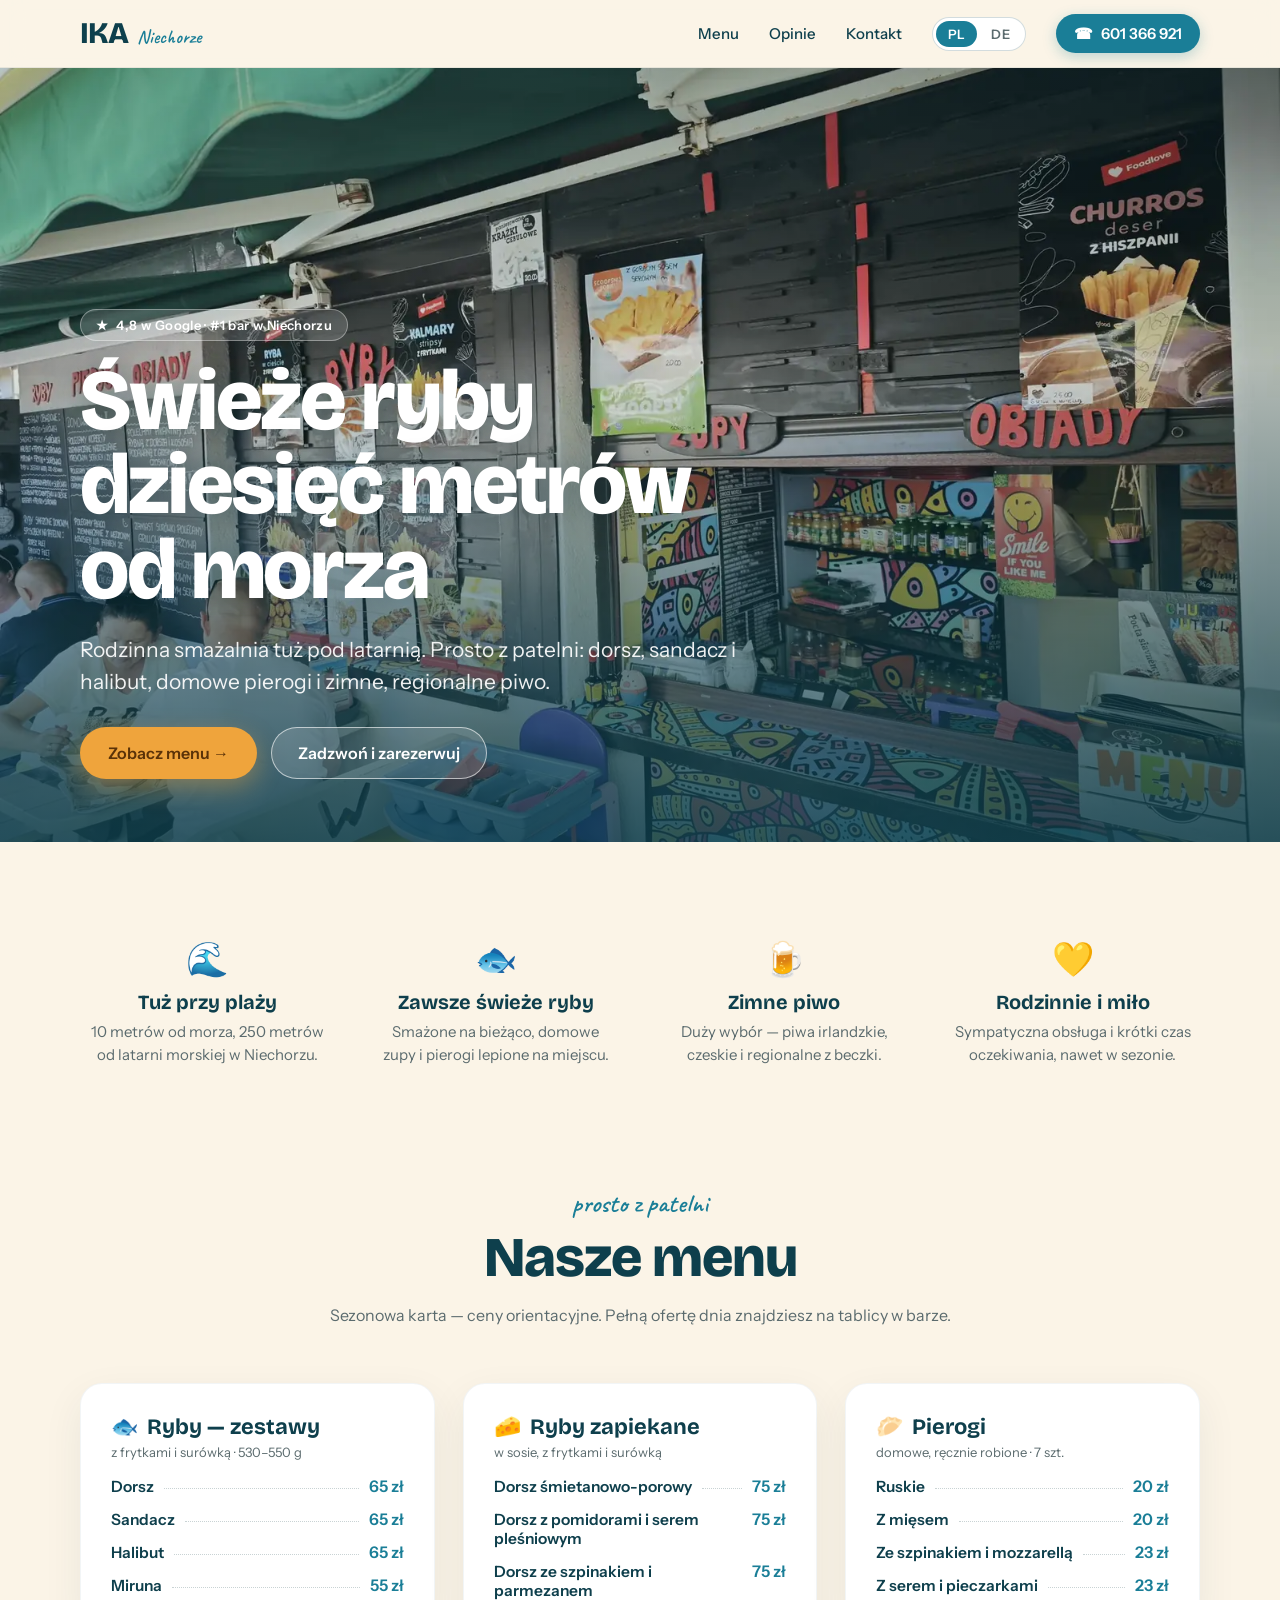
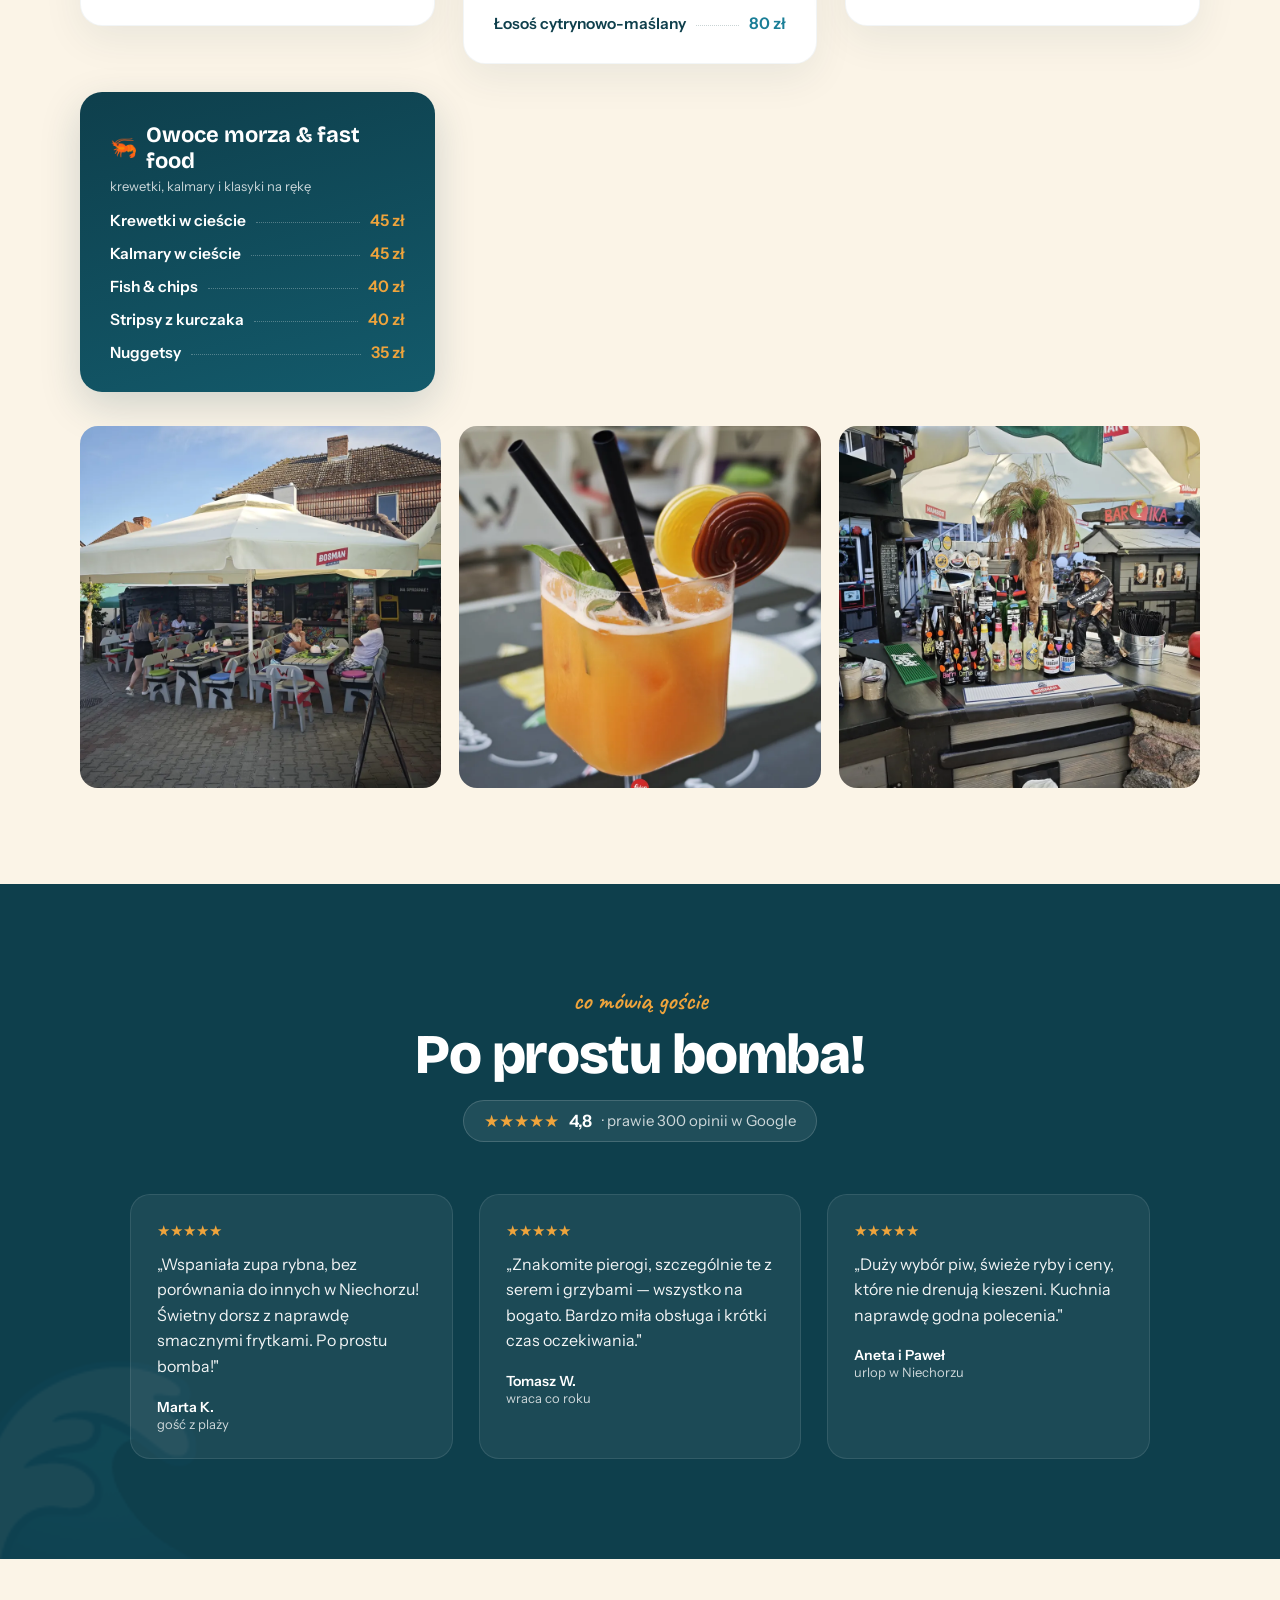
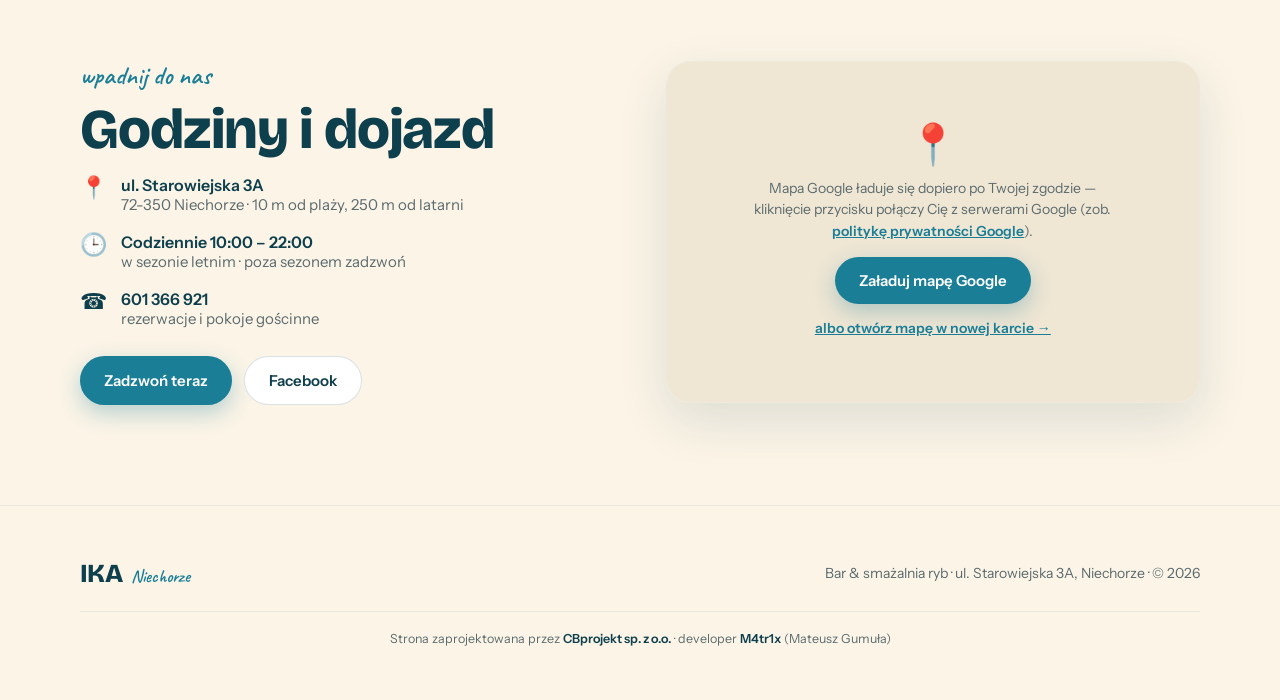
==== commit 26f1d7fe: "i18n: system PL/DE — przełącznik w nawigacji, słownik DE (assets/js/i18n.js), tłumaczone meta/alt/ar" ====
--- a/index.html
+++ b/index.html
@@ -64,19 +64,23 @@
 </head>
 <body>
 
-<a class="skip-link" href="#top">Przejdź do treści</a>
+<a class="skip-link" href="#top" data-i18n="skip">Przejdź do treści</a>
 
 <!-- NAV -->
 <header class="site-header">
-  <nav class="nav" aria-label="Nawigacja główna">
+  <nav class="nav" aria-label="Nawigacja główna" data-i18n-aria="nav.aria">
     <a href="#top" class="brand">
       <span class="brand__name">IKA</span>
       <span class="brand__sub">Niechorze</span>
     </a>
     <div class="nav__links">
-      <a href="#menu" class="nav__link">Menu</a>
-      <a href="#opinie" class="nav__link">Opinie</a>
-      <a href="#kontakt" class="nav__link">Kontakt</a>
+      <a href="#menu" class="nav__link" data-i18n="nav.menu">Menu</a>
+      <a href="#opinie" class="nav__link" data-i18n="nav.reviews">Opinie</a>
+      <a href="#kontakt" class="nav__link" data-i18n="nav.contact">Kontakt</a>
+      <div class="lang-switch" role="group" aria-label="Wybór języka" data-i18n-aria="lang.aria">
+        <button type="button" class="lang-switch__btn is-active" data-lang="pl" aria-pressed="true">PL</button>
+        <button type="button" class="lang-switch__btn" data-lang="de" aria-pressed="false">DE</button>
+      </div>
       <a href="tel:+48601366921" class="btn btn--phone">
         <span aria-hidden="true">☎</span> 601 366 921
       </a>
@@ -88,46 +92,46 @@
 
   <!-- HERO -->
   <section class="hero">
-    <img src="assets/img/hero.webp" alt="Bar IKA w Niechorzu — kontuar z menu rybnym i kolorowym muralem" class="hero__img" width="1600" height="1200" fetchpriority="high">
+    <img src="assets/img/hero.webp" alt="Bar IKA w Niechorzu — kontuar z menu rybnym i kolorowym muralem" data-i18n-alt="hero.alt" class="hero__img" width="1600" height="1200" fetchpriority="high">
     <div class="hero__overlay" aria-hidden="true"></div>
     <div class="hero__content">
       <div class="float-up">
-        <span class="hero__badge"><span aria-hidden="true">★</span> 4,8 w Google · #1 bar w Niechorzu</span>
-      </div>
-      <h1 class="hero__title float-up-2">Świeże ryby<br>dziesięć metrów<br>od morza</h1>
-      <p class="hero__lead float-up-3">
+        <span class="hero__badge"><span aria-hidden="true">★</span> <span data-i18n="hero.badge">4,8 w Google · #1 bar w Niechorzu</span></span>
+      </div>
+      <h1 class="hero__title float-up-2" data-i18n-html="hero.title">Świeże ryby<br>dziesięć metrów<br>od morza</h1>
+      <p class="hero__lead float-up-3" data-i18n="hero.lead">
         Rodzinna smażalnia tuż pod latarnią. Prosto z patelni: dorsz, sandacz i halibut, domowe pierogi i zimne, regionalne piwo.
       </p>
       <div class="hero__ctas float-up-4">
-        <a href="#menu" class="btn btn--amber">Zobacz menu →</a>
-        <a href="tel:+48601366921" class="btn btn--ghost">Zadzwoń i zarezerwuj</a>
+        <a href="#menu" class="btn btn--amber" data-i18n="hero.cta1">Zobacz menu →</a>
+        <a href="tel:+48601366921" class="btn btn--ghost" data-i18n="hero.cta2">Zadzwoń i zarezerwuj</a>
       </div>
     </div>
   </section>
 
   <!-- ATUTY -->
-  <section class="features" aria-label="Nasze atuty">
+  <section class="features" aria-label="Nasze atuty" data-i18n-aria="features.aria">
     <div class="wrap">
       <div class="features__grid">
         <div class="feature">
           <div class="feature__emoji" aria-hidden="true">🌊</div>
-          <h3 class="feature__title">Tuż przy plaży</h3>
-          <p class="feature__text">10 metrów od morza, 250 metrów od latarni morskiej w Niechorzu.</p>
+          <h3 class="feature__title" data-i18n="f1.title">Tuż przy plaży</h3>
+          <p class="feature__text" data-i18n="f1.text">10 metrów od morza, 250 metrów od latarni morskiej w Niechorzu.</p>
         </div>
         <div class="feature">
           <div class="feature__emoji" aria-hidden="true">🐟</div>
-          <h3 class="feature__title">Zawsze świeże ryby</h3>
-          <p class="feature__text">Smażone na bieżąco, domowe zupy i pierogi lepione na miejscu.</p>
+          <h3 class="feature__title" data-i18n="f2.title">Zawsze świeże ryby</h3>
+          <p class="feature__text" data-i18n="f2.text">Smażone na bieżąco, domowe zupy i pierogi lepione na miejscu.</p>
         </div>
         <div class="feature">
           <div class="feature__emoji" aria-hidden="true">🍺</div>
-          <h3 class="feature__title">Zimne piwo</h3>
-          <p class="feature__text">Duży wybór — piwa irlandzkie, czeskie i regionalne z beczki.</p>
+          <h3 class="feature__title" data-i18n="f3.title">Zimne piwo</h3>
+          <p class="feature__text" data-i18n="f3.text">Duży wybór — piwa irlandzkie, czeskie i regionalne z beczki.</p>
         </div>
         <div class="feature">
           <div class="feature__emoji" aria-hidden="true">💛</div>
-          <h3 class="feature__title">Rodzinnie i miło</h3>
-          <p class="feature__text">Sympatyczna obsługa i krótki czas oczekiwania, nawet w sezonie.</p>
+          <h3 class="feature__title" data-i18n="f4.title">Rodzinnie i miło</h3>
+          <p class="feature__text" data-i18n="f4.text">Sympatyczna obsługa i krótki czas oczekiwania, nawet w sezonie.</p>
         </div>
       </div>
     </div>
@@ -137,55 +141,55 @@
   <section id="menu" class="menu">
     <div class="wrap">
       <div class="section-head">
-        <span class="kicker">prosto z patelni</span>
-        <h2 class="section-title">Nasze menu</h2>
-        <p class="section-sub">Sezonowa karta — ceny orientacyjne. Pełną ofertę dnia znajdziesz na tablicy w barze.</p>
+        <span class="kicker" data-i18n="menu.kicker">prosto z patelni</span>
+        <h2 class="section-title" data-i18n="menu.title">Nasze menu</h2>
+        <p class="section-sub" data-i18n="menu.sub">Sezonowa karta — ceny orientacyjne. Pełną ofertę dnia znajdziesz na tablicy w barze.</p>
       </div>
 
       <div class="menu__grid">
 
         <div class="card">
-          <h3 class="card__title"><span aria-hidden="true">🐟</span> Ryby — zestawy</h3>
-          <p class="card__note">z frytkami i surówką · 530–550 g</p>
+          <h3 class="card__title"><span aria-hidden="true">🐟</span> <span data-i18n="menu.c1.title">Ryby — zestawy</span></h3>
+          <p class="card__note" data-i18n="menu.c1.note">z frytkami i surówką · 530–550 g</p>
           <ul class="price-list" role="list">
-            <li class="price-row"><span class="price-row__name">Dorsz</span><span class="price-row__dots" aria-hidden="true"></span><span class="price-row__value">65 zł</span></li>
-            <li class="price-row"><span class="price-row__name">Sandacz</span><span class="price-row__dots" aria-hidden="true"></span><span class="price-row__value">65 zł</span></li>
-            <li class="price-row"><span class="price-row__name">Halibut</span><span class="price-row__dots" aria-hidden="true"></span><span class="price-row__value">65 zł</span></li>
-            <li class="price-row"><span class="price-row__name">Miruna</span><span class="price-row__dots" aria-hidden="true"></span><span class="price-row__value">55 zł</span></li>
+            <li class="price-row"><span class="price-row__name" data-i18n="menu.c1.i1">Dorsz</span><span class="price-row__dots" aria-hidden="true"></span><span class="price-row__value">65 zł</span></li>
+            <li class="price-row"><span class="price-row__name" data-i18n="menu.c1.i2">Sandacz</span><span class="price-row__dots" aria-hidden="true"></span><span class="price-row__value">65 zł</span></li>
+            <li class="price-row"><span class="price-row__name" data-i18n="menu.c1.i3">Halibut</span><span class="price-row__dots" aria-hidden="true"></span><span class="price-row__value">65 zł</span></li>
+            <li class="price-row"><span class="price-row__name" data-i18n="menu.c1.i4">Miruna</span><span class="price-row__dots" aria-hidden="true"></span><span class="price-row__value">55 zł</span></li>
           </ul>
         </div>
 
         <div class="card">
-          <h3 class="card__title"><span aria-hidden="true">🧀</span> Ryby zapiekane</h3>
-          <p class="card__note">w sosie, z frytkami i surówką</p>
+          <h3 class="card__title"><span aria-hidden="true">🧀</span> <span data-i18n="menu.c2.title">Ryby zapiekane</span></h3>
+          <p class="card__note" data-i18n="menu.c2.note">w sosie, z frytkami i surówką</p>
           <ul class="price-list" role="list">
-            <li class="price-row"><span class="price-row__name">Dorsz śmietanowo-porowy</span><span class="price-row__dots" aria-hidden="true"></span><span class="price-row__value">75 zł</span></li>
-            <li class="price-row"><span class="price-row__name">Dorsz z pomidorami i serem pleśniowym</span><span class="price-row__dots" aria-hidden="true"></span><span class="price-row__value">75 zł</span></li>
-            <li class="price-row"><span class="price-row__name">Dorsz ze szpinakiem i parmezanem</span><span class="price-row__dots" aria-hidden="true"></span><span class="price-row__value">75 zł</span></li>
-            <li class="price-row"><span class="price-row__name">Łosoś cytrynowo-maślany</span><span class="price-row__dots" aria-hidden="true"></span><span class="price-row__value">80 zł</span></li>
+            <li class="price-row"><span class="price-row__name" data-i18n="menu.c2.i1">Dorsz śmietanowo-porowy</span><span class="price-row__dots" aria-hidden="true"></span><span class="price-row__value">75 zł</span></li>
+            <li class="price-row"><span class="price-row__name" data-i18n="menu.c2.i2">Dorsz z pomidorami i serem pleśniowym</span><span class="price-row__dots" aria-hidden="true"></span><span class="price-row__value">75 zł</span></li>
+            <li class="price-row"><span class="price-row__name" data-i18n="menu.c2.i3">Dorsz ze szpinakiem i parmezanem</span><span class="price-row__dots" aria-hidden="true"></span><span class="price-row__value">75 zł</span></li>
+            <li class="price-row"><span class="price-row__name" data-i18n="menu.c2.i4">Łosoś cytrynowo-maślany</span><span class="price-row__dots" aria-hidden="true"></span><span class="price-row__value">80 zł</span></li>
           </ul>
         </div>
 
         <div class="card">
-          <h3 class="card__title"><span aria-hidden="true">🥟</span> Pierogi</h3>
-          <p class="card__note">domowe, ręcznie robione · 7 szt.</p>
+          <h3 class="card__title"><span aria-hidden="true">🥟</span> <span data-i18n="menu.c3.title">Pierogi</span></h3>
+          <p class="card__note" data-i18n="menu.c3.note">domowe, ręcznie robione · 7 szt.</p>
           <ul class="price-list" role="list">
-            <li class="price-row"><span class="price-row__name">Ruskie</span><span class="price-row__dots" aria-hidden="true"></span><span class="price-row__value">20 zł</span></li>
-            <li class="price-row"><span class="price-row__name">Z mięsem</span><span class="price-row__dots" aria-hidden="true"></span><span class="price-row__value">20 zł</span></li>
-            <li class="price-row"><span class="price-row__name">Ze szpinakiem i mozzarellą</span><span class="price-row__dots" aria-hidden="true"></span><span class="price-row__value">23 zł</span></li>
-            <li class="price-row"><span class="price-row__name">Z serem i pieczarkami</span><span class="price-row__dots" aria-hidden="true"></span><span class="price-row__value">23 zł</span></li>
+            <li class="price-row"><span class="price-row__name" data-i18n="menu.c3.i1">Ruskie</span><span class="price-row__dots" aria-hidden="true"></span><span class="price-row__value">20 zł</span></li>
+            <li class="price-row"><span class="price-row__name" data-i18n="menu.c3.i2">Z mięsem</span><span class="price-row__dots" aria-hidden="true"></span><span class="price-row__value">20 zł</span></li>
+            <li class="price-row"><span class="price-row__name" data-i18n="menu.c3.i3">Ze szpinakiem i mozzarellą</span><span class="price-row__dots" aria-hidden="true"></span><span class="price-row__value">23 zł</span></li>
+            <li class="price-row"><span class="price-row__name" data-i18n="menu.c3.i4">Z serem i pieczarkami</span><span class="price-row__dots" aria-hidden="true"></span><span class="price-row__value">23 zł</span></li>
           </ul>
         </div>
 
         <div class="card card--dark">
-          <h3 class="card__title"><span aria-hidden="true">🦐</span> Owoce morza &amp; fast food</h3>
-          <p class="card__note">krewetki, kalmary i klasyki na rękę</p>
+          <h3 class="card__title"><span aria-hidden="true">🦐</span> <span data-i18n="menu.c4.title">Owoce morza &amp; fast food</span></h3>
+          <p class="card__note" data-i18n="menu.c4.note">krewetki, kalmary i klasyki na rękę</p>
           <ul class="price-list" role="list">
-            <li class="price-row"><span class="price-row__name">Krewetki w cieście</span><span class="price-row__dots" aria-hidden="true"></span><span class="price-row__value">45 zł</span></li>
-            <li class="price-row"><span class="price-row__name">Kalmary w cieście</span><span class="price-row__dots" aria-hidden="true"></span><span class="price-row__value">45 zł</span></li>
-            <li class="price-row"><span class="price-row__name">Fish &amp; chips</span><span class="price-row__dots" aria-hidden="true"></span><span class="price-row__value">40 zł</span></li>
-            <li class="price-row"><span class="price-row__name">Stripsy z kurczaka</span><span class="price-row__dots" aria-hidden="true"></span><span class="price-row__value">40 zł</span></li>
-            <li class="price-row"><span class="price-row__name">Nuggetsy</span><span class="price-row__dots" aria-hidden="true"></span><span class="price-row__value">35 zł</span></li>
+            <li class="price-row"><span class="price-row__name" data-i18n="menu.c4.i1">Krewetki w cieście</span><span class="price-row__dots" aria-hidden="true"></span><span class="price-row__value">45 zł</span></li>
+            <li class="price-row"><span class="price-row__name" data-i18n="menu.c4.i2">Kalmary w cieście</span><span class="price-row__dots" aria-hidden="true"></span><span class="price-row__value">45 zł</span></li>
+            <li class="price-row"><span class="price-row__name" data-i18n="menu.c4.i3">Fish &amp; chips</span><span class="price-row__dots" aria-hidden="true"></span><span class="price-row__value">40 zł</span></li>
+            <li class="price-row"><span class="price-row__name" data-i18n="menu.c4.i4">Stripsy z kurczaka</span><span class="price-row__dots" aria-hidden="true"></span><span class="price-row__value">40 zł</span></li>
+            <li class="price-row"><span class="price-row__name" data-i18n="menu.c4.i5">Nuggetsy</span><span class="price-row__dots" aria-hidden="true"></span><span class="price-row__value">35 zł</span></li>
           </ul>
         </div>
 
@@ -193,9 +197,9 @@
 
       <!-- Galeria -->
       <div class="gallery">
-        <img src="assets/img/galeria-1.webp" alt="Taras Baru IKA z parasolami i miejscami na zewnątrz" loading="lazy" width="900" height="900" class="gallery__img">
-        <img src="assets/img/galeria-2.webp" alt="Mrożony drink owocowy podany w Barze IKA" loading="lazy" width="900" height="900" class="gallery__img">
-        <img src="assets/img/galeria-3.webp" alt="Bar z wyborem regionalnego i lanego piwa" loading="lazy" width="900" height="900" class="gallery__img">
+        <img src="assets/img/galeria-1.webp" alt="Taras Baru IKA z parasolami i miejscami na zewnątrz" data-i18n-alt="g1.alt" loading="lazy" width="900" height="900" class="gallery__img">
+        <img src="assets/img/galeria-2.webp" alt="Mrożony drink owocowy podany w Barze IKA" data-i18n-alt="g2.alt" loading="lazy" width="900" height="900" class="gallery__img">
+        <img src="assets/img/galeria-3.webp" alt="Bar z wyborem regionalnego i lanego piwa" data-i18n-alt="g3.alt" loading="lazy" width="900" height="900" class="gallery__img">
       </div>
     </div>
   </section>
@@ -205,43 +209,43 @@
     <div class="reviews__wave" aria-hidden="true">🌊</div>
     <div class="reviews__inner">
       <div class="reviews__head">
-        <span class="kicker kicker--amber">co mówią goście</span>
-        <h2 class="section-title">Po prostu bomba!</h2>
+        <span class="kicker kicker--amber" data-i18n="rev.kicker">co mówią goście</span>
+        <h2 class="section-title" data-i18n="rev.title">Po prostu bomba!</h2>
         <div class="rating-pill">
-          <span class="rating-pill__stars" role="img" aria-label="Ocena 4,8 na 5 gwiazdek">★★★★★</span>
+          <span class="rating-pill__stars" role="img" aria-label="Ocena 4,8 na 5 gwiazdek" data-i18n-aria="rev.rating">★★★★★</span>
           <strong class="rating-pill__value">4,8</strong>
-          <span class="rating-pill__count">· prawie 300 opinii w Google</span>
+          <span class="rating-pill__count" data-i18n="rev.count">· prawie 300 opinii w Google</span>
         </div>
       </div>
       <div class="reviews__grid">
         <figure class="review">
-          <div class="review__stars" role="img" aria-label="5 gwiazdek">★★★★★</div>
+          <div class="review__stars" role="img" aria-label="5 gwiazdek" data-i18n-aria="rev.stars5">★★★★★</div>
           <blockquote>
-            <p>„Wspaniała zupa rybna, bez porównania do innych w Niechorzu! Świetny dorsz z naprawdę smacznymi frytkami. Po prostu bomba!"</p>
+            <p data-i18n-html="rev1.q">„Wspaniała zupa rybna, bez porównania do innych w Niechorzu! Świetny dorsz z naprawdę smacznymi frytkami. Po prostu bomba!"</p>
           </blockquote>
           <figcaption>
             <div class="review__author">Marta K.</div>
-            <div class="review__meta">gość z plaży</div>
+            <div class="review__meta" data-i18n="rev1.meta">gość z plaży</div>
           </figcaption>
         </figure>
         <figure class="review">
-          <div class="review__stars" role="img" aria-label="5 gwiazdek">★★★★★</div>
+          <div class="review__stars" role="img" aria-label="5 gwiazdek" data-i18n-aria="rev.stars5">★★★★★</div>
           <blockquote>
-            <p>„Znakomite pierogi, szczególnie te z serem i grzybami — wszystko na bogato. Bardzo miła obsługa i krótki czas oczekiwania."</p>
+            <p data-i18n-html="rev2.q">„Znakomite pierogi, szczególnie te z serem i grzybami — wszystko na bogato. Bardzo miła obsługa i krótki czas oczekiwania."</p>
           </blockquote>
           <figcaption>
             <div class="review__author">Tomasz W.</div>
-            <div class="review__meta">wraca co roku</div>
+            <div class="review__meta" data-i18n="rev2.meta">wraca co roku</div>
           </figcaption>
         </figure>
         <figure class="review">
-          <div class="review__stars" role="img" aria-label="5 gwiazdek">★★★★★</div>
+          <div class="review__stars" role="img" aria-label="5 gwiazdek" data-i18n-aria="rev.stars5">★★★★★</div>
           <blockquote>
-            <p>„Duży wybór piw, świeże ryby i ceny, które nie drenują kieszeni. Kuchnia naprawdę godna polecenia."</p>
+            <p data-i18n-html="rev3.q">„Duży wybór piw, świeże ryby i ceny, które nie drenują kieszeni. Kuchnia naprawdę godna polecenia."</p>
           </blockquote>
           <figcaption>
             <div class="review__author">Aneta i Paweł</div>
-            <div class="review__meta">urlop w Niechorzu</div>
+            <div class="review__meta" data-i18n="rev3.meta">urlop w Niechorzu</div>
           </figcaption>
         </figure>
       </div>
@@ -252,45 +256,45 @@
   <section id="kontakt" class="contact">
     <div class="wrap contact__grid">
       <div>
-        <span class="kicker">wpadnij do nas</span>
-        <h2 class="section-title">Godziny i dojazd</h2>
+        <span class="kicker" data-i18n="con.kicker">wpadnij do nas</span>
+        <h2 class="section-title" data-i18n="con.title">Godziny i dojazd</h2>
         <address>
           <div class="info-row">
             <span class="info-row__emoji" aria-hidden="true">📍</span>
             <div>
               <div class="info-row__title">ul. Starowiejska 3A</div>
-              <div class="info-row__sub">72-350 Niechorze · 10 m od plaży, 250 m od latarni</div>
+              <div class="info-row__sub" data-i18n="con.addr">72-350 Niechorze · 10 m od plaży, 250 m od latarni</div>
             </div>
           </div>
           <div class="info-row">
             <span class="info-row__emoji" aria-hidden="true">🕒</span>
             <div>
-              <div class="info-row__title">Codziennie 10:00 – 22:00</div>
-              <div class="info-row__sub">w sezonie letnim · poza sezonem zadzwoń</div>
+              <div class="info-row__title" data-i18n="con.hours">Codziennie 10:00 – 22:00</div>
+              <div class="info-row__sub" data-i18n="con.hours.sub">w sezonie letnim · poza sezonem zadzwoń</div>
             </div>
           </div>
           <div class="info-row">
             <span class="info-row__emoji" aria-hidden="true">☎</span>
             <div>
               <div class="info-row__title"><a href="tel:+48601366921">601 366 921</a></div>
-              <div class="info-row__sub">rezerwacje i pokoje gościnne</div>
+              <div class="info-row__sub" data-i18n="con.phone.sub">rezerwacje i pokoje gościnne</div>
             </div>
           </div>
         </address>
         <div class="contact__ctas">
-          <a href="tel:+48601366921" class="btn btn--teal">Zadzwoń teraz</a>
+          <a href="tel:+48601366921" class="btn btn--teal" data-i18n="con.cta">Zadzwoń teraz</a>
           <a href="https://www.facebook.com/ikaniechorze" target="_blank" rel="noopener noreferrer" class="btn btn--outline">Facebook</a>
         </div>
       </div>
       <div class="map-card">
         <div class="map-placeholder" id="map-box">
           <span class="map-placeholder__emoji" aria-hidden="true">📍</span>
-          <p class="map-placeholder__text">
+          <p class="map-placeholder__text" data-i18n-html="map.consent">
             Mapa Google ładuje się dopiero po Twojej zgodzie — kliknięcie przycisku połączy Cię z serwerami Google (zob. <a class="map-placeholder__link" href="https://policies.google.com/privacy" target="_blank" rel="noopener noreferrer">politykę prywatności Google</a>).
           </p>
-          <button type="button" class="btn btn--teal" id="map-load">Załaduj mapę Google</button>
+          <button type="button" class="btn btn--teal" id="map-load" data-i18n="map.load">Załaduj mapę Google</button>
           <p class="map-placeholder__text">
-            <a class="map-placeholder__link" href="https://www.google.com/maps?q=Bar%20Ika%20Starowiejska%203A%20Niechorze" target="_blank" rel="noopener noreferrer">albo otwórz mapę w nowej karcie →</a>
+            <a class="map-placeholder__link" href="https://www.google.com/maps?q=Bar%20Ika%20Starowiejska%203A%20Niechorze" target="_blank" rel="noopener noreferrer" data-i18n="map.open">albo otwórz mapę w nowej karcie →</a>
           </p>
         </div>
       </div>
@@ -307,15 +311,16 @@
         <span class="site-footer__brand-name">IKA</span>
         <span class="site-footer__brand-sub">Niechorze</span>
       </div>
-      <p class="site-footer__info">Bar &amp; smażalnia ryb · ul. Starowiejska 3A, Niechorze · © <span id="rok">2026</span></p>
+      <p class="site-footer__info"><span data-i18n="footer.info">Bar &amp; smażalnia ryb · ul. Starowiejska 3A, Niechorze</span> · © <span id="rok">2026</span></p>
     </div>
     <div class="site-footer__credits">
-      <p>Strona zaprojektowana przez <strong>CBprojekt sp. z o.o.</strong> · developer <strong>M4tr1x</strong> (Mateusz Gumuła)</p>
+      <p data-i18n-html="footer.credits">Strona zaprojektowana przez <strong>CBprojekt sp. z o.o.</strong> · developer <strong>M4tr1x</strong> (Mateusz Gumuła)</p>
     </div>
   </div>
 </footer>
 
 <script src="assets/js/map.js" defer></script>
+<script src="assets/js/i18n.js" defer></script>
 
 </body>
 </html>
--- a/assets/css/style.css
+++ b/assets/css/style.css
@@ -655,3 +655,41 @@
   line-height: 1.5;
 }
 .site-footer__credits strong { color: var(--navy); font-weight: 600; }
+
+/* --- Przełącznik języka (PL/DE) ------------------------------------------ */
+
+.lang-switch {
+  display: inline-flex;
+  gap: 2px;
+  padding: 3px;
+  border: 1px solid rgba(14, 63, 76, 0.18);
+  border-radius: 999px;
+  background: #fff;
+}
+
+.lang-switch__btn {
+  border: 0;
+  background: transparent;
+  color: var(--muted);
+  font: inherit;
+  font-size: 13px;
+  font-weight: 600;
+  letter-spacing: 0.02em;
+  padding: 5px 12px;
+  border-radius: 999px;
+  cursor: pointer;
+}
+
+.lang-switch__btn.is-active {
+  background: var(--teal);
+  color: #fff;
+}
+
+.lang-switch__btn:not(.is-active):hover {
+  color: var(--navy);
+}
+
+.lang-switch__btn:focus-visible {
+  outline: 2px solid var(--teal);
+  outline-offset: 2px;
+}
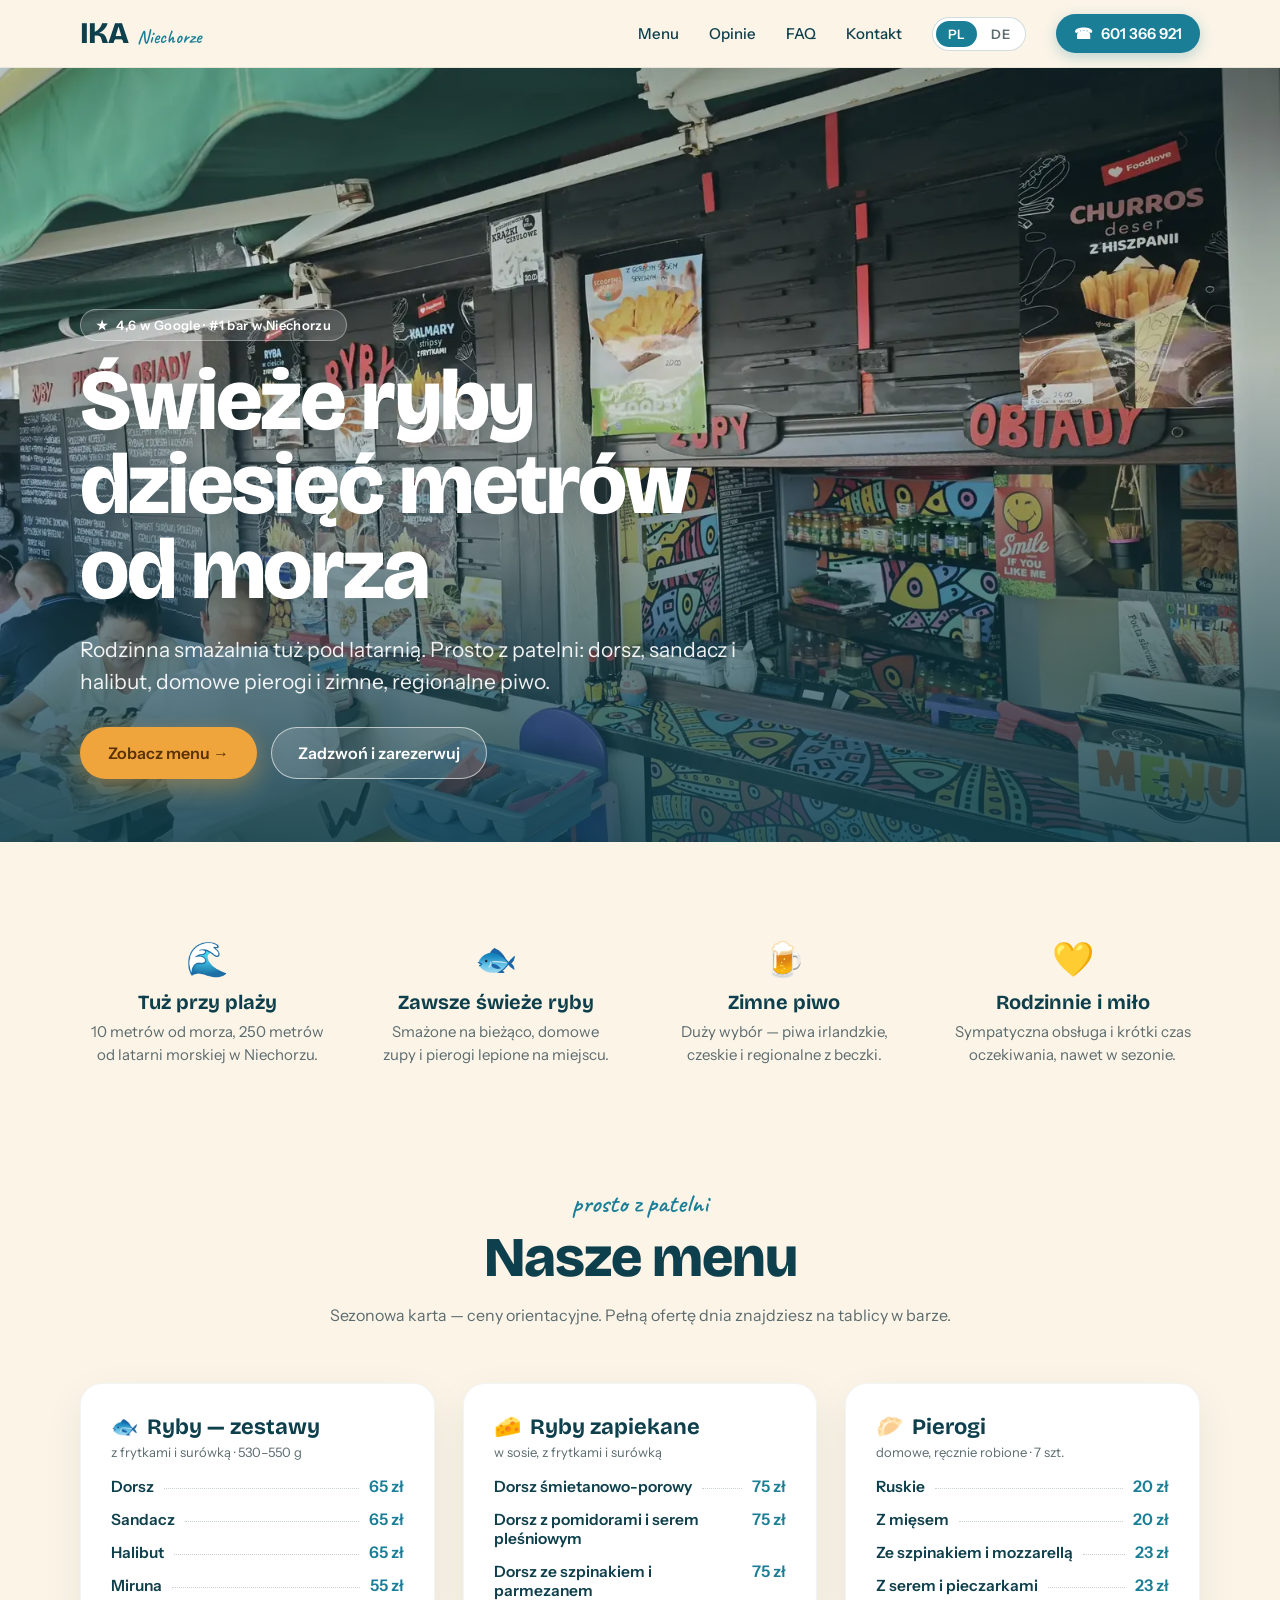
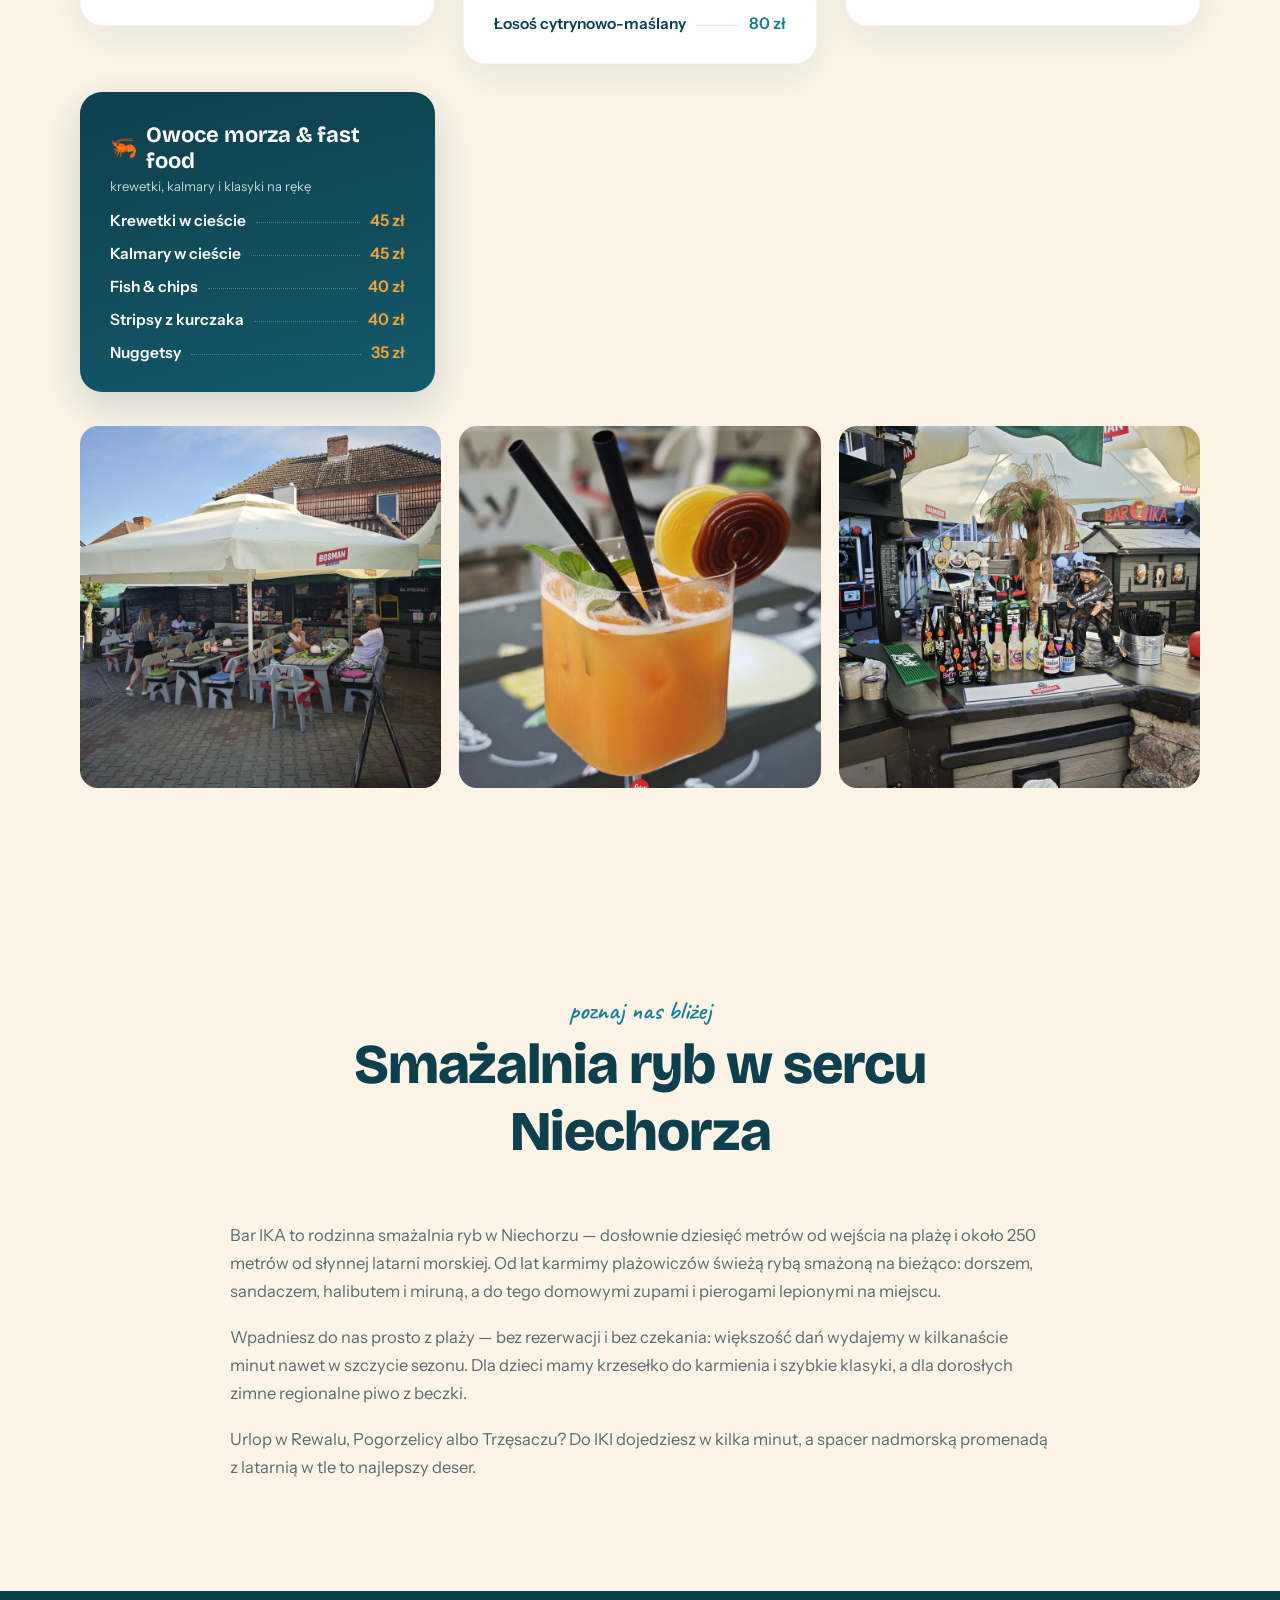
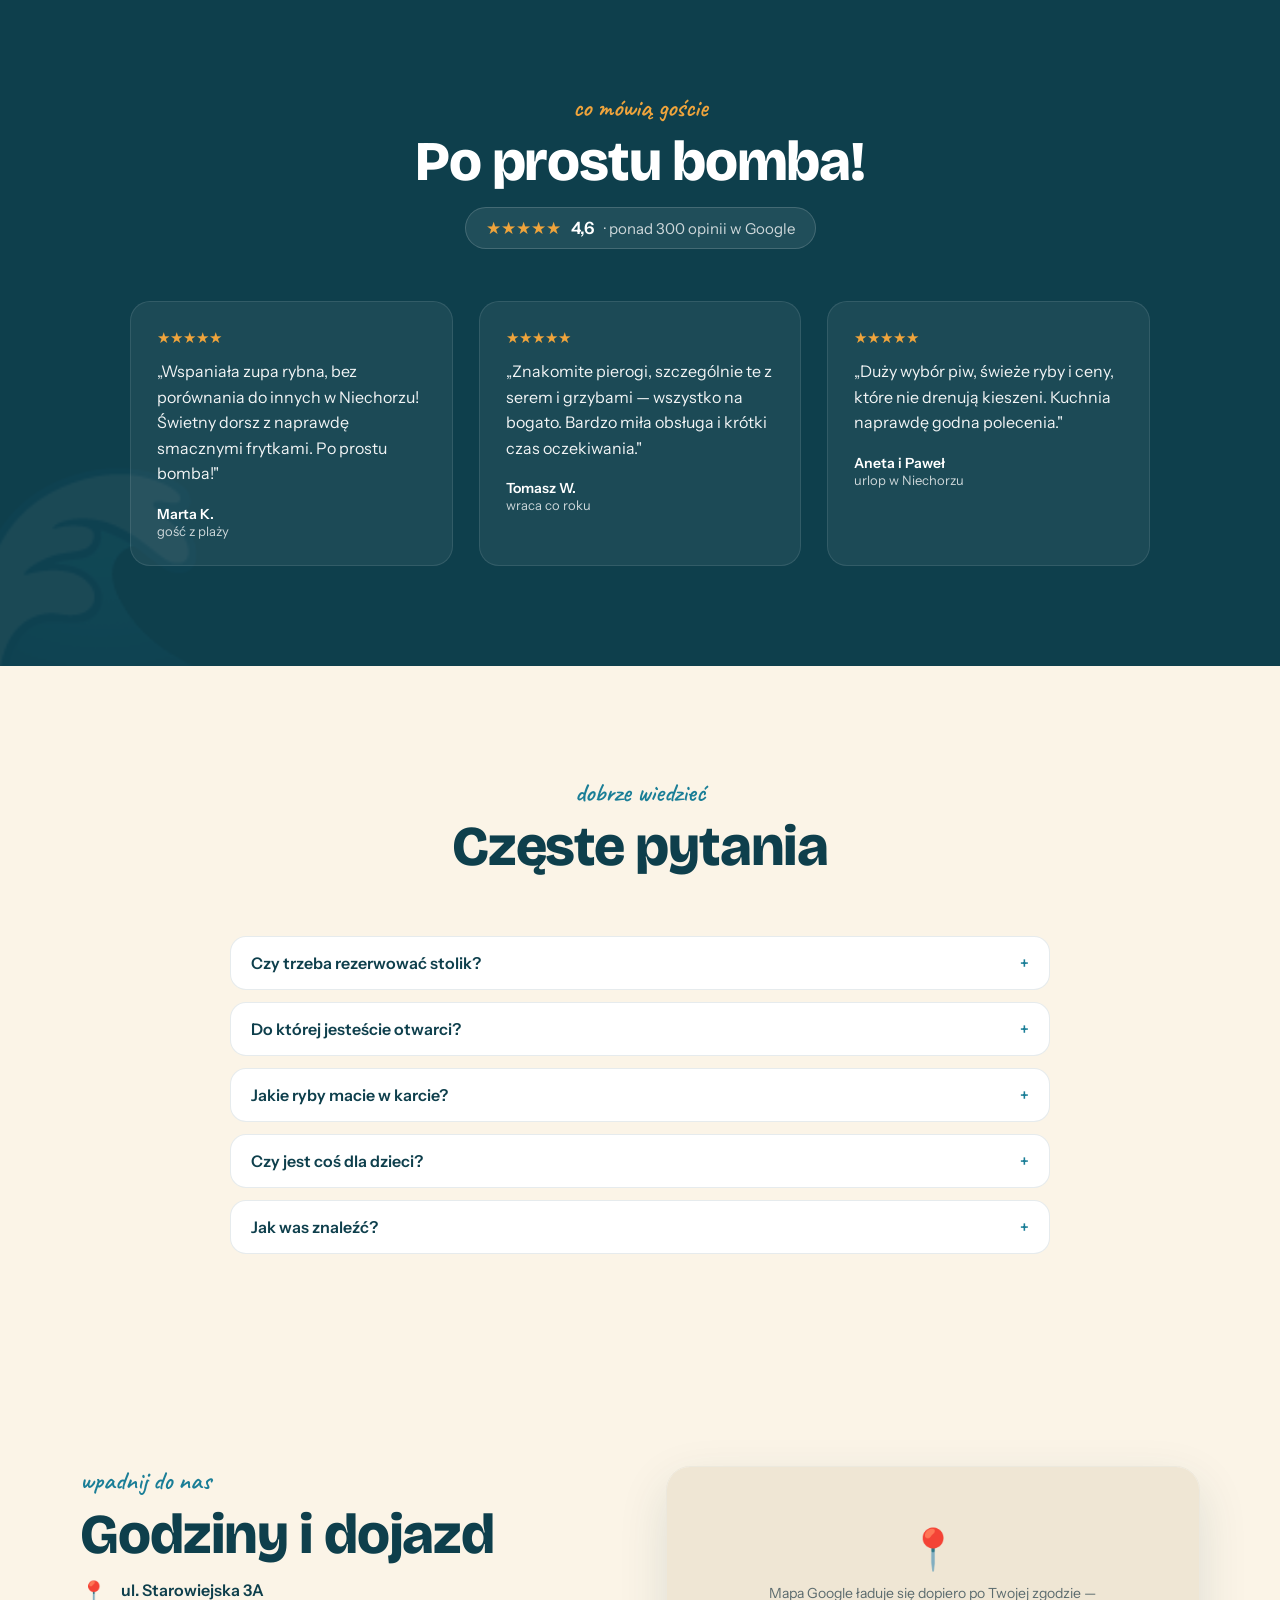
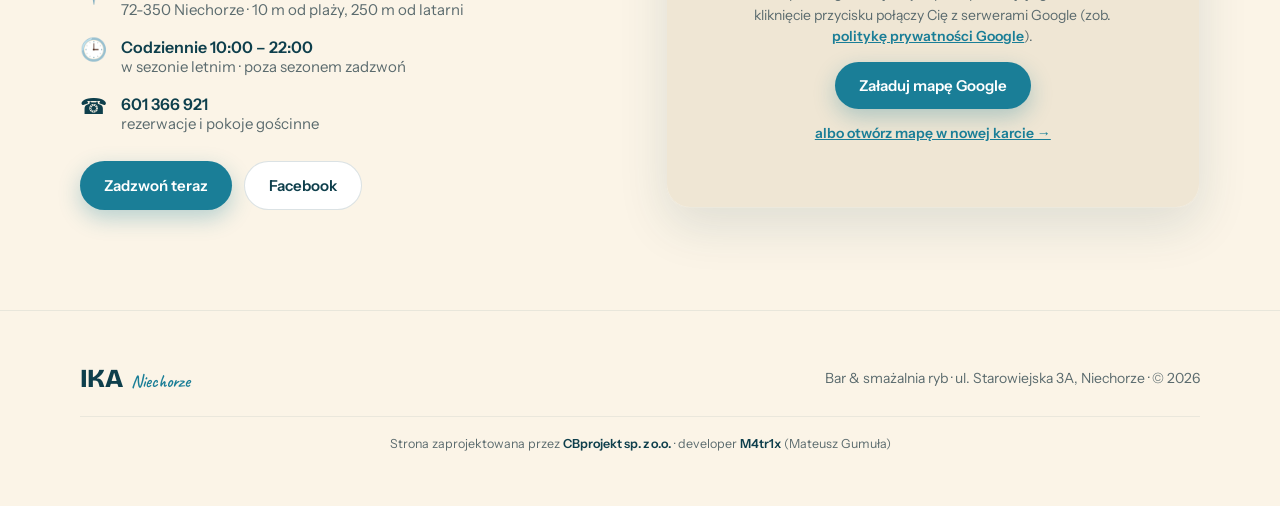
==== commit 9aff5447: "SEO: schema Restaurant z geo i pelnym menu, FAQPage, sekcje O nas i FAQ, title/description pod frazy" ====
--- a/index.html
+++ b/index.html
@@ -5,8 +5,8 @@
 <meta name="viewport" content="width=device-width, initial-scale=1">
 <meta http-equiv="Content-Security-Policy" content="default-src 'self'; script-src 'self'; style-src 'self'; img-src 'self' data:; font-src 'self'; frame-src https://www.google.com; object-src 'none'; base-uri 'self'; form-action 'none'">
 
-<title>Bar IKA Niechorze — smażalnia ryb 10 m od plaży | świeże ryby, pierogi, piwo</title>
-<meta name="description" content="Bar IKA w Niechorzu — rodzinna smażalnia ryb tuż przy plaży i latarni morskiej. Świeży dorsz, sandacz i halibut prosto z patelni, domowe pierogi, owoce morza i zimne regionalne piwo. Codziennie 10:00–22:00, ul. Starowiejska 3A.">
+<title>Smażalnia ryb Niechorze — Bar IKA | świeże ryby 10 m od plaży</title>
+<meta name="description" content="Gdzie zjeść w Niechorzu? Bar IKA — rodzinna smażalnia ryb 10 m od plaży i 250 m od latarni. Świeży dorsz, sandacz i halibut, domowe pierogi, zimne piwo. Codziennie 10:00–22:00, ul. Starowiejska 3A.">
 <link rel="canonical" href="https://m4tr1x-dev.github.io/IKA-website/">
 <meta name="theme-color" content="#FBF4E7">
 
@@ -36,6 +36,7 @@
 {
   "@context": "https://schema.org",
   "@type": "Restaurant",
+  "@id": "https://m4tr1x-dev.github.io/IKA-website/#restauracja",
   "name": "Bar IKA",
   "alternateName": "Bar IKA Niechorze",
   "description": "Rodzinna smażalnia ryb tuż przy plaży i latarni morskiej w Niechorzu — świeże ryby prosto z patelni, domowe pierogi, owoce morza i regionalne piwo.",
@@ -50,15 +51,84 @@
     "streetAddress": "ul. Starowiejska 3A",
     "addressLocality": "Niechorze",
     "postalCode": "72-350",
+    "addressRegion": "Zachodniopomorskie",
     "addressCountry": "PL"
   },
+  "geo": {
+    "@type": "GeoCoordinates",
+    "latitude": 54.0958536,
+    "longitude": 15.0710002
+  },
+  "hasMap": "https://www.google.com/maps?q=Bar%20Ika%20Starowiejska%203A%20Niechorze",
   "openingHoursSpecification": {
     "@type": "OpeningHoursSpecification",
     "dayOfWeek": ["Monday", "Tuesday", "Wednesday", "Thursday", "Friday", "Saturday", "Sunday"],
     "opens": "10:00",
     "closes": "22:00"
   },
+  "menu": "https://m4tr1x-dev.github.io/IKA-website/#menu",
+  "hasMenu": {
+    "@type": "Menu",
+    "name": "Karta Baru IKA",
+    "inLanguage": "pl",
+    "hasMenuSection": [
+      {
+        "@type": "MenuSection",
+        "name": "Ryby — zestawy (z frytkami i surówką, 530–550 g)",
+        "hasMenuItem": [
+          {"@type": "MenuItem", "name": "Dorsz — zestaw", "offers": {"@type": "Offer", "price": "65", "priceCurrency": "PLN"}},
+          {"@type": "MenuItem", "name": "Sandacz — zestaw", "offers": {"@type": "Offer", "price": "65", "priceCurrency": "PLN"}},
+          {"@type": "MenuItem", "name": "Halibut — zestaw", "offers": {"@type": "Offer", "price": "65", "priceCurrency": "PLN"}},
+          {"@type": "MenuItem", "name": "Miruna — zestaw", "offers": {"@type": "Offer", "price": "55", "priceCurrency": "PLN"}}
+        ]
+      },
+      {
+        "@type": "MenuSection",
+        "name": "Ryby zapiekane w sosie (z frytkami i surówką)",
+        "hasMenuItem": [
+          {"@type": "MenuItem", "name": "Dorsz śmietanowo-porowy", "offers": {"@type": "Offer", "price": "75", "priceCurrency": "PLN"}},
+          {"@type": "MenuItem", "name": "Dorsz z pomidorami i serem pleśniowym", "offers": {"@type": "Offer", "price": "75", "priceCurrency": "PLN"}},
+          {"@type": "MenuItem", "name": "Dorsz ze szpinakiem i parmezanem", "offers": {"@type": "Offer", "price": "75", "priceCurrency": "PLN"}},
+          {"@type": "MenuItem", "name": "Łosoś cytrynowo-maślany", "offers": {"@type": "Offer", "price": "80", "priceCurrency": "PLN"}}
+        ]
+      },
+      {
+        "@type": "MenuSection",
+        "name": "Pierogi domowe (7 szt.)",
+        "hasMenuItem": [
+          {"@type": "MenuItem", "name": "Pierogi ruskie", "offers": {"@type": "Offer", "price": "20", "priceCurrency": "PLN"}},
+          {"@type": "MenuItem", "name": "Pierogi z mięsem", "offers": {"@type": "Offer", "price": "20", "priceCurrency": "PLN"}},
+          {"@type": "MenuItem", "name": "Pierogi ze szpinakiem i mozzarellą", "offers": {"@type": "Offer", "price": "23", "priceCurrency": "PLN"}},
+          {"@type": "MenuItem", "name": "Pierogi z serem i pieczarkami", "offers": {"@type": "Offer", "price": "23", "priceCurrency": "PLN"}}
+        ]
+      },
+      {
+        "@type": "MenuSection",
+        "name": "Owoce morza i fast food",
+        "hasMenuItem": [
+          {"@type": "MenuItem", "name": "Krewetki w cieście", "offers": {"@type": "Offer", "price": "45", "priceCurrency": "PLN"}},
+          {"@type": "MenuItem", "name": "Kalmary w cieście", "offers": {"@type": "Offer", "price": "45", "priceCurrency": "PLN"}},
+          {"@type": "MenuItem", "name": "Fish & chips", "offers": {"@type": "Offer", "price": "40", "priceCurrency": "PLN"}},
+          {"@type": "MenuItem", "name": "Stripsy z kurczaka", "offers": {"@type": "Offer", "price": "40", "priceCurrency": "PLN"}},
+          {"@type": "MenuItem", "name": "Nuggetsy", "offers": {"@type": "Offer", "price": "35", "priceCurrency": "PLN"}}
+        ]
+      }
+    ]
+  },
   "sameAs": ["https://www.facebook.com/ikaniechorze"]
+}
+</script>
+<script type="application/ld+json">
+{
+  "@context": "https://schema.org",
+  "@type": "FAQPage",
+  "mainEntity": [
+    {"@type": "Question", "name": "Czy trzeba rezerwować stolik?", "acceptedAnswer": {"@type": "Answer", "text": "Nie — działamy jak klasyczna nadmorska smażalnia: zamawiasz przy okienku i siadasz przy stoliku na tarasie. Przy większych grupach lub poza sezonem warto wcześniej zadzwonić: 601 366 921."}},
+    {"@type": "Question", "name": "Do której jesteście otwarci?", "acceptedAnswer": {"@type": "Answer", "text": "W sezonie letnim codziennie od 10:00 do 22:00. Poza sezonem godziny mogą się różnić — najlepiej zadzwoń przed przyjściem."}},
+    {"@type": "Question", "name": "Jakie ryby macie w karcie?", "acceptedAnswer": {"@type": "Answer", "text": "Zawsze świeże: dorsz, sandacz, halibut i miruna — smażone na bieżąco, w zestawach z frytkami i surówką. Do tego ryby zapiekane w sosach, owoce morza i domowe pierogi. Pełna karta dnia wisi na tablicy przy barze."}},
+    {"@type": "Question", "name": "Czy jest coś dla dzieci?", "acceptedAnswer": {"@type": "Answer", "text": "Tak — nuggetsy, stripsy z kurczaka i frytki znikają u najmłodszych najszybciej. Na miejscu jest też krzesełko do karmienia."}},
+    {"@type": "Question", "name": "Jak was znaleźć?", "acceptedAnswer": {"@type": "Answer", "text": "Ul. Starowiejska 3A w Niechorzu — 10 metrów od wejścia na plażę i około 250 metrów od latarni morskiej. Szukaj zielonych parasoli i kolorowego szyldu IKA."}}
+  ]
 }
 </script>
 </head>
@@ -76,6 +146,7 @@
     <div class="nav__links">
       <a href="#menu" class="nav__link" data-i18n="nav.menu">Menu</a>
       <a href="#opinie" class="nav__link" data-i18n="nav.reviews">Opinie</a>
+      <a href="#faq" class="nav__link" data-i18n="nav.faq">FAQ</a>
       <a href="#kontakt" class="nav__link" data-i18n="nav.contact">Kontakt</a>
       <div class="lang-switch" role="group" aria-label="Wybór języka" data-i18n-aria="lang.aria">
         <button type="button" class="lang-switch__btn is-active" data-lang="pl" aria-pressed="true">PL</button>
@@ -96,7 +167,7 @@
     <div class="hero__overlay" aria-hidden="true"></div>
     <div class="hero__content">
       <div class="float-up">
-        <span class="hero__badge"><span aria-hidden="true">★</span> <span data-i18n="hero.badge">4,8 w Google · #1 bar w Niechorzu</span></span>
+        <span class="hero__badge"><span aria-hidden="true">★</span> <span data-i18n="hero.badge">4,6 w Google · #1 bar w Niechorzu</span></span>
       </div>
       <h1 class="hero__title float-up-2" data-i18n-html="hero.title">Świeże ryby<br>dziesięć metrów<br>od morza</h1>
       <p class="hero__lead float-up-3" data-i18n="hero.lead">
@@ -204,6 +275,21 @@
     </div>
   </section>
 
+  <!-- O NAS -->
+  <section id="o-nas" class="about">
+    <div class="wrap">
+      <div class="section-head">
+        <span class="kicker" data-i18n="about.kicker">poznaj nas bliżej</span>
+        <h2 class="section-title" data-i18n="about.title">Smażalnia ryb w sercu Niechorza</h2>
+      </div>
+      <div class="about__cols">
+        <p class="about__text" data-i18n="about.p1">Bar IKA to rodzinna smażalnia ryb w Niechorzu — dosłownie dziesięć metrów od wejścia na plażę i około 250 metrów od słynnej latarni morskiej. Od lat karmimy plażowiczów świeżą rybą smażoną na bieżąco: dorszem, sandaczem, halibutem i miruną, a do tego domowymi zupami i pierogami lepionymi na miejscu.</p>
+        <p class="about__text" data-i18n="about.p2">Wpadniesz do nas prosto z plaży — bez rezerwacji i bez czekania: większość dań wydajemy w kilkanaście minut nawet w szczycie sezonu. Dla dzieci mamy krzesełko do karmienia i szybkie klasyki, a dla dorosłych zimne regionalne piwo z beczki.</p>
+        <p class="about__text" data-i18n="about.p3">Urlop w Rewalu, Pogorzelicy albo Trzęsaczu? Do IKI dojedziesz w kilka minut, a spacer nadmorską promenadą z latarnią w tle to najlepszy deser.</p>
+      </div>
+    </div>
+  </section>
+
   <!-- OPINIE -->
   <section id="opinie" class="reviews">
     <div class="reviews__wave" aria-hidden="true">🌊</div>
@@ -212,9 +298,9 @@
         <span class="kicker kicker--amber" data-i18n="rev.kicker">co mówią goście</span>
         <h2 class="section-title" data-i18n="rev.title">Po prostu bomba!</h2>
         <div class="rating-pill">
-          <span class="rating-pill__stars" role="img" aria-label="Ocena 4,8 na 5 gwiazdek" data-i18n-aria="rev.rating">★★★★★</span>
-          <strong class="rating-pill__value">4,8</strong>
-          <span class="rating-pill__count" data-i18n="rev.count">· prawie 300 opinii w Google</span>
+          <span class="rating-pill__stars" role="img" aria-label="Ocena 4,6 na 5 gwiazdek" data-i18n-aria="rev.rating">★★★★★</span>
+          <strong class="rating-pill__value">4,6</strong>
+          <span class="rating-pill__count" data-i18n="rev.count">· ponad 300 opinii w Google</span>
         </div>
       </div>
       <div class="reviews__grid">
@@ -248,6 +334,38 @@
             <div class="review__meta" data-i18n="rev3.meta">urlop w Niechorzu</div>
           </figcaption>
         </figure>
+      </div>
+    </div>
+  </section>
+
+  <!-- FAQ -->
+  <section id="faq" class="faq">
+    <div class="wrap">
+      <div class="section-head">
+        <span class="kicker" data-i18n="faq.kicker">dobrze wiedzieć</span>
+        <h2 class="section-title" data-i18n="faq.title">Częste pytania</h2>
+      </div>
+      <div class="faq__list">
+        <details class="faq__item">
+          <summary><span data-i18n="faq.q1">Czy trzeba rezerwować stolik?</span></summary>
+          <p class="faq__answer" data-i18n="faq.a1">Nie — działamy jak klasyczna nadmorska smażalnia: zamawiasz przy okienku i siadasz przy stoliku na tarasie. Przy większych grupach lub poza sezonem warto wcześniej zadzwonić: 601 366 921.</p>
+        </details>
+        <details class="faq__item">
+          <summary><span data-i18n="faq.q2">Do której jesteście otwarci?</span></summary>
+          <p class="faq__answer" data-i18n="faq.a2">W sezonie letnim codziennie od 10:00 do 22:00. Poza sezonem godziny mogą się różnić — najlepiej zadzwoń przed przyjściem.</p>
+        </details>
+        <details class="faq__item">
+          <summary><span data-i18n="faq.q3">Jakie ryby macie w karcie?</span></summary>
+          <p class="faq__answer" data-i18n="faq.a3">Zawsze świeże: dorsz, sandacz, halibut i miruna — smażone na bieżąco, w zestawach z frytkami i surówką. Do tego ryby zapiekane w sosach, owoce morza i domowe pierogi. Pełna karta dnia wisi na tablicy przy barze.</p>
+        </details>
+        <details class="faq__item">
+          <summary><span data-i18n="faq.q4">Czy jest coś dla dzieci?</span></summary>
+          <p class="faq__answer" data-i18n="faq.a4">Tak — nuggetsy, stripsy z kurczaka i frytki znikają u najmłodszych najszybciej. Na miejscu jest też krzesełko do karmienia.</p>
+        </details>
+        <details class="faq__item">
+          <summary><span data-i18n="faq.q5">Jak was znaleźć?</span></summary>
+          <p class="faq__answer" data-i18n="faq.a5">Ul. Starowiejska 3A w Niechorzu — 10 metrów od wejścia na plażę i około 250 metrów od latarni morskiej. Szukaj zielonych parasoli i kolorowego szyldu IKA.</p>
+        </details>
       </div>
     </div>
   </section>
--- a/assets/css/style.css
+++ b/assets/css/style.css
@@ -693,3 +693,72 @@
   outline: 2px solid var(--teal);
   outline-offset: 2px;
 }
+
+/* --- O nas ----------------------------------------------------------------- */
+
+.about {
+  padding: clamp(56px, 9vw, 110px) 0;
+}
+
+.about__cols {
+  max-width: 820px;
+  margin: 0 auto;
+  display: grid;
+  gap: 18px;
+}
+
+.about__text {
+  margin: 0;
+  color: var(--muted);
+  font-size: 16.5px;
+  line-height: 1.7;
+}
+
+/* --- FAQ -------------------------------------------------------------------- */
+
+.faq {
+  padding: clamp(56px, 9vw, 110px) 0;
+}
+
+.faq__list {
+  max-width: 820px;
+  margin: 0 auto;
+  display: grid;
+  gap: 12px;
+}
+
+.faq__item {
+  background: #fff;
+  border: 1px solid rgba(14, 63, 76, 0.10);
+  border-radius: 16px;
+}
+
+.faq__item summary {
+  display: flex;
+  justify-content: space-between;
+  align-items: baseline;
+  gap: 12px;
+  padding: 16px 20px;
+  cursor: pointer;
+  font-weight: 600;
+  color: var(--navy);
+  list-style: none;
+}
+
+.faq__item summary::-webkit-details-marker { display: none; }
+
+.faq__item summary::after {
+  content: '+';
+  color: var(--teal);
+  font-weight: 700;
+  flex: none;
+}
+
+.faq__item[open] summary::after { content: '–'; }
+
+.faq__answer {
+  margin: 0;
+  padding: 0 20px 18px;
+  color: var(--muted);
+  line-height: 1.65;
+}
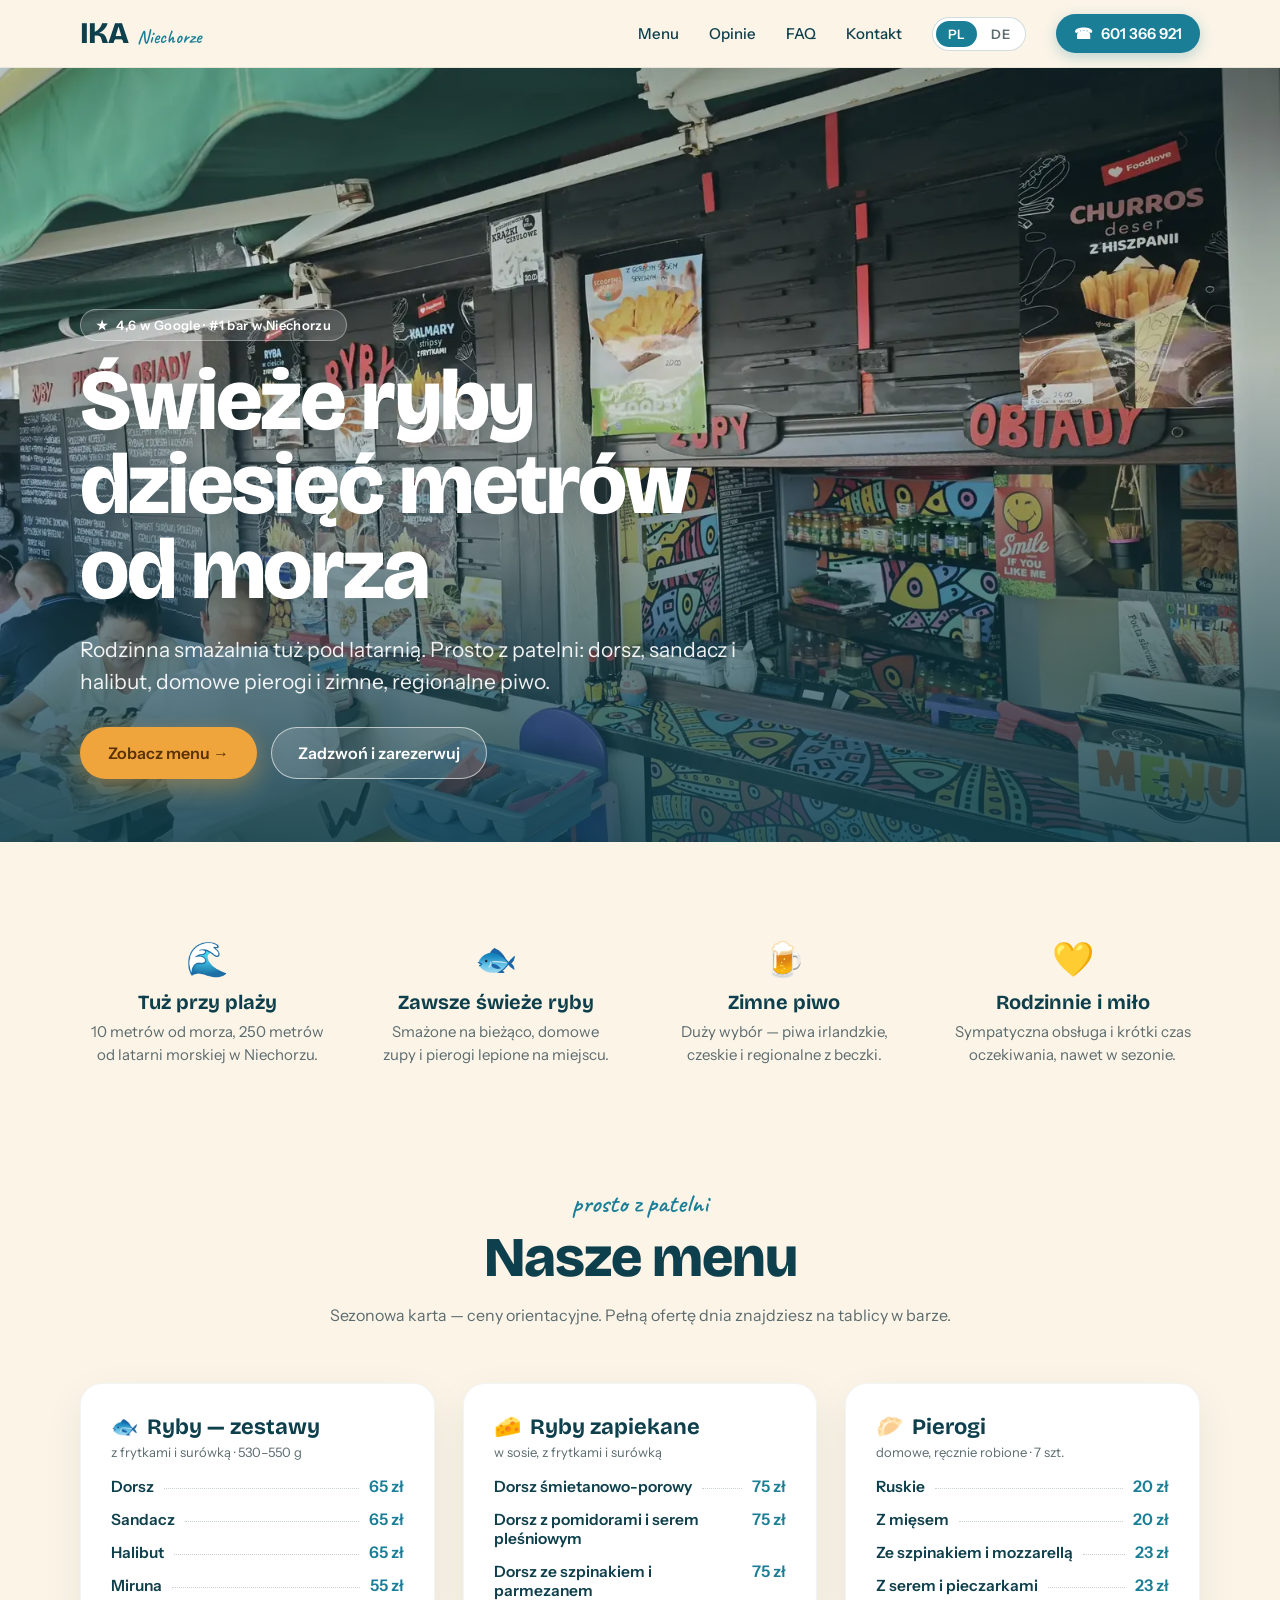
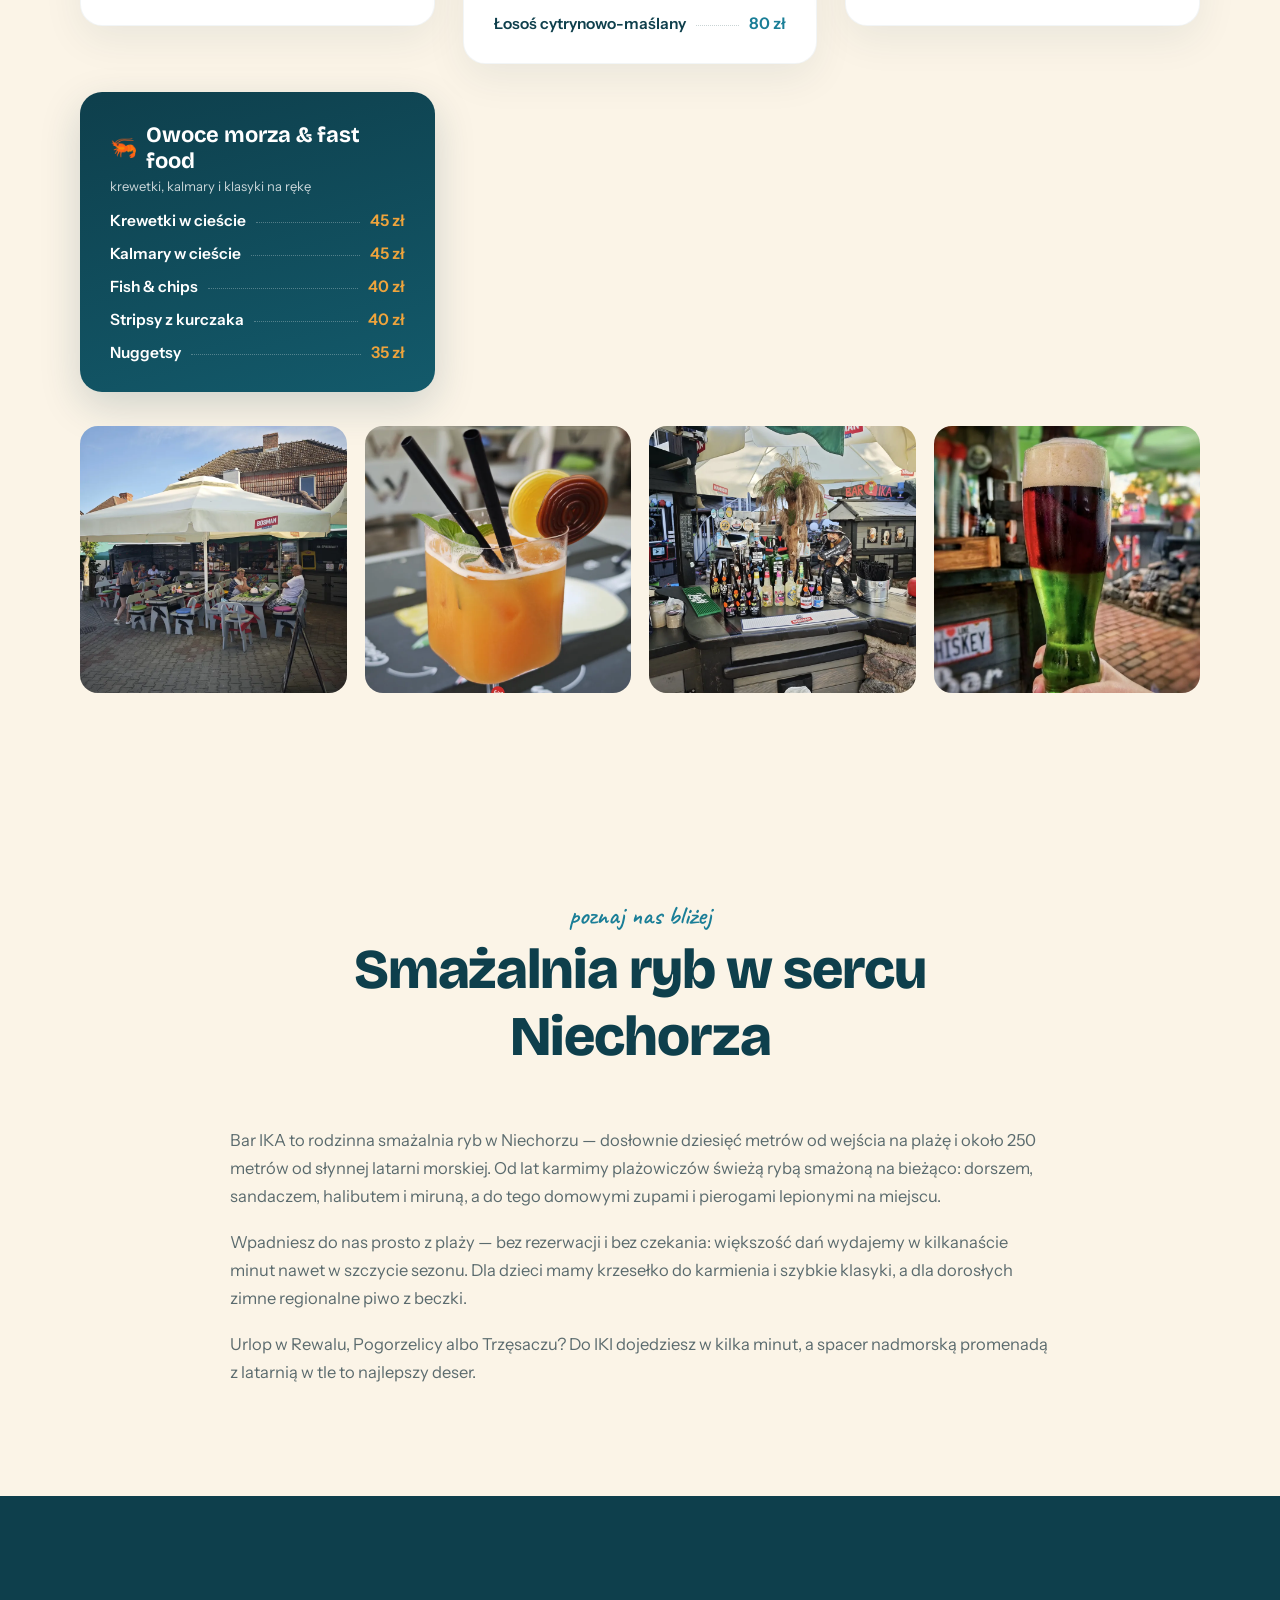
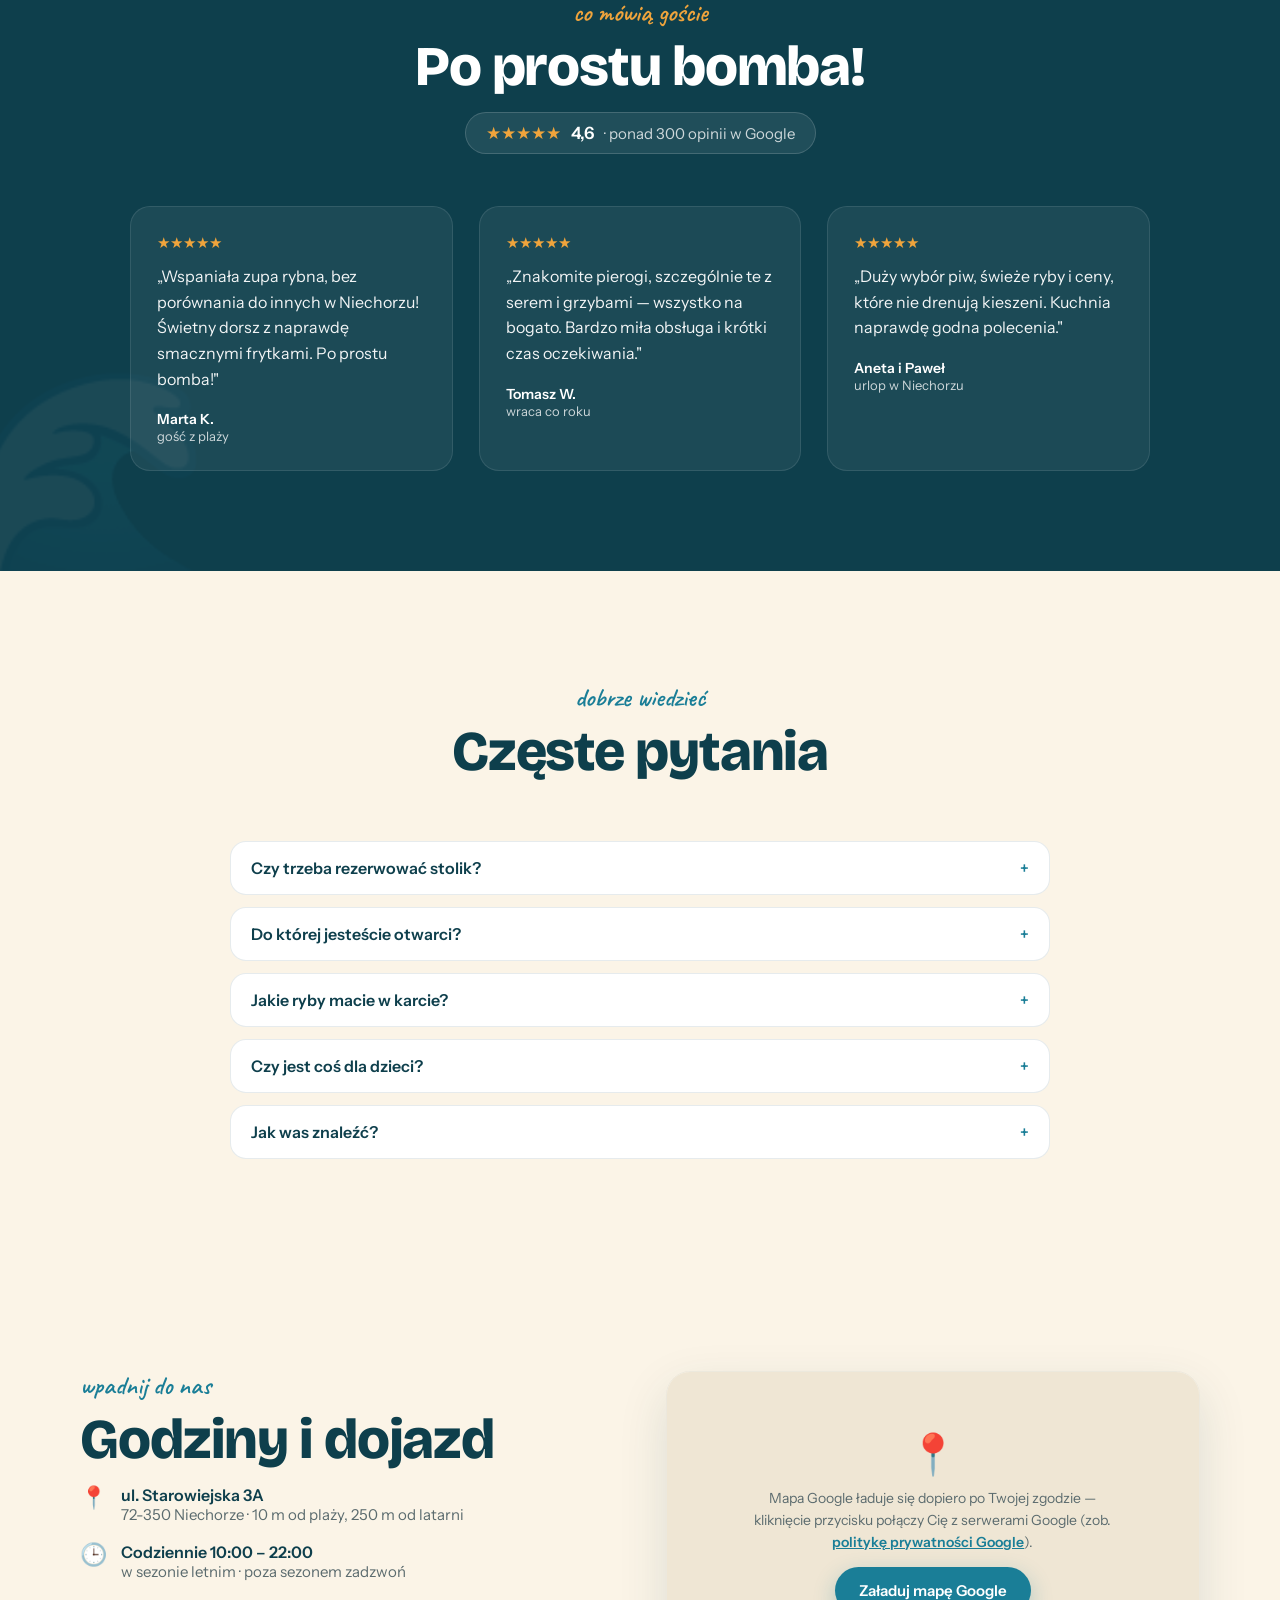
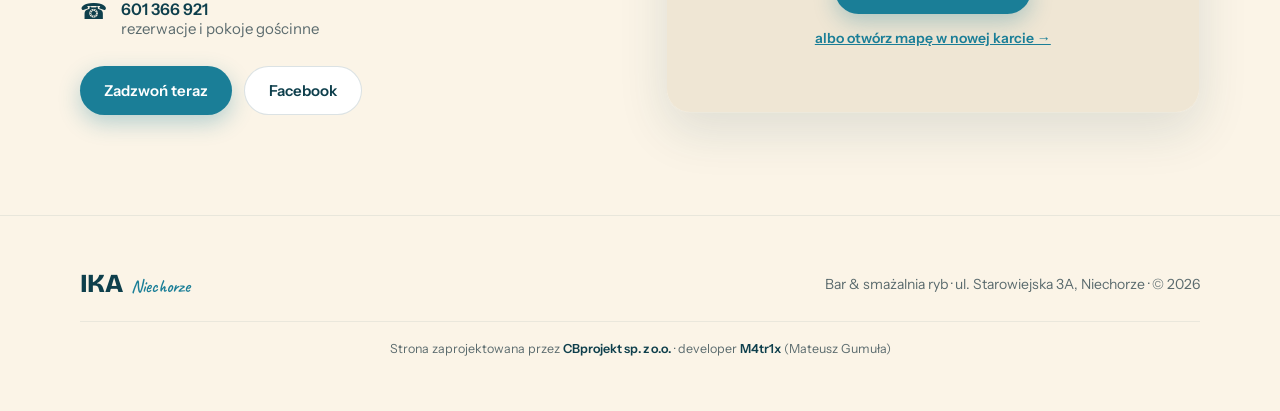
==== commit e37a1ee8: "Galeria: czwarte zdjecie (kolorowe piwo warstwowe) + alt PL/DE + wpis w sitemap" ====
--- a/index.html
+++ b/index.html
@@ -271,6 +271,7 @@
         <img src="assets/img/galeria-1.webp" alt="Taras Baru IKA z parasolami i miejscami na zewnątrz" data-i18n-alt="g1.alt" loading="lazy" width="900" height="900" class="gallery__img">
         <img src="assets/img/galeria-2.webp" alt="Mrożony drink owocowy podany w Barze IKA" data-i18n-alt="g2.alt" loading="lazy" width="900" height="900" class="gallery__img">
         <img src="assets/img/galeria-3.webp" alt="Bar z wyborem regionalnego i lanego piwa" data-i18n-alt="g3.alt" loading="lazy" width="900" height="900" class="gallery__img">
+        <img src="assets/img/galeria-4.webp" alt="Kolorowe piwo warstwowe serwowane w Barze IKA" data-i18n-alt="g4.alt" loading="lazy" width="900" height="900" class="gallery__img">
       </div>
     </div>
   </section>
